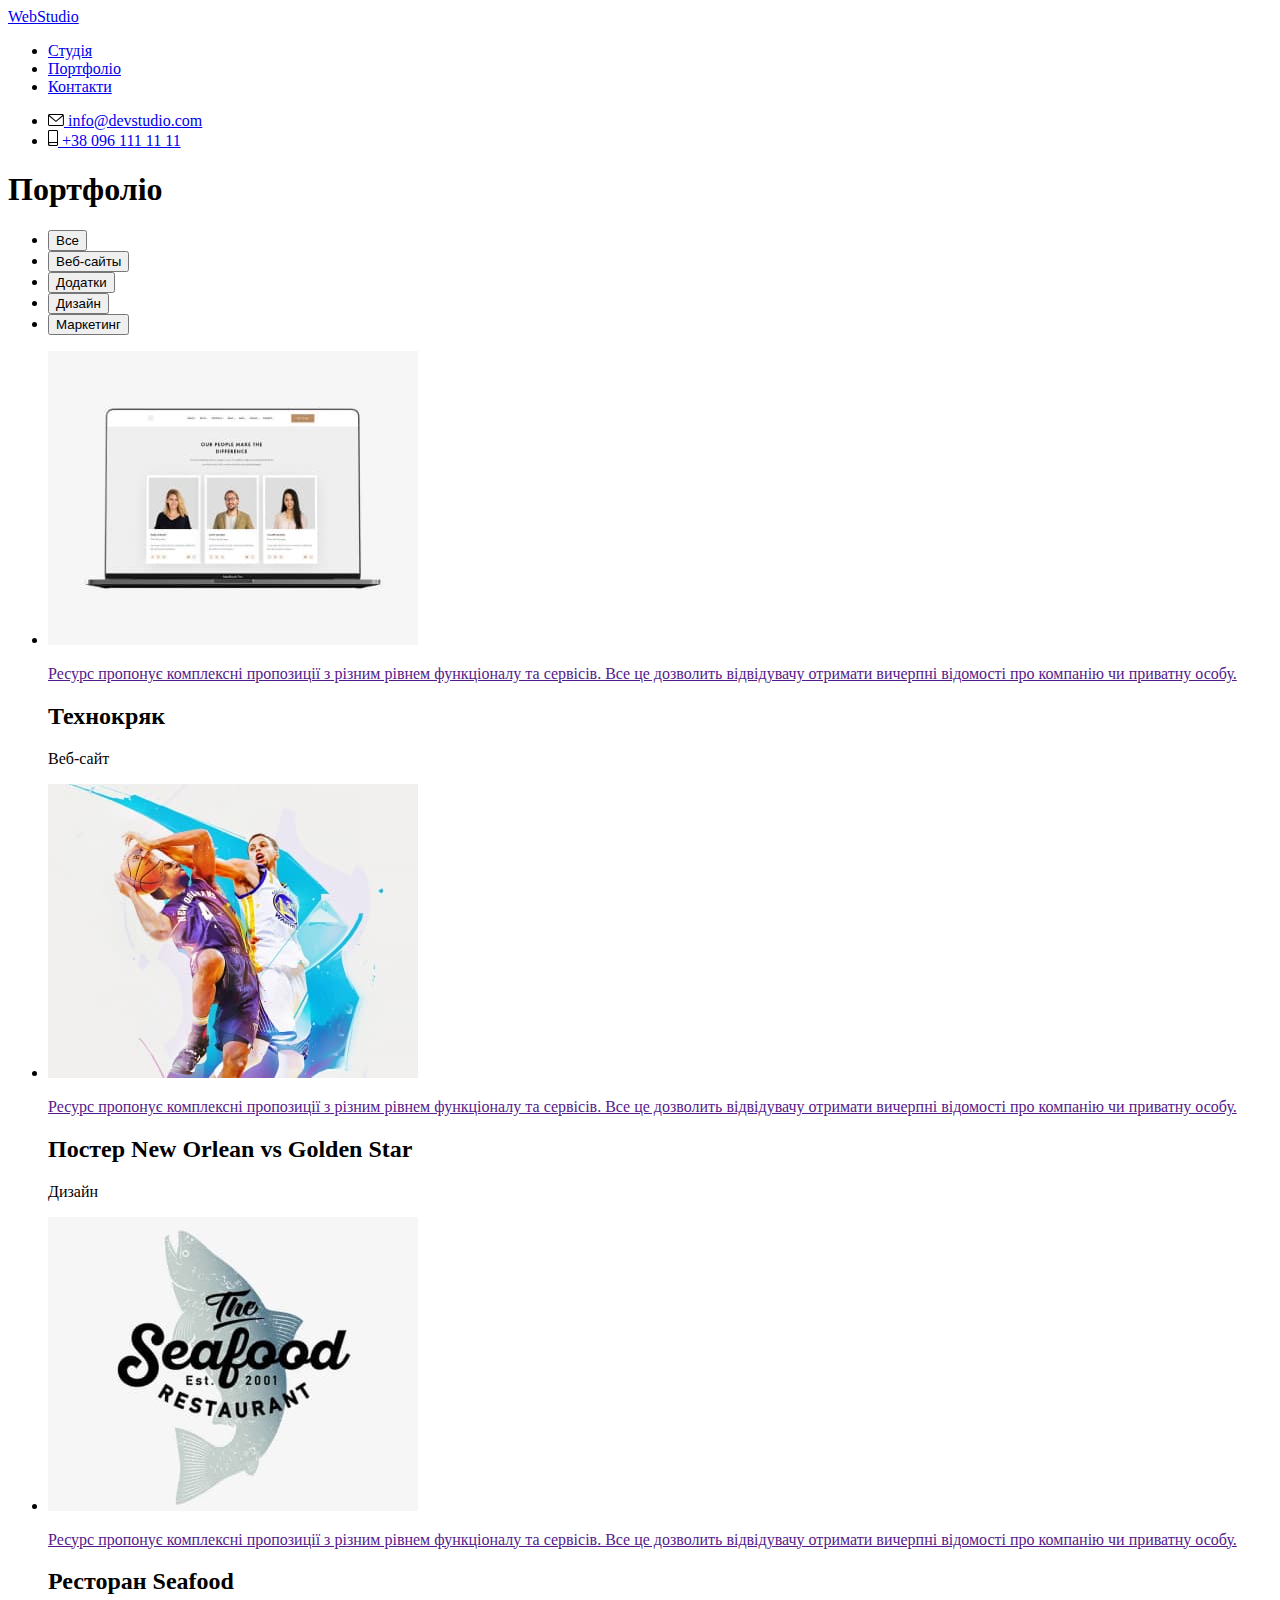
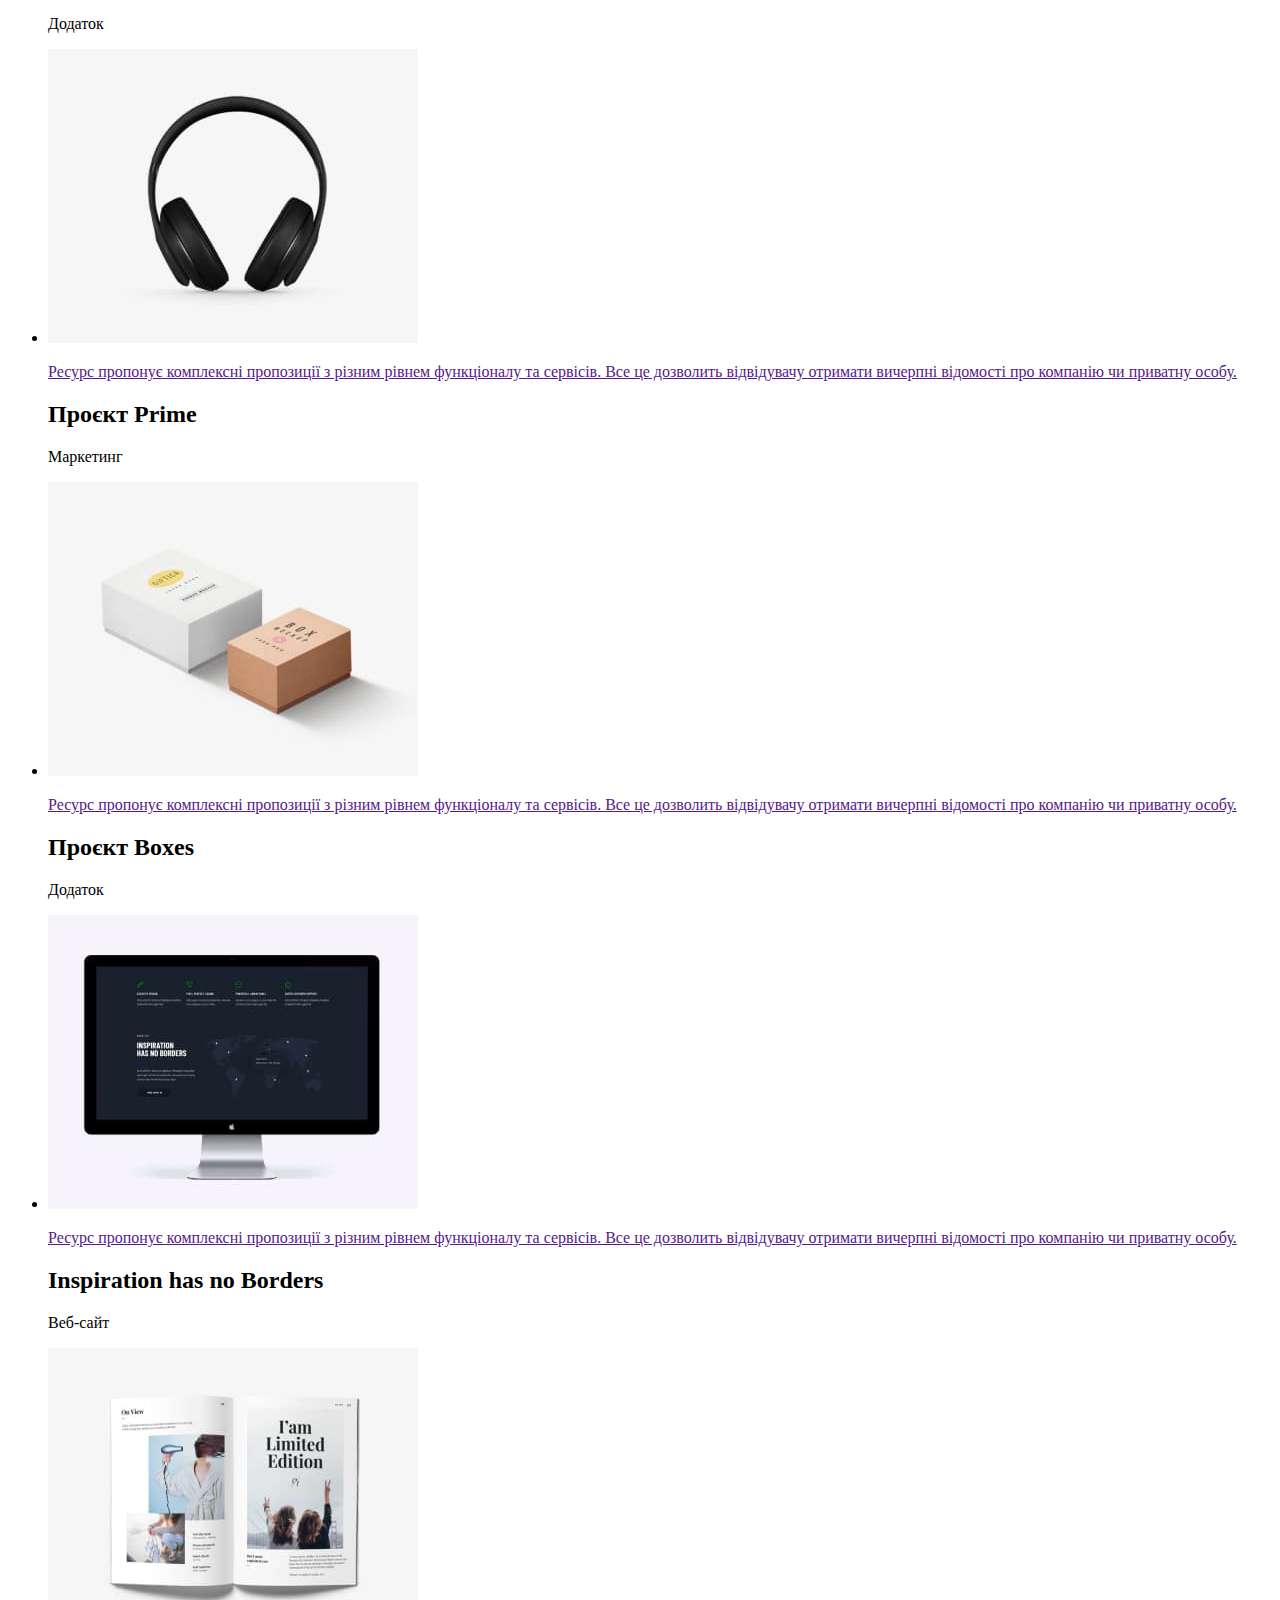
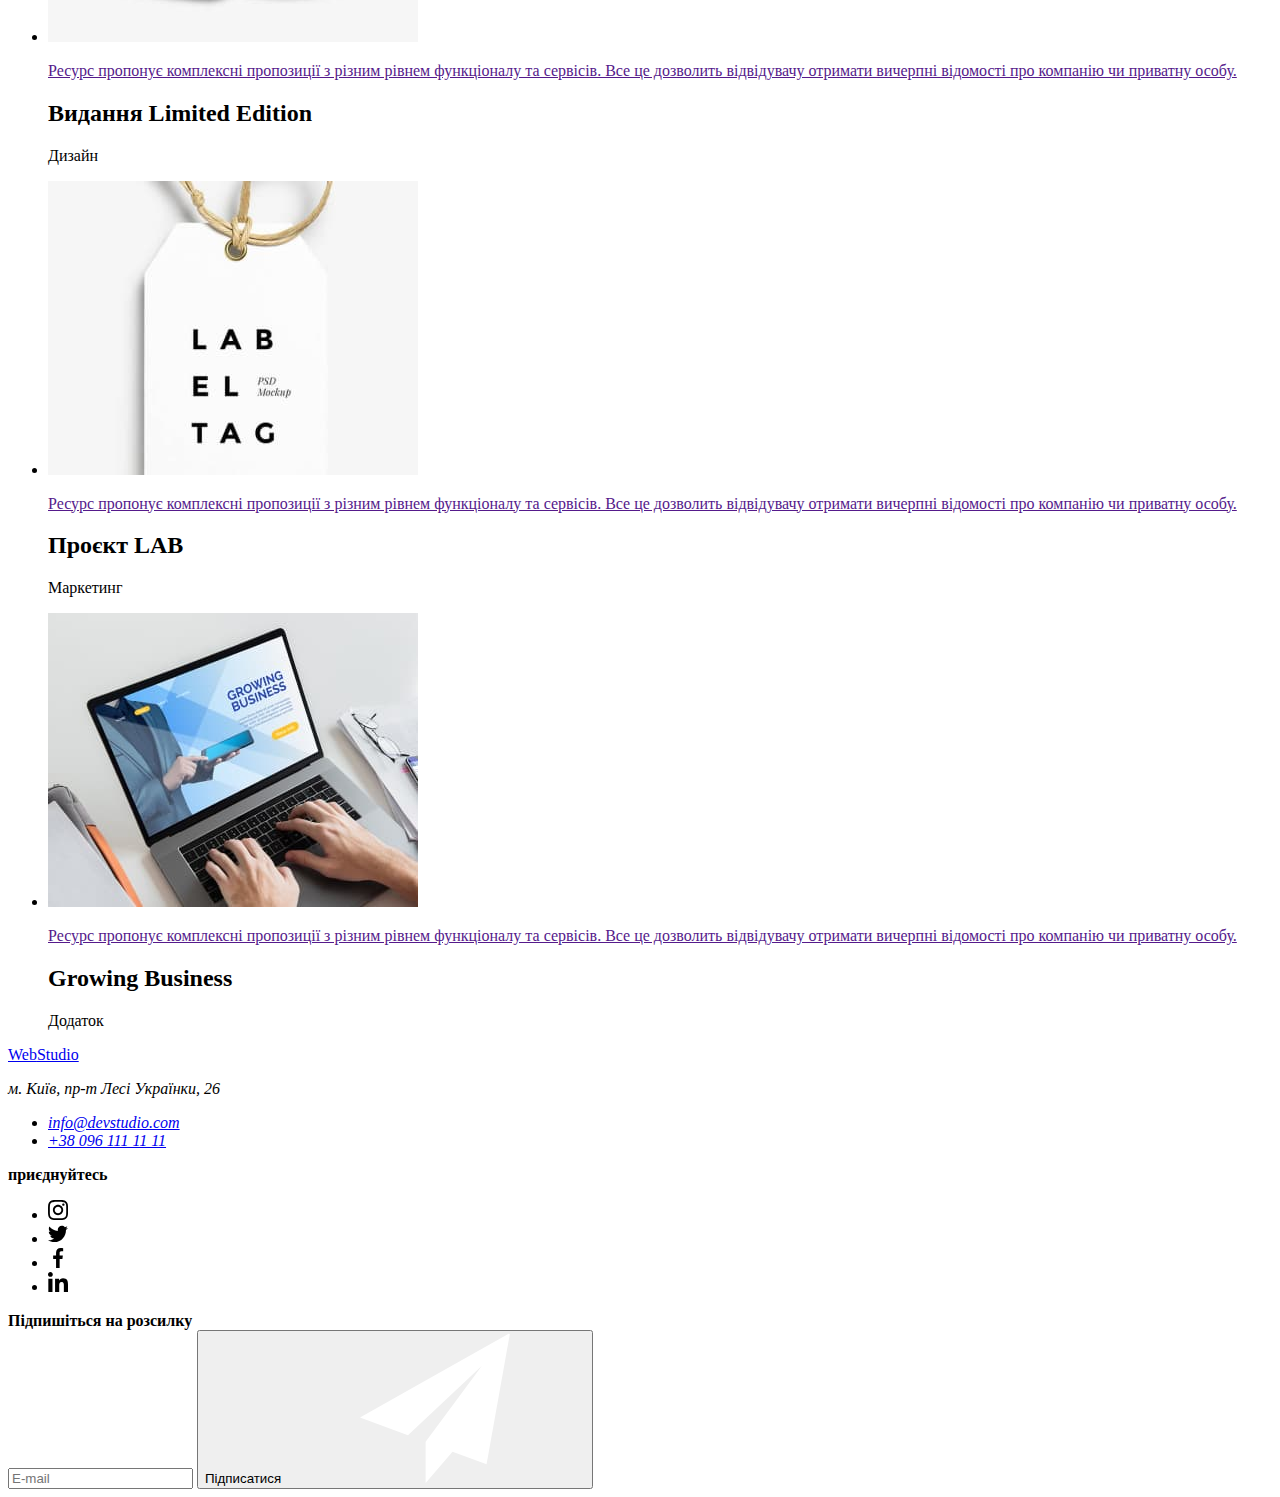
==== portfolio.html @ 5d49fe6c "Подключены стили main.scss" ====
<!DOCTYPE html>
<html lang="uk">
  <head>
    <meta charset="UTF-8" />
    <meta http-equiv="X-UA-Compatible" content="IE=edge" />
    <meta name="viewport" content="width=device-width, initial-scale=1.0" />
    <title lang="uk">Портфоліо</title>
    <link
      href="https://fonts.googleapis.com/css2?family=Raleway:wght@700&family=Roboto:wght@400;500;700;900&display=swap"
      rel="stylesheet"
    />
    <link
      rel="stylesheet"
      href="https://cdnjs.cloudflare.com/ajax/libs/modern-normalize/1.1.0/modern-normalize.min.css"
      integrity="sha512-wpPYUAdjBVSE4KJnH1VR1HeZfpl1ub8YT/NKx4PuQ5NmX2tKuGu6U/JRp5y+Y8XG2tV+wKQpNHVUX03MfMFn9Q=="
      crossorigin="anonymous"
      referrerpolicy="no-referrer"
    />
    <link rel="stylesheet" href="./scss/main.scss" />
  </head>
  <body>
    <header class="header">
      <div class="header__wrap">
        <nav class="nav">
          <a href="./index.html" class="logo"><span class="logo__accent">Web</span>Studio</a>
          <ul class="nav__list">
            <li class="nav__item"><a class="nav__link" href="./index.html">Студія</a></li>
            <li class="nav__item"><a class="nav__link nav__link--current" href="./portfolio.html">Портфоліо</a></li>
            <li class="nav__item"><a class="nav__link" href="#Contacts">Контакти</a></li>
          </ul>
        </nav>
        <ul class="site-cont">
          <li class="site-cont__item">
            <a class="site-cont__link" href="mailto:info@devstudio.com">
              <svg class="site-cont__icon" width="16" height="12">
                <use href="./images/icons.svg/sprite.svg#icon-mail"></use>
              </svg>
              info@devstudio.com
            </a>
          </li>
          <li class="site-cont__item">
            <a class="site-cont__link" href="tel:+380961111111">
              <svg class="site-cont__icon" width="10" height="16">
                <use href="./images/icons.svg/sprite.svg#icon-phone"></use>
              </svg>
              +38 096 111 11 11
            </a>
          </li>
        </ul>
      </div>
    </header>
    <main>
      <section class="portfolio section">
        <h1 class="visually-hidden" aria-hidden="true" tabindex="-1">Портфоліо</h1>
        <nav class="nav">
          <ul class="filter">
            <li class="filter__item"><button class="filter__button" type="button">Все</button></li>
            <li class="filter__item"><button class="filter__button" type="button">Веб-сайты</button></li>
            <li class="filter__item"><button class="filter__button" type="button">Додатки</button></li>
            <li class="filter__item"><button class="filter__button" type="button">Дизайн</button></li>
            <li class="filter__item"><button class="filter__button" type="button">Маркетинг</button></li>
          </ul>
        </nav>
        <div class="container">
          <ul class="card-set">
            <li class="card-set__item">
              <a href="" class="card-set__link">
                <article class="card">
                  <div class="card__thumb">
                    <img class="card__img" src="./images/img5.jpg" width="370" height="294" alt="Веб-сайт" />
                    <div class="card__overlay">
                      <div class="card__absolute">
                        <p class="card__overlay-text">
                          Ресурс пропонує комплексні пропозиції з різним рівнем функціоналу та сервісів. Все це дозволить відвідувачу отримати вичерпні відомості про компанію чи приватну особу.
                        </p>
                      </div>
                    </div>
                  </div>
                </article>
              </a>
              <div class="product">
                <h2 class="product__heading">Технокряк</h2>
                <p class="product__text">Веб-сайт</p>
              </div>
            </li>
            <li class="card-set__item">
              <a href="" class="card-set__link">
                <article class="card">
                  <div class="card__thumb">
                    <img src="./images/img6.jpg" width="370" height="294" alt="Постер" />
                    
                    <div class="card__overlay">
                      <div class="card__absolute">
                        <p class="card__overlay-text">
                        Ресурс пропонує комплексні пропозиції з різним рівнем функціоналу та сервісів. Все це дозволить відвідувачу отримати вичерпні відомості про компанію чи приватну особу.
                        </p>
                      </div>
                    </div>
                </article>
              </a>
              <div class="product">
                <h2 class="product__heading">Постер New Orlean vs Golden Star</h2>
                <p class="product__text">Дизайн</p>
              </div>
            </li>
            <li class="card-set__item">
              <a href="" class="card-set__link">
                <article class="card">
                  <div class="card__thumb">
                    <img
                      src="./images/img7.jpg"
                      width="370"
                      height="294"
                      alt="Логотип ресторана Seafood"
                    />
                    <div class="card__overlay">
                      <div class="card__absolute">
                        <p class="card__overlay-text">
                        Ресурс пропонує комплексні пропозиції з різним рівнем функціоналу та сервісів. Все це дозволить відвідувачу отримати вичерпні відомості про компанію чи приватну особу.
                        </p>
                      </div>
                    </div>
                  </div>
                </article>
              </a>
              <div class="product">
                <h2 class="product__heading">Ресторан Seafood</h2>
                <p class="product__text">Додаток</p>
              </div>
            </li>
            <li class="card-set__item">
              <a href="" class="card-set__link">
                <article class="card">
                  <div class="card__thumb">
                    <img src="./images/img8.jpg" width="370" height="294" alt="Наушники" />
                    <div class="card__overlay">
                      <div class="card__absolute">
                        <p class="card__overlay-text">
                        Ресурс пропонує комплексні пропозиції з різним рівнем функціоналу та сервісів. Все це дозволить відвідувачу отримати вичерпні відомості про компанію чи приватну особу.
                        </p>
                      </div>
                    </div>
                </div>
              </article>
              </a>
              <div class="product">
                <h2 class="product__heading">Проєкт Prime</h2>
                <p class="product__text">Маркетинг</p>
              </div>
            </li>
            <li class="card-set__item">
              <a href="" class="card-set__link">
                <article class="card">
                    <div class="card__thumb">
                      <img src="./images/img9.jpg" width="370" height="294" alt="Упаковка боксы" />
                      <div class="card__overlay">
                       <div class="card__absolute">
                        <p class="card__overlay-text">
                            Ресурс пропонує комплексні пропозиції з різним рівнем функціоналу та сервісів. Все це дозволить відвідувачу отримати вичерпні відомості про компанію чи приватну особу.
                          </p>
                        </div>
                      </div>
                    </div>
                </article>
              </a>
              <div class="product">
                <h2 class="product__heading">Проєкт Boxes</h2>
                <p class="product__text">Додаток</p>
              </div>
            </li>
            <li class="card-set__item">
              <a href="" class="card-set__link">
                <article class="card">
                  <div class="card__thumb">
                    <img src="./images/img10.jpg" width="370" height="294" alt="Компьютер" />
                    <div class="card__overlay">
                      <div class="card__absolute">
                        <p class="card__overlay-text">
                         Ресурс пропонує комплексні пропозиції з різним рівнем функціоналу та сервісів. Все це дозволить відвідувачу отримати вичерпні відомості про компанію чи приватну особу.
                        </p>
                      </div>
                    </div>
                  </div>
                </article>
              </a>
              <div class="product">
                <h2 class="product__heading">Inspiration has no Borders</h2>
                <p class="product__text">Веб-сайт</p>
              </div>
            </li>
            <li class="card-set__item">
              <a href="" class="card-set__link">
                <article class="card">
                  <div class="card__thumb">
                    <img src="./images/img11.jpg" width="370" height="294" alt="Журнал" />
                    <div class="card__overlay">
                      <div class="card__absolute">
                        <p class="card__overlay-text">
                          Ресурс пропонує комплексні пропозиції з різним рівнем функціоналу та сервісів. Все це дозволить відвідувачу отримати вичерпні відомості про компанію чи приватну особу.
                      </div>
                    </div>
                  </div>
                </article>
              </a>
              <div class="product">
                <h2 class="product__heading">Видання Limited Edition</h2>
                <p class="product__text">Дизайн</p>
              </div>
            </li>
            <li class="card-set__item">
              <a href="" class="card-set__link">
                <article class="card">
                  <div class="card__thumb">
                    <img src="./images/img12.jpg" width="370" height="294" alt="Лейбл" />
                    <div class="card__overlay">
                      <div class="card__absolute">
                        <p class="card__overlay-text">
                          Ресурс пропонує комплексні пропозиції з різним рівнем функціоналу та сервісів. Все це дозволить відвідувачу отримати вичерпні відомості про компанію чи приватну особу.
                        </p>
                      </div>
                    </div>
                  </div>
                </article>
              </a>
              <div class="product">
                <h2 class="product__heading">Проєкт LAB</h2>
                <p class="product__text">Маркетинг</p>
              </div>
            </li>
            <li class="card-set__item">
              <a href="" class="card-set__link">
                <article class="card">
                  <div class="card__thumb">
                    <img src="./images/img13.jpg" width="370" height="294" alt="Ноутбук" />
                    <div class="card__overlay">
                      <div class="card__absolute">
                        <p class="card__overlay-text">
                          Ресурс пропонує комплексні пропозиції з різним рівнем функціоналу та сервісів. Все це дозволить відвідувачу отримати вичерпні відомості про компанію чи приватну особу.
                        </p>
                      </div>
                    </div>
                  </div>
                </article>
              </a>
              <div class="productt">
                <h2 class="product__heading">Growing Business</h2>
                <p class="product__text">Додаток</p>
              </div>
            </li>
          </ul>
        </div>
      </section>
    </main>

    <footer class="footer">
      <div class="footer__wrap">
        <div class="footer__cont">
          <a class="logo logo--footer" href="./index.html"><span class="logo__accent">Web</span>Studio</a>
          <address class="footer__address">
            <p class="footer__text">м. Київ, пр-т Лесі Українки, 26</p>
            <ul class="footer__list">
              <li class="footer__item">
                <a class="footer__link" href="mailto:info@devstudio.com">info@devstudio.com</a>
              </li>
              <li class="footer__item">
                <a class="footer__link" href="tel:+380961111111">+38 096 111 11 11</a>
              </li>
            </ul>
          </address>
        </div>
        <div class="cta">
          <strong class="cta__title">приєднуйтесь</strong>
          <ul class="person">
            <li class="person__item">
              <a class="person__link person__link--footer" href="#">
                <svg width="20" height="20" aria-label="Перейти в Instagram">
                  <use href="./images/icons.svg/sprite.svg#icon-instagram2"></use>
                </svg>
              </a>
            </li>
            <li class="person__item">
              <a class="person__link person__link--footer" href="#">
                <svg width="20" height="20" aria-label="Перейти в Twitter">
                  <use href="./images/icons.svg/sprite.svg#icon-twitter1"></use>
                </svg>
              </a>
            </li>
            <li class="person__item">
              <a class="person__link person__link--footer" href="#">
                <svg width="20" height="20" aria-label="Перейти в Facebook">
                  <use href="./images/icons.svg/sprite.svg#icon-facebook3"></use>
                </svg>
              </a>
            </li>
            <li class="person__item">
              <a class="person__link person__link--footer" href="#">
                <svg width="20" height="20" aria-label="Перейти в Linkedin">
                  <use href="./images/icons.svg/sprite.svg#icon-linkedin1"></use>
                </svg>
              </a>
            </li>
          </ul>
        </div>
        <div class="subscribe">
          <strong class="subscribe__title cta__title">Підпишіться на розсилку</strong>
          <form class="footer-form">
            <label for="mail">
              <input
                class="subscribe__input subscribe__input--focus"
                type="email"
                name="mail"
                id="mail"
                placeholder="E-mail"
                required
              />
            </label>
            <button class="footer-btn" type="submit">
              Підписатися
              <svg class="footer-btn__icon">
                <use href="./images/icons.svg/sprite2.svg#icon-icon-send"></use>
              </svg>
            </button>
          </form>
        </div>
      </div>
    </footer>
    <script src="./js/modal.js"></script>
  </body>
</html>
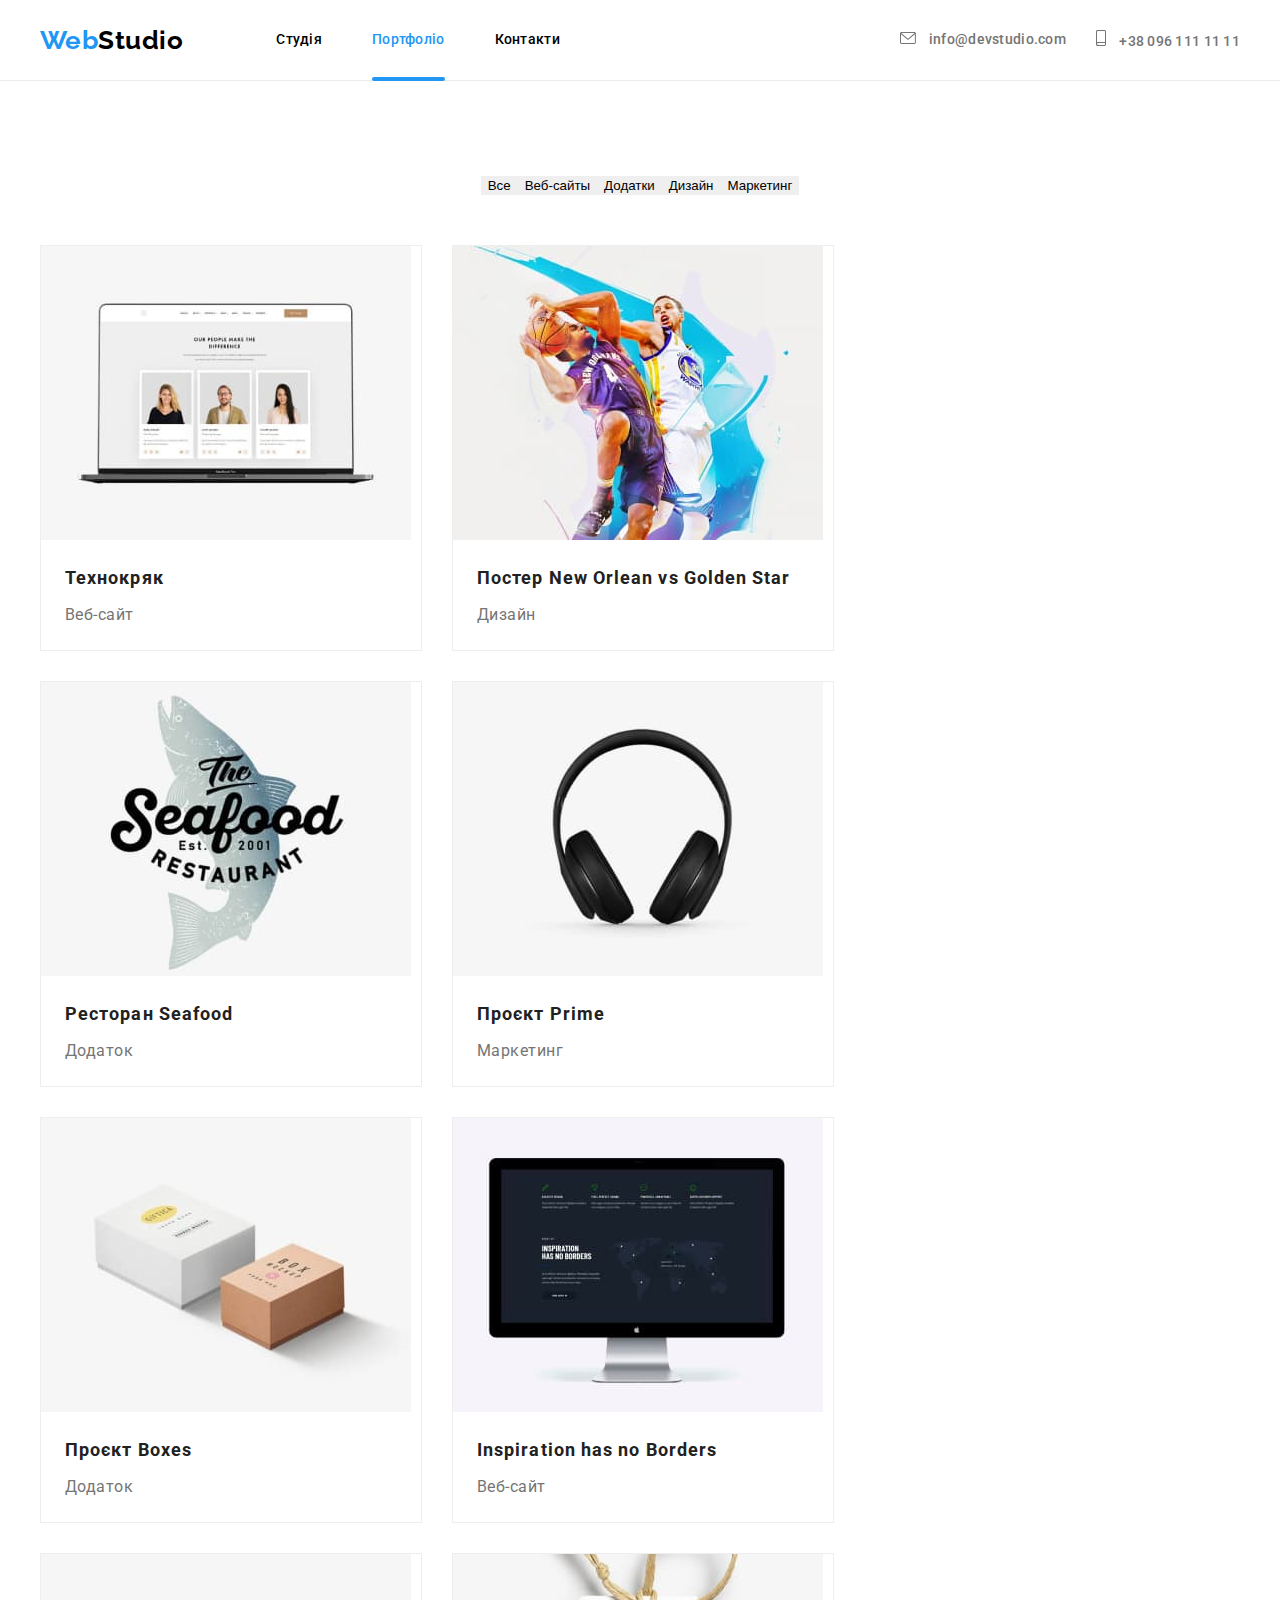
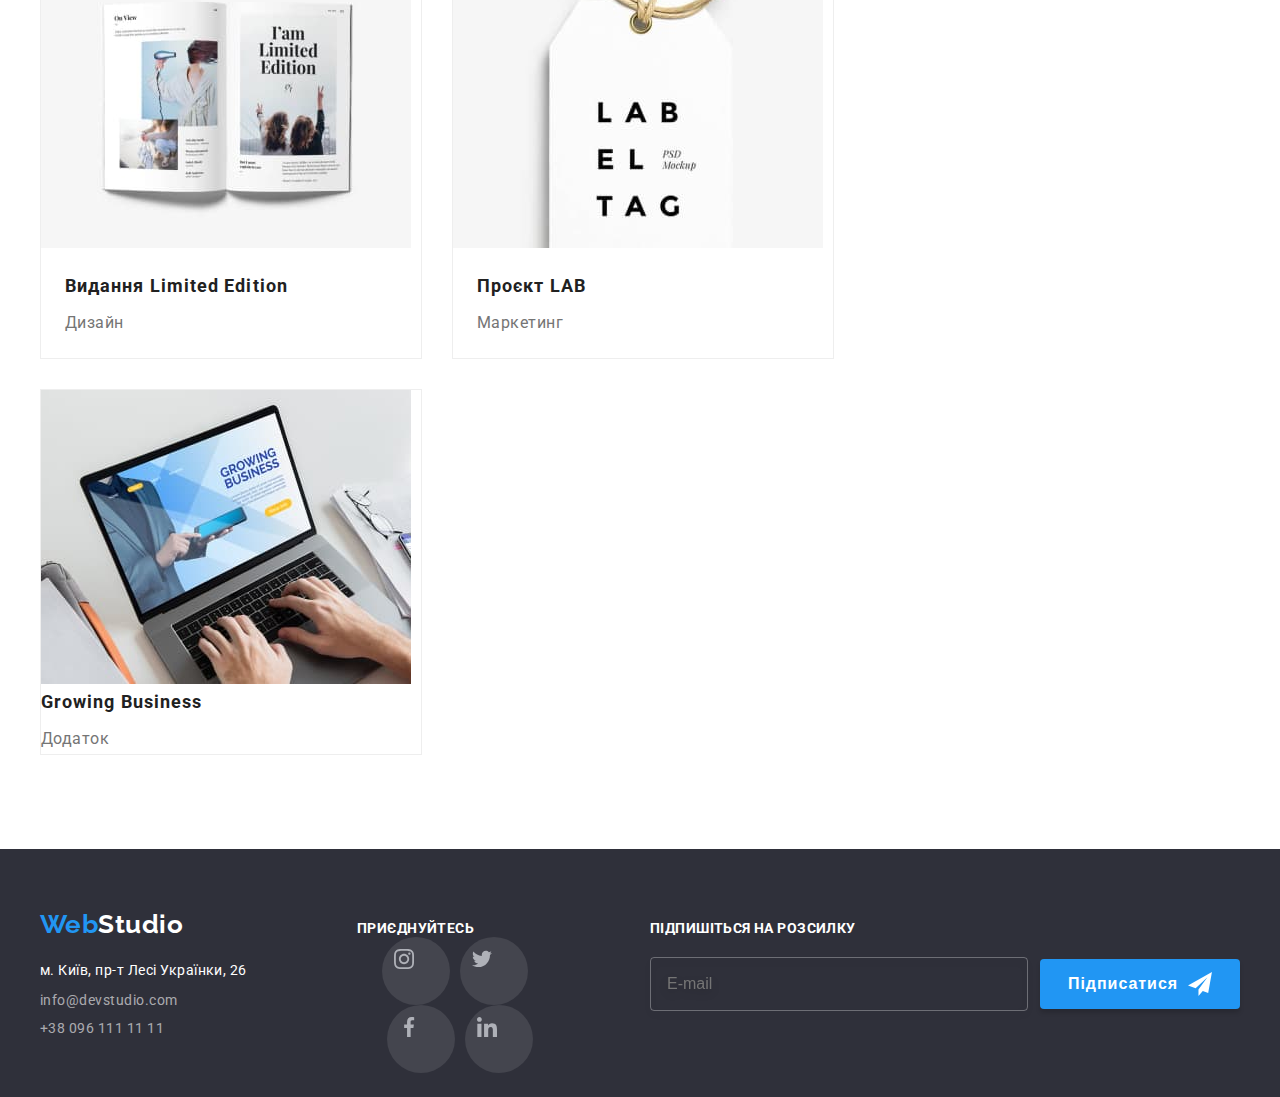
==== commit 50242b83: "Виконано рефакторинг CSS-коду проекту, використовуючи препроцесор SASS." ====
--- a/portfolio.html
+++ b/portfolio.html
@@ -16,7 +16,7 @@
       crossorigin="anonymous"
       referrerpolicy="no-referrer"
     />
-    <link rel="stylesheet" href="./scss/main.scss" />
+    <link rel="stylesheet" href="./css/main.min.css"/>
   </head>
   <body>
     <header class="header">
--- a/css/main.min.css
+++ b/css/main.min.css
@@ -0,0 +1 @@
+:root{--primary-text-color: #757575;--title-text-color: #212121;--accent-text-color: #2196f3;--icon-cont-color: rgba(117, 117, 117, 1);--primary-bg-color: #ffffff;--primary-hero-color: #c4c4c4;--hero-bg-color: #2f303a;--team-bg-color: #f5f4fa;--btn-bg-color: #f5f4fa;--footer-link-color: rgba(255, 255, 255, 0.6);--btn-hover-color: #188ce8;--text-logo-color: rgba(0, 0, 0, 1);--text-shadow-color: 0px 4px 4px rgba(0, 0, 0, 0.25);--social-icon-color: #afb1b8;--cubic-bezier: cubic-bezier(0.4, 0, 0.2, 1);--card-set-gap: 30px;--border-cont-icon: rgba(0, 0, 0, 1);--border-header-color: #ececec}body{background-color:var(--primary-bg-color);font-family:Roboto,sans-serif;font-size:16px;letter-spacing:.03em;margin:0}ul{padding:0;margin:0;list-style:none;letter-spacing:inherit}p,h1,h2,h3,h4,h5,h6,p{margin:0}img{display:block;max-width:100%;height:auto}button{cursor:pointer;border:1px solid rgba(0,0,0,0)}a{text-decoration:none;color:inherit}.current{color:var(--accent-text-color)}.visually-hidden{position:absolute;white-space:nowrap;width:1px;height:1px;overflow:hidden;border:0;padding:0;clip:rect(0 0 0 0);-webkit-clip-path:inset(50%);clip-path:inset(50%);margin:-1px}.container{max-width:1200px;width:100%;padding:0px 15px;margin:0 auto}.section{padding-top:94px;padding-bottom:94px}.section__title{font-weight:700;font-size:36px;line-height:1.16;text-align:center;letter-spacing:.03em;margin-top:0;margin-bottom:50px;color:var(--title-text-color)}.header{border-bottom:1px solid var(--border-header-color)}.header__wrap{display:flex;align-items:center;margin:0 auto;max-width:1200px;width:100%;padding:0px 15px}.logo{display:block;max-width:145px;width:100%;font-family:"Raleway";font-weight:700;font-size:26px;line-height:1.19;color:var(--text-logo-color);text-decoration:none}.logo__accent{color:var(--accent-text-color)}.nav,.nav-filter{display:flex;align-items:center;justify-content:center}.nav__list{display:flex;align-items:center;margin-left:93px}.nav__item{position:relative}.nav__item:not(:last-child){margin-right:50px}.nav__link,.site-cont__link{font-weight:500;font-size:14px;line-height:1.14;letter-spacing:.02em;text-decoration:none;transition:color 250ms var(--cubic-bezier)}.nav__link{display:inline-block;padding-top:32px;padding-bottom:32px}.nav__link:hover,.nav__link:focus{color:var(--accent-text-color);transition:color 250ms var(--cubic-bezier)}.nav__link--current{color:var(--accent-text-color)}.nav__link--current::after{position:absolute;left:0;bottom:-1px;display:block;content:"";width:100%;height:4px;background-color:var(--accent-text-color);border-radius:2px}.site-cont{display:flex;align-items:center;justify-content:center;margin-left:auto}.site-cont__item{margin-left:30px}.site-cont__item:first-child{margin-left:0px}.site-cont__link{display:inline-block;padding-top:16px;padding-bottom:16px;color:var(--primary-text-color)}.site-cont__icon{display:inline-block;fill:currentColor;border:var(--border-cont-icon);margin-right:10px;transition:fill 250ms var(--cubic-bezier)}.site-cont__link:hover,.site-cont__link:focus,.site-cont__link:active{color:var(--accent-text-color);transition:color 250ms var(--cubic-bezier)}.hero{display:block;width:100%;padding:200px 15px;background-color:var(--primary-hero-color);background-image:linear-gradient(to right, rgba(47, 48, 58, 0.4), rgba(47, 48, 58, 0.4)),url(../images/Img14.jpg);background-repeat:no-repeat;background-position:center;background-size:cover;box-shadow:var(--text-shadow-color);text-align:center}.hero__title{max-width:696px;margin:0 auto 50px;color:var(--primary-bg-color);font-weight:900;font-size:44px;line-height:1.36;letter-spacing:.06em;text-align:center;text-transform:uppercase}.hero__btn{display:inline-block;min-width:216px;min-height:50px;padding:10px 32px;border:1px solid rgba(0,0,0,0);border-radius:4px;color:var(--primary-bg-color);background-color:var(--accent-text-color);font-family:inherit;font-weight:700;line-height:1.88;letter-spacing:.06em;align-items:center;text-align:center;cursor:pointer;transition:background-color 250ms var(--cubic-bezier)}.hero__btn:hover,.hero__btn:focus{background-color:var(--btn-hover-color)}.feature__cardset,.team__list{display:flex;flex-wrap:wrap}.feature__card,.team__item{width:calc((100% - 90px)/4);margin-right:30px;align-items:center}.feature__card:nth-child(4n),.team__item:nth-child(4n){margin-right:0}.feature__wrapper{display:flex;align-items:center;justify-content:center;width:270px;height:120px;background:var(--btn-bg-color);background-position:center;border-radius:4px;margin-bottom:30px}.feature__icon{width:70px;height:70px}.feature__title{margin-top:0;margin-bottom:10px;color:var(--title-text-color);font-weight:700;font-size:14px;line-height:1.14;text-transform:uppercase}.feature__text{margin-top:0;margin-bottom:0;color:var(--primary-text-color);font-size:14px;font-weight:400;line-height:1.71;letter-spacing:.03em}.work{padding-top:0;padding-bottom:94px}.work__title{margin-bottom:50px;font-weight:700;font-size:36px;line-height:1.16;text-align:center;color:var(--title-text-color)}.shadow{text-shadow:var(--text-shadow-color)}.work__setbox{display:flex;flex-wrap:wrap}.work__box{position:relative;width:calc((100% - 60px)/3);margin-right:30px;align-items:center;box-shadow:var(--text-shadow-color)}.work__box:nth-child(3n){margin-right:0}.work__text{position:absolute;display:block;width:100%;padding:27px 82px;margin:0;bottom:0;font-weight:700;font-size:14px;line-height:1.14;color:var(--primary-bg-color);background-color:rgba(47,48,58,.8);text-transform:uppercase;text-align:center}.team{background-color:var(--team-bg-color)}.team__list{display:flex;flex-wrap:wrap}.team__item{background-color:var(--primary-bg-color);box-shadow:0px 1px 3px rgba(0,0,0,.12),0px 1px 1px rgba(0,0,0,.14),0px 2px 1px rgba(0,0,0,.2);border-radius:0px 0px 4px 4px}.team__card-text{text-align:center;padding:30px 0}.team__subtitle{margin-bottom:10px;color:var(--title-text-color);font-weight:500;line-height:1.19;text-align:center}.team__text{color:var(--primary-text-color);font-weight:400;line-height:1.19;text-align:center;margin-bottom:16px}.person{display:flex;flex-wrap:wrap;justify-content:center;max-width:206px;max-height:44px;margin-left:auto;margin-right:auto}.person__item:not(:last-child){margin-right:10px}.person__link{display:block;width:44px;height:44px;border-radius:50%;border:inherit;padding:12px;color:var(--social-icon-color);fill:var(--social-icon-color);background:rgba(255,255,255,.1);transition-property:fill background-color;transition-duration:250ms;transition-timing-function:var(--cubic-bezier)}.person__icon{width:20px;height:20px;fill:currentColor}.person__link:hover,.person__link:focus{color:var(--primary-bg-color);background-color:var(--accent-text-color)}.company__list{display:flex;justify-content:space-between}.company__item{display:flex;align-items:center;justify-content:center;margin-left:30px}.company__item:nth-child(1){margin-left:0px}.company__link{display:flex;align-items:center;justify-content:center;width:170px;height:92px;fill:var(--social-icon-color);border:1px solid var(--social-icon-color);border-radius:4px;transition-property:fill border;transition-duration:250ms;transition-timing-function:var(--cubic-bezier)}.company__link:hover,.company__link:focus{fill:var(--accent-text-color);border:1px solid var(--accent-text-color);color:var(--accent-text-color)}.footer{background-color:var(--hero-bg-color);padding-top:60px;padding-bottom:60px}.footer__wrap{display:flex;align-items:baseline;margin:0 auto;max-width:1200px;width:100%;padding:0px 15px}.footer__cont{margin-right:86px}.logo--footer,.footer__text{color:var(--primary-bg-color)}.footer__logo{max-width:145px;width:100%}.footer__address{width:231px}.footer__text{margin-top:20px;line-height:1.5}.footer__item{margin-top:9px}.footer__text,.footer__link{font-style:normal;font-size:14px}.footer__link{color:rgba(255,255,255,.6)}.footer__list{margin:0 auto;padding-left:0}.cta{margin-right:auto}.cta__title{width:100%;font-weight:700;font-size:14px;line-height:1.14;letter-spacing:.03em;text-transform:uppercase;color:var(--primary-bg-color)}.person__item--footer{margin-top:20px}.person__link--footer{background:rgba(255,255,255,.1)}.person__link--footer:hover,.person__link--footer:focus{background-color:var(--accent-text-color);fill:var(--primary-bg-color);cursor:pointer}.subscribe{margin-left:auto}.footer-form{display:flex;align-items:center}.subscribe__input{display:flex;align-items:center;width:358px;height:50px;font-weight:400;font-size:16px;line-height:1.25;color:rgba(255,255,255,.6);background-color:rgba(0,0,0,0);border:1px solid rgba(255,255,255,.3);filter:drop-shadow(0px 4px 4px rgba(0, 0, 0, 0.15));border-radius:4px;margin-top:20px;padding-left:16px}.subscribe__input--focus{border:1px solid rgba(255,255,255,.3);outline:none}.footer-btn{display:flex;justify-content:center;align-items:center;font-weight:700;font-size:16px;line-height:1.88;letter-spacing:.06em;width:200px;height:50px;margin-left:12px;margin-top:20px;box-shadow:0px 4px 4px rgba(0,0,0,.15);border:none;border-radius:4px;background-color:var(--accent-text-color);color:var(--primary-bg-color);padding:10px 28px;transition-property:color background-color box-shadow;transition-duration:250ms;transition-timing-function:var(--cubic-bezier)}.footer-btn:hover,.footer-btn:focus{background:var(--btn-hover-color);cursor:pointer}.footer-btn__icon{display:inline-block;width:24px;height:24px;margin-left:10px;fill:var(--primary-bg-color)}.portfolio{background-color:var(--primary-bg-color)}.nav-filter{display:flex;justify-content:center}.filter{display:flex;justify-content:center;width:100%;margin:0;padding:0;margin-bottom:50px}.filter>.item{margin-right:8px}.filter>.item:nth-child(5n){margin-right:0}.filter .button:hover,.filter .button:focus{color:var(--primary-bg-color);background-color:var(--accent-text-color);box-shadow:0px 4px 4px 0px rgba(0,0,0,.25)}.button{display:inline-block;padding:6px 22px;background-color:var(--btn-bg-color);color:var(--title-text-color);border:1px solid #eee;border-radius:4px;font-family:Roboto,sans-serif;font-style:inherit;font-size:16px;font-weight:500;line-height:1.62;text-align:center;cursor:pointer;transition:background-color 250ms cubic-bezier(0.4, 0, 0.2, 1),color 250ms cubic-bezier(0.4, 0, 0.2, 1),box-shadow 250ms cubic-bezier(0.4, 0, 0.2, 1)}.card-set{padding:0;margin:0;list-style:none;display:flex;flex-wrap:wrap;margin-left:calc(-1*var(--card-set-gap));margin-top:calc(-1*var(--card-set-gap))}.card-set .card-set__item{flex-basis:calc(33.3333333333% - var(--card-set-gap));border:1px solid #eee;background:#fff;transition:box-shadow 250ms cubic-bezier(0.4, 0, 0.2, 1);margin-left:var(--card-set-gap);margin-top:var(--card-set-gap)}.card-set__item{max-height:404px;border:1px solid #eee;background:#fff;transition:box-shadow 250ms cubic-bezier(0.4, 0, 0.2, 1)}.card-set__item:hover,.card-set__item:focus{box-shadow:0px 1px 1px rgba(0,0,0,.12),0px 4px 4px rgba(0,0,0,.06),1px 4px 6px rgba(0,0,0,.16)}.card__thumb{position:relative;overflow:hidden}.card__overlay{position:absolute;top:0;left:0;transform:translateY(100%);opacity:0;width:100%;height:100%;background-color:rgba(33,150,243,.9);transition:transform 250ms cubic-bezier(0.4, 0, 0.2, 1),opacity 250ms cubic-bezier(0.4, 0, 0.2, 1)}.card__absolute{position:absolute;display:flex;top:50%;left:50%;transform:translate(-50%, -50%)}.card__overlay-text{position:absolute;min-width:322px;min-height:168px;top:50%;left:50%;transform:translate(-50%, -50%);font-family:Roboto;font-weight:400;font-size:18px;line-height:1.56;color:var(--primary-bg-color)}.card-set__item:hover .card__overlay{opacity:1;transform:translateY(0)}.product{max-width:100%;padding:20px 24px}.product__heading{color:var(--title-text-color);font-weight:700;font-size:18px;line-height:2;letter-spacing:.06em}.product__text{margin-top:4px;color:var(--primary-text-color);line-height:1.88}.bacdrop{position:fixed;top:0;left:0;width:100%;height:100%;background-color:rgba(0,0,0,.2);opacity:1;transition:opacity 250ms cubic-bezier(0.4, 0, 0.2, 1)}.bacdrop.is-hidden{opacity:0;pointer-events:none}.backdrop.is-hidden .modal{transform:translate(-50%, -50%) scale(1.1)}.modal{position:absolute;top:50%;left:50%;transform:translate(-50%, -50%);min-height:581px;min-width:528px;border-radius:4px;background-color:var(--primary-bg-color);transform:translate(-50%, -50%) scale(1);transition:transform 250ms cubic-bezier(0.4, 0, 0.2, 1);padding:40px}.close-btn{position:absolute;top:8px;right:8px;transform:translate(-8%, -8%);display:flex;justify-content:center;align-items:center;width:30px;height:30px;border-radius:50%;border:1px solid rgba(0,0,0,.1);color:var(--text-logo-color);background-color:inherit;cursor:pointer;padding:0;margin:0;transition:color 250ms cubic-bezier(0.4, 0, 0.2, 1)}.close-btn:hover,.close-btn:focus{fill:var(--accent-text-color);color:var(--accent-text-color)}.close-icon{display:flex;width:18px;height:18px;fill:currentColor}.form{display:flex;flex-direction:column;align-items:center;width:448px;text-align:left;padding:0}.form-title{font-weight:700;font-size:20px;line-height:1.15;text-align:center;letter-spacing:.03em;color:var(--title-text-color);margin-bottom:12px}.role-group{width:100%;margin-bottom:20px;font-size:16px;line-height:1.125}.form-label{display:block;font-weight:400;font-size:12px;line-height:1.17;letter-spacing:.01em;color:var(--primary-text-color);margin-bottom:4px;padding:0}.form-field{position:relative;width:100%;margin-bottom:10px}.form-input{width:100%;min-height:40px;padding-left:42px;border:1px solid rgba(33,33,33,.2);border-radius:4px;color:var(--primary-text-color);outline:none;transition:border 250ms cubic-bezier(0.4, 0, 0.2, 1)}.form-input:focus-within,.form-input:hover,.form-input:focus{cursor:pointer;border:1px solid var(--accent-text-color)}.icon-input{position:absolute;align-items:center;left:12px;top:50%;transform:translateY(-50%);width:18px;height:18px;fill:currentColor;transition:fill 250ms cubic-bezier(0.4, 0, 0.2, 1)}.form-field:focus-within>.icon-input,.form-field:hover>.icon-input,.form-field:focus>.icon-input{cursor:pointer;fill:var(--accent-text-color)}.form-comment{display:block;resize:none;width:100%;min-height:120px;margin:0;padding:12px 16px;border:1px solid rgba(33,33,33,.2);border-radius:4px;color:rgba(117,117,117,.5);outline:none;transition:border 250ms cubic-bezier(0.4, 0, 0.2, 1)}.form-comment:focus-within,.form-comment:hover,.form-comment:focus{cursor:pointer;border:1px solid var(--accent-text-color)}.form-comment::-moz-placeholder{color:rgba(117,117,117,.5);font-weight:400;font-size:14px;line-height:1.14;letter-spacing:.01em}.form-comment:-ms-input-placeholder{color:rgba(117,117,117,.5);font-weight:400;font-size:14px;line-height:1.14;letter-spacing:.01em}.form-comment::placeholder{color:rgba(117,117,117,.5);font-weight:400;font-size:14px;line-height:1.14;letter-spacing:.01em}.form-agreement{position:relative;display:flex;align-items:center;padding-left:24px;margin-bottom:30px;font-weight:400;font-size:14px;line-height:1.71;letter-spacing:.03em;color:var(--primary-text-color)}.form-agreement a{color:var(--accent-text-color)}.icon-input-check{position:absolute;left:0;top:50%;transform:translateY(-50%);width:16px;height:15px;opacity:1;transition:opacity 250ms cubic-bezier(0.4, 0, 0.2, 1);outline:none}.checkbox:checked~.icon-input-check{opacity:0}.icon-input-checked{position:absolute;left:0;top:50%;transform:translateY(-50%);width:16px;height:15px;opacity:0;fill:var(--accent-text-color);transition:opacity 250ms cubic-bezier(0.4, 0, 0.2, 1)}.checkbox:checked~.icon-input-checked{opacity:1}.form-btn{display:flex;align-items:center;justify-content:center;width:200px;height:50px;padding:0;font-weight:700;font-size:16px;line-height:1.88;letter-spacing:.06em;text-align:center;background:var(--accent-text-color);box-shadow:0px 4px 4px rgba(0,0,0,.15);color:var(--primary-bg-color);border-radius:4px;border:none}.form-btn:hover,.form-btn:focus{background:var(--btn-hover-color);transition:background-color 250ms cubic-bezier(0.4, 0, 0.2, 1),color 250ms cubic-bezier(0.4, 0, 0.2, 1),box-shadow 250ms cubic-bezier(0.4, 0, 0.2, 1)}/*# sourceMappingURL=main.min.css.map */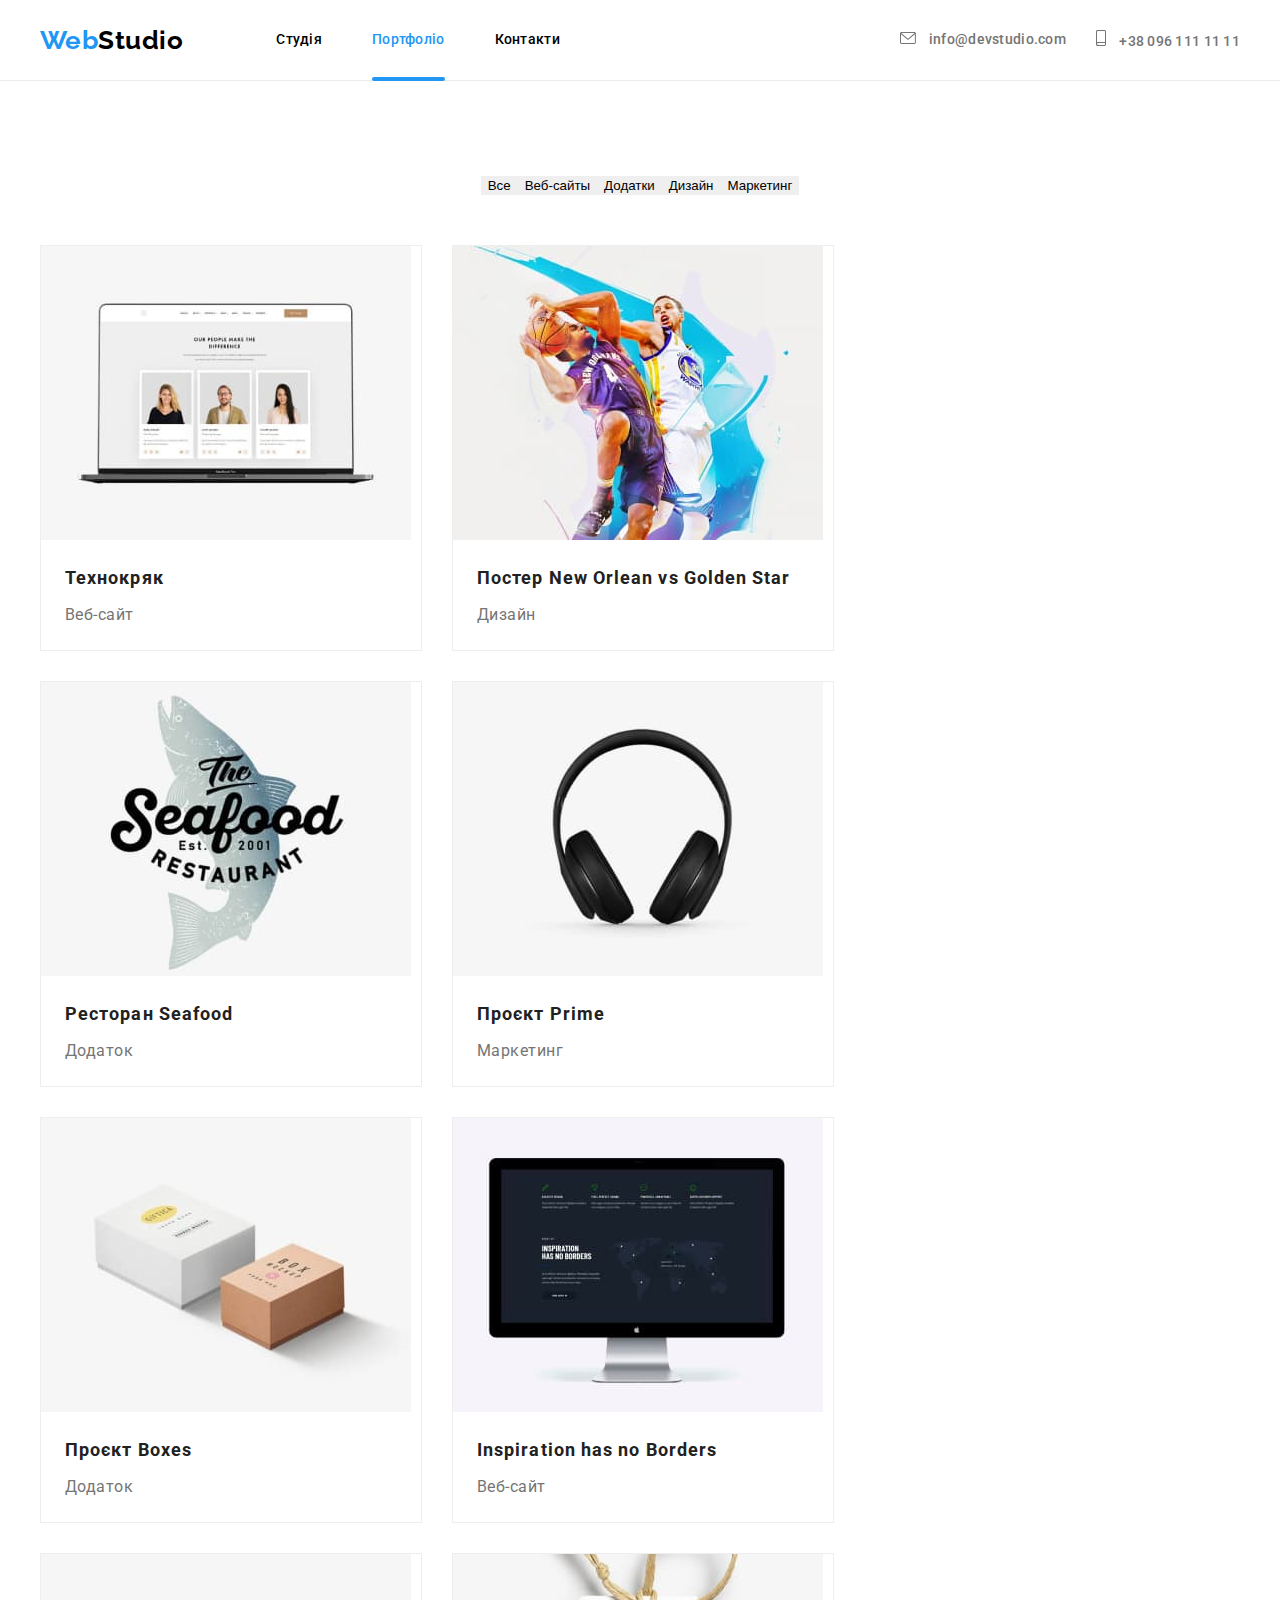
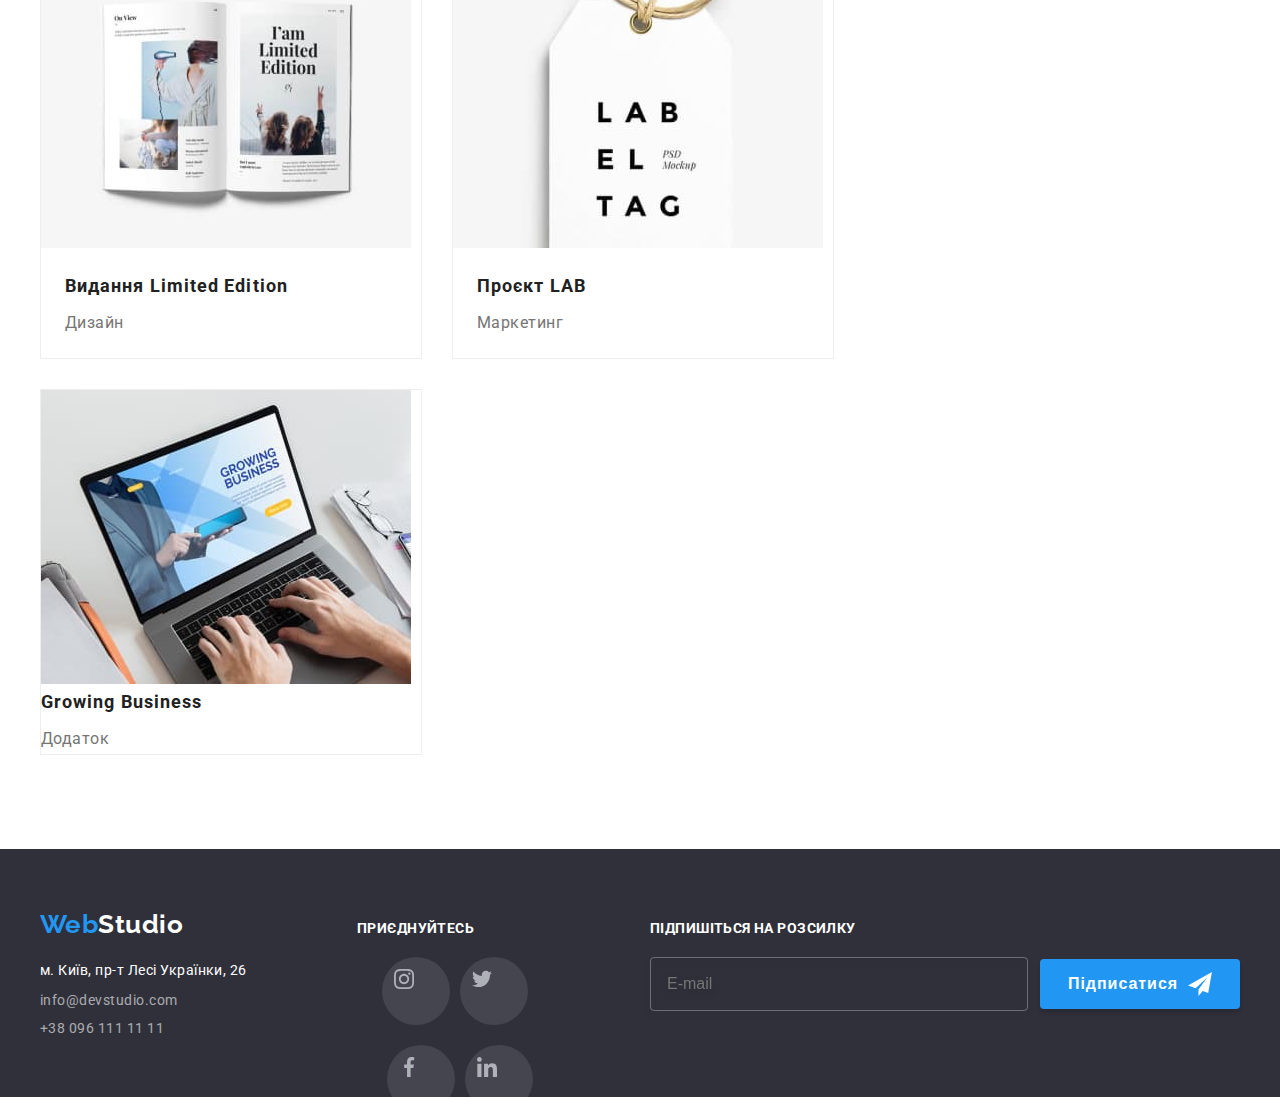
==== commit 52714f31: "Створений окремі файл-фрагменти стилів" ====
--- a/portfolio.html
+++ b/portfolio.html
@@ -271,28 +271,28 @@
         <div class="cta">
           <strong class="cta__title">приєднуйтесь</strong>
           <ul class="person">
-            <li class="person__item">
+            <li class="person__item person__item--footer">
               <a class="person__link person__link--footer" href="#">
                 <svg width="20" height="20" aria-label="Перейти в Instagram">
                   <use href="./images/icons.svg/sprite.svg#icon-instagram2"></use>
                 </svg>
               </a>
             </li>
-            <li class="person__item">
+            <li class="person__item person__item--footer">
               <a class="person__link person__link--footer" href="#">
                 <svg width="20" height="20" aria-label="Перейти в Twitter">
                   <use href="./images/icons.svg/sprite.svg#icon-twitter1"></use>
                 </svg>
               </a>
             </li>
-            <li class="person__item">
+            <li class="person__item person__item--footer">
               <a class="person__link person__link--footer" href="#">
                 <svg width="20" height="20" aria-label="Перейти в Facebook">
                   <use href="./images/icons.svg/sprite.svg#icon-facebook3"></use>
                 </svg>
               </a>
             </li>
-            <li class="person__item">
+            <li class="person__item person__item--footer">
               <a class="person__link person__link--footer" href="#">
                 <svg width="20" height="20" aria-label="Перейти в Linkedin">
                   <use href="./images/icons.svg/sprite.svg#icon-linkedin1"></use>
--- a/css/main.min.css
+++ b/css/main.min.css
@@ -1 +1 @@
-:root{--primary-text-color: #757575;--title-text-color: #212121;--accent-text-color: #2196f3;--icon-cont-color: rgba(117, 117, 117, 1);--primary-bg-color: #ffffff;--primary-hero-color: #c4c4c4;--hero-bg-color: #2f303a;--team-bg-color: #f5f4fa;--btn-bg-color: #f5f4fa;--footer-link-color: rgba(255, 255, 255, 0.6);--btn-hover-color: #188ce8;--text-logo-color: rgba(0, 0, 0, 1);--text-shadow-color: 0px 4px 4px rgba(0, 0, 0, 0.25);--social-icon-color: #afb1b8;--cubic-bezier: cubic-bezier(0.4, 0, 0.2, 1);--card-set-gap: 30px;--border-cont-icon: rgba(0, 0, 0, 1);--border-header-color: #ececec}body{background-color:var(--primary-bg-color);font-family:Roboto,sans-serif;font-size:16px;letter-spacing:.03em;margin:0}ul{padding:0;margin:0;list-style:none;letter-spacing:inherit}p,h1,h2,h3,h4,h5,h6,p{margin:0}img{display:block;max-width:100%;height:auto}button{cursor:pointer;border:1px solid rgba(0,0,0,0)}a{text-decoration:none;color:inherit}.current{color:var(--accent-text-color)}.visually-hidden{position:absolute;white-space:nowrap;width:1px;height:1px;overflow:hidden;border:0;padding:0;clip:rect(0 0 0 0);-webkit-clip-path:inset(50%);clip-path:inset(50%);margin:-1px}.container{max-width:1200px;width:100%;padding:0px 15px;margin:0 auto}.section{padding-top:94px;padding-bottom:94px}.section__title{font-weight:700;font-size:36px;line-height:1.16;text-align:center;letter-spacing:.03em;margin-top:0;margin-bottom:50px;color:var(--title-text-color)}.header{border-bottom:1px solid var(--border-header-color)}.header__wrap{display:flex;align-items:center;margin:0 auto;max-width:1200px;width:100%;padding:0px 15px}.logo{display:block;max-width:145px;width:100%;font-family:"Raleway";font-weight:700;font-size:26px;line-height:1.19;color:var(--text-logo-color);text-decoration:none}.logo__accent{color:var(--accent-text-color)}.nav,.nav-filter{display:flex;align-items:center;justify-content:center}.nav__list{display:flex;align-items:center;margin-left:93px}.nav__item{position:relative}.nav__item:not(:last-child){margin-right:50px}.nav__link,.site-cont__link{font-weight:500;font-size:14px;line-height:1.14;letter-spacing:.02em;text-decoration:none;transition:color 250ms var(--cubic-bezier)}.nav__link{display:inline-block;padding-top:32px;padding-bottom:32px}.nav__link:hover,.nav__link:focus{color:var(--accent-text-color);transition:color 250ms var(--cubic-bezier)}.nav__link--current{color:var(--accent-text-color)}.nav__link--current::after{position:absolute;left:0;bottom:-1px;display:block;content:"";width:100%;height:4px;background-color:var(--accent-text-color);border-radius:2px}.site-cont{display:flex;align-items:center;justify-content:center;margin-left:auto}.site-cont__item{margin-left:30px}.site-cont__item:first-child{margin-left:0px}.site-cont__link{display:inline-block;padding-top:16px;padding-bottom:16px;color:var(--primary-text-color)}.site-cont__icon{display:inline-block;fill:currentColor;border:var(--border-cont-icon);margin-right:10px;transition:fill 250ms var(--cubic-bezier)}.site-cont__link:hover,.site-cont__link:focus,.site-cont__link:active{color:var(--accent-text-color);transition:color 250ms var(--cubic-bezier)}.hero{display:block;width:100%;padding:200px 15px;background-color:var(--primary-hero-color);background-image:linear-gradient(to right, rgba(47, 48, 58, 0.4), rgba(47, 48, 58, 0.4)),url(../images/Img14.jpg);background-repeat:no-repeat;background-position:center;background-size:cover;box-shadow:var(--text-shadow-color);text-align:center}.hero__title{max-width:696px;margin:0 auto 50px;color:var(--primary-bg-color);font-weight:900;font-size:44px;line-height:1.36;letter-spacing:.06em;text-align:center;text-transform:uppercase}.hero__btn{display:inline-block;min-width:216px;min-height:50px;padding:10px 32px;border:1px solid rgba(0,0,0,0);border-radius:4px;color:var(--primary-bg-color);background-color:var(--accent-text-color);font-family:inherit;font-weight:700;line-height:1.88;letter-spacing:.06em;align-items:center;text-align:center;cursor:pointer;transition:background-color 250ms var(--cubic-bezier)}.hero__btn:hover,.hero__btn:focus{background-color:var(--btn-hover-color)}.feature__cardset,.team__list{display:flex;flex-wrap:wrap}.feature__card,.team__item{width:calc((100% - 90px)/4);margin-right:30px;align-items:center}.feature__card:nth-child(4n),.team__item:nth-child(4n){margin-right:0}.feature__wrapper{display:flex;align-items:center;justify-content:center;width:270px;height:120px;background:var(--btn-bg-color);background-position:center;border-radius:4px;margin-bottom:30px}.feature__icon{width:70px;height:70px}.feature__title{margin-top:0;margin-bottom:10px;color:var(--title-text-color);font-weight:700;font-size:14px;line-height:1.14;text-transform:uppercase}.feature__text{margin-top:0;margin-bottom:0;color:var(--primary-text-color);font-size:14px;font-weight:400;line-height:1.71;letter-spacing:.03em}.work{padding-top:0;padding-bottom:94px}.work__title{margin-bottom:50px;font-weight:700;font-size:36px;line-height:1.16;text-align:center;color:var(--title-text-color)}.shadow{text-shadow:var(--text-shadow-color)}.work__setbox{display:flex;flex-wrap:wrap}.work__box{position:relative;width:calc((100% - 60px)/3);margin-right:30px;align-items:center;box-shadow:var(--text-shadow-color)}.work__box:nth-child(3n){margin-right:0}.work__text{position:absolute;display:block;width:100%;padding:27px 82px;margin:0;bottom:0;font-weight:700;font-size:14px;line-height:1.14;color:var(--primary-bg-color);background-color:rgba(47,48,58,.8);text-transform:uppercase;text-align:center}.team{background-color:var(--team-bg-color)}.team__list{display:flex;flex-wrap:wrap}.team__item{background-color:var(--primary-bg-color);box-shadow:0px 1px 3px rgba(0,0,0,.12),0px 1px 1px rgba(0,0,0,.14),0px 2px 1px rgba(0,0,0,.2);border-radius:0px 0px 4px 4px}.team__card-text{text-align:center;padding:30px 0}.team__subtitle{margin-bottom:10px;color:var(--title-text-color);font-weight:500;line-height:1.19;text-align:center}.team__text{color:var(--primary-text-color);font-weight:400;line-height:1.19;text-align:center;margin-bottom:16px}.person{display:flex;flex-wrap:wrap;justify-content:center;max-width:206px;max-height:44px;margin-left:auto;margin-right:auto}.person__item:not(:last-child){margin-right:10px}.person__link{display:block;width:44px;height:44px;border-radius:50%;border:inherit;padding:12px;color:var(--social-icon-color);fill:var(--social-icon-color);background:rgba(255,255,255,.1);transition-property:fill background-color;transition-duration:250ms;transition-timing-function:var(--cubic-bezier)}.person__icon{width:20px;height:20px;fill:currentColor}.person__link:hover,.person__link:focus{color:var(--primary-bg-color);background-color:var(--accent-text-color)}.company__list{display:flex;justify-content:space-between}.company__item{display:flex;align-items:center;justify-content:center;margin-left:30px}.company__item:nth-child(1){margin-left:0px}.company__link{display:flex;align-items:center;justify-content:center;width:170px;height:92px;fill:var(--social-icon-color);border:1px solid var(--social-icon-color);border-radius:4px;transition-property:fill border;transition-duration:250ms;transition-timing-function:var(--cubic-bezier)}.company__link:hover,.company__link:focus{fill:var(--accent-text-color);border:1px solid var(--accent-text-color);color:var(--accent-text-color)}.footer{background-color:var(--hero-bg-color);padding-top:60px;padding-bottom:60px}.footer__wrap{display:flex;align-items:baseline;margin:0 auto;max-width:1200px;width:100%;padding:0px 15px}.footer__cont{margin-right:86px}.logo--footer,.footer__text{color:var(--primary-bg-color)}.footer__logo{max-width:145px;width:100%}.footer__address{width:231px}.footer__text{margin-top:20px;line-height:1.5}.footer__item{margin-top:9px}.footer__text,.footer__link{font-style:normal;font-size:14px}.footer__link{color:rgba(255,255,255,.6)}.footer__list{margin:0 auto;padding-left:0}.cta{margin-right:auto}.cta__title{width:100%;font-weight:700;font-size:14px;line-height:1.14;letter-spacing:.03em;text-transform:uppercase;color:var(--primary-bg-color)}.person__item--footer{margin-top:20px}.person__link--footer{background:rgba(255,255,255,.1)}.person__link--footer:hover,.person__link--footer:focus{background-color:var(--accent-text-color);fill:var(--primary-bg-color);cursor:pointer}.subscribe{margin-left:auto}.footer-form{display:flex;align-items:center}.subscribe__input{display:flex;align-items:center;width:358px;height:50px;font-weight:400;font-size:16px;line-height:1.25;color:rgba(255,255,255,.6);background-color:rgba(0,0,0,0);border:1px solid rgba(255,255,255,.3);filter:drop-shadow(0px 4px 4px rgba(0, 0, 0, 0.15));border-radius:4px;margin-top:20px;padding-left:16px}.subscribe__input--focus{border:1px solid rgba(255,255,255,.3);outline:none}.footer-btn{display:flex;justify-content:center;align-items:center;font-weight:700;font-size:16px;line-height:1.88;letter-spacing:.06em;width:200px;height:50px;margin-left:12px;margin-top:20px;box-shadow:0px 4px 4px rgba(0,0,0,.15);border:none;border-radius:4px;background-color:var(--accent-text-color);color:var(--primary-bg-color);padding:10px 28px;transition-property:color background-color box-shadow;transition-duration:250ms;transition-timing-function:var(--cubic-bezier)}.footer-btn:hover,.footer-btn:focus{background:var(--btn-hover-color);cursor:pointer}.footer-btn__icon{display:inline-block;width:24px;height:24px;margin-left:10px;fill:var(--primary-bg-color)}.portfolio{background-color:var(--primary-bg-color)}.nav-filter{display:flex;justify-content:center}.filter{display:flex;justify-content:center;width:100%;margin:0;padding:0;margin-bottom:50px}.filter>.item{margin-right:8px}.filter>.item:nth-child(5n){margin-right:0}.filter .button:hover,.filter .button:focus{color:var(--primary-bg-color);background-color:var(--accent-text-color);box-shadow:0px 4px 4px 0px rgba(0,0,0,.25)}.button{display:inline-block;padding:6px 22px;background-color:var(--btn-bg-color);color:var(--title-text-color);border:1px solid #eee;border-radius:4px;font-family:Roboto,sans-serif;font-style:inherit;font-size:16px;font-weight:500;line-height:1.62;text-align:center;cursor:pointer;transition:background-color 250ms cubic-bezier(0.4, 0, 0.2, 1),color 250ms cubic-bezier(0.4, 0, 0.2, 1),box-shadow 250ms cubic-bezier(0.4, 0, 0.2, 1)}.card-set{padding:0;margin:0;list-style:none;display:flex;flex-wrap:wrap;margin-left:calc(-1*var(--card-set-gap));margin-top:calc(-1*var(--card-set-gap))}.card-set .card-set__item{flex-basis:calc(33.3333333333% - var(--card-set-gap));border:1px solid #eee;background:#fff;transition:box-shadow 250ms cubic-bezier(0.4, 0, 0.2, 1);margin-left:var(--card-set-gap);margin-top:var(--card-set-gap)}.card-set__item{max-height:404px;border:1px solid #eee;background:#fff;transition:box-shadow 250ms cubic-bezier(0.4, 0, 0.2, 1)}.card-set__item:hover,.card-set__item:focus{box-shadow:0px 1px 1px rgba(0,0,0,.12),0px 4px 4px rgba(0,0,0,.06),1px 4px 6px rgba(0,0,0,.16)}.card__thumb{position:relative;overflow:hidden}.card__overlay{position:absolute;top:0;left:0;transform:translateY(100%);opacity:0;width:100%;height:100%;background-color:rgba(33,150,243,.9);transition:transform 250ms cubic-bezier(0.4, 0, 0.2, 1),opacity 250ms cubic-bezier(0.4, 0, 0.2, 1)}.card__absolute{position:absolute;display:flex;top:50%;left:50%;transform:translate(-50%, -50%)}.card__overlay-text{position:absolute;min-width:322px;min-height:168px;top:50%;left:50%;transform:translate(-50%, -50%);font-family:Roboto;font-weight:400;font-size:18px;line-height:1.56;color:var(--primary-bg-color)}.card-set__item:hover .card__overlay{opacity:1;transform:translateY(0)}.product{max-width:100%;padding:20px 24px}.product__heading{color:var(--title-text-color);font-weight:700;font-size:18px;line-height:2;letter-spacing:.06em}.product__text{margin-top:4px;color:var(--primary-text-color);line-height:1.88}.bacdrop{position:fixed;top:0;left:0;width:100%;height:100%;background-color:rgba(0,0,0,.2);opacity:1;transition:opacity 250ms cubic-bezier(0.4, 0, 0.2, 1)}.bacdrop.is-hidden{opacity:0;pointer-events:none}.backdrop.is-hidden .modal{transform:translate(-50%, -50%) scale(1.1)}.modal{position:absolute;top:50%;left:50%;transform:translate(-50%, -50%);min-height:581px;min-width:528px;border-radius:4px;background-color:var(--primary-bg-color);transform:translate(-50%, -50%) scale(1);transition:transform 250ms cubic-bezier(0.4, 0, 0.2, 1);padding:40px}.close-btn{position:absolute;top:8px;right:8px;transform:translate(-8%, -8%);display:flex;justify-content:center;align-items:center;width:30px;height:30px;border-radius:50%;border:1px solid rgba(0,0,0,.1);color:var(--text-logo-color);background-color:inherit;cursor:pointer;padding:0;margin:0;transition:color 250ms cubic-bezier(0.4, 0, 0.2, 1)}.close-btn:hover,.close-btn:focus{fill:var(--accent-text-color);color:var(--accent-text-color)}.close-icon{display:flex;width:18px;height:18px;fill:currentColor}.form{display:flex;flex-direction:column;align-items:center;width:448px;text-align:left;padding:0}.form-title{font-weight:700;font-size:20px;line-height:1.15;text-align:center;letter-spacing:.03em;color:var(--title-text-color);margin-bottom:12px}.role-group{width:100%;margin-bottom:20px;font-size:16px;line-height:1.125}.form-label{display:block;font-weight:400;font-size:12px;line-height:1.17;letter-spacing:.01em;color:var(--primary-text-color);margin-bottom:4px;padding:0}.form-field{position:relative;width:100%;margin-bottom:10px}.form-input{width:100%;min-height:40px;padding-left:42px;border:1px solid rgba(33,33,33,.2);border-radius:4px;color:var(--primary-text-color);outline:none;transition:border 250ms cubic-bezier(0.4, 0, 0.2, 1)}.form-input:focus-within,.form-input:hover,.form-input:focus{cursor:pointer;border:1px solid var(--accent-text-color)}.icon-input{position:absolute;align-items:center;left:12px;top:50%;transform:translateY(-50%);width:18px;height:18px;fill:currentColor;transition:fill 250ms cubic-bezier(0.4, 0, 0.2, 1)}.form-field:focus-within>.icon-input,.form-field:hover>.icon-input,.form-field:focus>.icon-input{cursor:pointer;fill:var(--accent-text-color)}.form-comment{display:block;resize:none;width:100%;min-height:120px;margin:0;padding:12px 16px;border:1px solid rgba(33,33,33,.2);border-radius:4px;color:rgba(117,117,117,.5);outline:none;transition:border 250ms cubic-bezier(0.4, 0, 0.2, 1)}.form-comment:focus-within,.form-comment:hover,.form-comment:focus{cursor:pointer;border:1px solid var(--accent-text-color)}.form-comment::-moz-placeholder{color:rgba(117,117,117,.5);font-weight:400;font-size:14px;line-height:1.14;letter-spacing:.01em}.form-comment:-ms-input-placeholder{color:rgba(117,117,117,.5);font-weight:400;font-size:14px;line-height:1.14;letter-spacing:.01em}.form-comment::placeholder{color:rgba(117,117,117,.5);font-weight:400;font-size:14px;line-height:1.14;letter-spacing:.01em}.form-agreement{position:relative;display:flex;align-items:center;padding-left:24px;margin-bottom:30px;font-weight:400;font-size:14px;line-height:1.71;letter-spacing:.03em;color:var(--primary-text-color)}.form-agreement a{color:var(--accent-text-color)}.icon-input-check{position:absolute;left:0;top:50%;transform:translateY(-50%);width:16px;height:15px;opacity:1;transition:opacity 250ms cubic-bezier(0.4, 0, 0.2, 1);outline:none}.checkbox:checked~.icon-input-check{opacity:0}.icon-input-checked{position:absolute;left:0;top:50%;transform:translateY(-50%);width:16px;height:15px;opacity:0;fill:var(--accent-text-color);transition:opacity 250ms cubic-bezier(0.4, 0, 0.2, 1)}.checkbox:checked~.icon-input-checked{opacity:1}.form-btn{display:flex;align-items:center;justify-content:center;width:200px;height:50px;padding:0;font-weight:700;font-size:16px;line-height:1.88;letter-spacing:.06em;text-align:center;background:var(--accent-text-color);box-shadow:0px 4px 4px rgba(0,0,0,.15);color:var(--primary-bg-color);border-radius:4px;border:none}.form-btn:hover,.form-btn:focus{background:var(--btn-hover-color);transition:background-color 250ms cubic-bezier(0.4, 0, 0.2, 1),color 250ms cubic-bezier(0.4, 0, 0.2, 1),box-shadow 250ms cubic-bezier(0.4, 0, 0.2, 1)}/*# sourceMappingURL=main.min.css.map */+:root{--primary-text-color: #757575;--title-text-color: #212121;--accent-text-color: #2196f3;--icon-cont-color: rgba(117, 117, 117, 1);--primary-bg-color: #ffffff;--primary-hero-color: #c4c4c4;--hero-bg-color: #2f303a;--team-bg-color: #f5f4fa;--btn-bg-color: #f5f4fa;--footer-link-color: rgba(255, 255, 255, 0.6);--btn-hover-color: #188ce8;--text-logo-color: rgba(0, 0, 0, 1);--text-shadow-color: 0px 4px 4px rgba(0, 0, 0, 0.25);--social-icon-color: #afb1b8;--cubic-bezier: cubic-bezier(0.4, 0, 0.2, 1);--card-set-gap: 30px;--border-cont-icon: rgba(0, 0, 0, 1);--border-header-color: #ececec}body{background-color:var(--primary-bg-color);font-family:Roboto,sans-serif;font-size:16px;letter-spacing:.03em;margin:0}ul{padding:0;margin:0;list-style:none;letter-spacing:inherit}p,h1,h2,h3,h4,h5,h6,p{margin:0}img{display:block;max-width:100%;height:auto}button{cursor:pointer;border:1px solid rgba(0,0,0,0)}a{text-decoration:none;color:inherit}.visually-hidden{position:absolute;white-space:nowrap;width:1px;height:1px;overflow:hidden;border:0;padding:0;clip:rect(0 0 0 0);-webkit-clip-path:inset(50%);clip-path:inset(50%);margin:-1px}.is-hidden{opacity:0;pointer-events:none}:root{--primary-text-color: #757575;--title-text-color: #212121;--accent-text-color: #2196f3;--icon-cont-color: rgba(117, 117, 117, 1);--primary-bg-color: #ffffff;--primary-hero-color: #c4c4c4;--hero-bg-color: #2f303a;--team-bg-color: #f5f4fa;--btn-bg-color: #f5f4fa;--footer-link-color: rgba(255, 255, 255, 0.6);--btn-hover-color: #188ce8;--text-logo-color: rgba(0, 0, 0, 1);--text-shadow-color: 0px 4px 4px rgba(0, 0, 0, 0.25);--social-icon-color: #afb1b8;--cubic-bezier: cubic-bezier(0.4, 0, 0.2, 1);--card-set-gap: 30px;--border-cont-icon: rgba(0, 0, 0, 1);--border-header-color: #ececec}:root{--primary-text-color: #757575;--title-text-color: #212121;--accent-text-color: #2196f3;--icon-cont-color: rgba(117, 117, 117, 1);--primary-bg-color: #ffffff;--primary-hero-color: #c4c4c4;--hero-bg-color: #2f303a;--team-bg-color: #f5f4fa;--btn-bg-color: #f5f4fa;--footer-link-color: rgba(255, 255, 255, 0.6);--btn-hover-color: #188ce8;--text-logo-color: rgba(0, 0, 0, 1);--text-shadow-color: 0px 4px 4px rgba(0, 0, 0, 0.25);--social-icon-color: #afb1b8;--cubic-bezier: cubic-bezier(0.4, 0, 0.2, 1);--card-set-gap: 30px;--border-cont-icon: rgba(0, 0, 0, 1);--border-header-color: #ececec}:root{--primary-text-color: #757575;--title-text-color: #212121;--accent-text-color: #2196f3;--icon-cont-color: rgba(117, 117, 117, 1);--primary-bg-color: #ffffff;--primary-hero-color: #c4c4c4;--hero-bg-color: #2f303a;--team-bg-color: #f5f4fa;--btn-bg-color: #f5f4fa;--footer-link-color: rgba(255, 255, 255, 0.6);--btn-hover-color: #188ce8;--text-logo-color: rgba(0, 0, 0, 1);--text-shadow-color: 0px 4px 4px rgba(0, 0, 0, 0.25);--social-icon-color: #afb1b8;--cubic-bezier: cubic-bezier(0.4, 0, 0.2, 1);--card-set-gap: 30px;--border-cont-icon: rgba(0, 0, 0, 1);--border-header-color: #ececec}.header{border-bottom:1px solid var(--border-header-color)}.logo{display:block;max-width:145px;width:100%;font-family:"Raleway";font-weight:700;font-size:26px;line-height:1.19;color:var(--text-logo-color);text-decoration:none}.logo__accent{color:var(--accent-text-color)}.nav,.nav-filter{display:flex;align-items:center;justify-content:center}.nav__list{display:flex;align-items:center;margin-left:93px}.nav__item{position:relative}.nav__item:not(:last-child){margin-right:50px}.nav__link,.site-cont__link{font-weight:500;font-size:14px;line-height:1.14;letter-spacing:.02em;text-decoration:none;transition:color 250ms var(--cubic-bezier)}.nav__link{display:inline-block;padding-top:32px;padding-bottom:32px}.nav__link:hover,.nav__link:focus{color:var(--accent-text-color);transition:color 250ms var(--cubic-bezier)}.nav__link--current{color:var(--accent-text-color)}.nav__link--current::after{position:absolute;left:0;bottom:-1px;display:block;content:"";width:100%;height:4px;background-color:var(--accent-text-color);border-radius:2px}.header{border-bottom:1px solid var(--border-header-color)}.header{border-bottom:1px solid var(--border-header-color)}.header{border-bottom:1px solid var(--border-header-color)}.current{color:var(--accent-text-color)}.container{max-width:1200px;width:100%;padding:0px 15px;margin:0 auto}.section{padding-top:94px;padding-bottom:94px}.section__title{font-weight:700;font-size:36px;line-height:1.16;text-align:center;letter-spacing:.03em;margin-top:0;margin-bottom:50px;color:var(--title-text-color)}.header__wrap{display:flex;align-items:center;margin:0 auto;max-width:1200px;width:100%;padding:0px 15px}.site-cont{display:flex;align-items:center;justify-content:center;margin-left:auto}.site-cont__item{margin-left:30px}.site-cont__item:first-child{margin-left:0px}.site-cont__link{display:inline-block;padding-top:16px;padding-bottom:16px;color:var(--primary-text-color)}.site-cont__icon{display:inline-block;fill:currentColor;border:var(--border-cont-icon);margin-right:10px;transition:fill 250ms var(--cubic-bezier)}.site-cont__link:hover,.site-cont__link:focus,.site-cont__link:active{color:var(--accent-text-color);transition:color 250ms var(--cubic-bezier)}.hero{display:block;width:100%;padding:200px 15px;background-color:var(--primary-hero-color);background-image:linear-gradient(to right, rgba(47, 48, 58, 0.4), rgba(47, 48, 58, 0.4)),url(../images/Img14.jpg);background-repeat:no-repeat;background-position:center;background-size:cover;box-shadow:var(--text-shadow-color);text-align:center}.hero__title{max-width:696px;margin:0 auto 50px;color:var(--primary-bg-color);font-weight:900;font-size:44px;line-height:1.36;letter-spacing:.06em;text-align:center;text-transform:uppercase}.hero__btn{display:inline-block;min-width:216px;min-height:50px;padding:10px 32px;border:1px solid rgba(0,0,0,0);border-radius:4px;color:var(--primary-bg-color);background-color:var(--accent-text-color);font-family:inherit;font-weight:700;line-height:1.88;letter-spacing:.06em;align-items:center;text-align:center;cursor:pointer;transition:background-color 250ms var(--cubic-bezier)}.hero__btn:hover,.hero__btn:focus{background-color:var(--btn-hover-color)}.feature__cardset,.team__list{display:flex;flex-wrap:wrap}.feature__card,.team__item{width:calc((100% - 90px)/4);margin-right:30px;align-items:center}.feature__card:nth-child(4n),.team__item:nth-child(4n){margin-right:0}.feature__wrapper{display:flex;align-items:center;justify-content:center;width:270px;height:120px;background:var(--btn-bg-color);background-position:center;border-radius:4px;margin-bottom:30px}.feature__icon{width:70px;height:70px}.feature__title{margin-top:0;margin-bottom:10px;color:var(--title-text-color);font-weight:700;font-size:14px;line-height:1.14;text-transform:uppercase}.feature__text{margin-top:0;margin-bottom:0;color:var(--primary-text-color);font-size:14px;font-weight:400;line-height:1.71;letter-spacing:.03em}.work{padding-top:0;padding-bottom:94px}.work__title{margin-bottom:50px;font-weight:700;font-size:36px;line-height:1.16;text-align:center;color:var(--title-text-color)}.shadow{text-shadow:var(--text-shadow-color)}.work__setbox{display:flex;flex-wrap:wrap}.work__box{position:relative;width:calc((100% - 60px)/3);margin-right:30px;align-items:center;box-shadow:var(--text-shadow-color)}.work__box:nth-child(3n){margin-right:0}.work__text{position:absolute;display:block;width:100%;padding:27px 82px;margin:0;bottom:0;font-weight:700;font-size:14px;line-height:1.14;color:var(--primary-bg-color);background-color:rgba(47,48,58,.8);text-transform:uppercase;text-align:center}.team{background-color:var(--team-bg-color)}.team__list{display:flex;flex-wrap:wrap}.team__item{background-color:var(--primary-bg-color);box-shadow:0px 1px 3px rgba(0,0,0,.12),0px 1px 1px rgba(0,0,0,.14),0px 2px 1px rgba(0,0,0,.2);border-radius:0px 0px 4px 4px}.team__card-text{text-align:center;padding:30px 0}.team__subtitle{margin-bottom:10px;color:var(--title-text-color);font-weight:500;line-height:1.19;text-align:center}.team__text{color:var(--primary-text-color);font-weight:400;line-height:1.19;text-align:center;margin-bottom:16px}.person{display:flex;flex-wrap:wrap;justify-content:center;max-width:206px;max-height:44px;margin-left:auto;margin-right:auto}.person__item:not(:last-child){margin-right:10px}.person__link{display:block;width:44px;height:44px;border-radius:50%;border:inherit;padding:12px;color:var(--social-icon-color);fill:var(--social-icon-color);background:rgba(255,255,255,.1);transition-property:fill background-color;transition-duration:250ms;transition-timing-function:var(--cubic-bezier)}.person__icon{width:20px;height:20px;fill:currentColor}.person__link:hover,.person__link:focus{color:var(--primary-bg-color);background-color:var(--accent-text-color)}.company__list{display:flex;justify-content:space-between}.company__item{display:flex;align-items:center;justify-content:center;margin-left:30px}.company__item:nth-child(1){margin-left:0px}.company__link{display:flex;align-items:center;justify-content:center;width:170px;height:92px;fill:var(--social-icon-color);border:1px solid var(--social-icon-color);border-radius:4px;transition-property:fill border;transition-duration:250ms;transition-timing-function:var(--cubic-bezier)}.company__link:hover,.company__link:focus{fill:var(--accent-text-color);border:1px solid var(--accent-text-color);color:var(--accent-text-color)}.footer{background-color:var(--hero-bg-color);padding-top:60px;padding-bottom:60px}.footer__wrap{display:flex;align-items:baseline;margin:0 auto;max-width:1200px;width:100%;padding:0px 15px}.footer__cont{margin-right:86px}.logo--footer,.footer__text{color:var(--primary-bg-color)}.footer__logo{max-width:145px;width:100%}.footer__address{width:231px}.footer__text{margin-top:20px;line-height:1.5}.footer__item{margin-top:9px}.footer__text,.footer__link{font-style:normal;font-size:14px}.footer__link{color:rgba(255,255,255,.6)}.footer__list{margin:0 auto;padding-left:0}.cta{margin-right:auto}.cta__title{width:100%;font-weight:700;font-size:14px;line-height:1.14;letter-spacing:.03em;text-transform:uppercase;color:var(--primary-bg-color)}.person__item--footer{margin-top:20px}.person__link--footer{background:rgba(255,255,255,.1)}.person__link--footer:hover,.person__link--footer:focus{background-color:var(--accent-text-color);fill:var(--primary-bg-color);cursor:pointer}.subscribe{margin-left:auto}.footer-form{display:flex;align-items:center}.subscribe__input{display:flex;align-items:center;width:358px;height:50px;font-weight:400;font-size:16px;line-height:1.25;color:rgba(255,255,255,.6);background-color:rgba(0,0,0,0);border:1px solid rgba(255,255,255,.3);filter:drop-shadow(0px 4px 4px rgba(0, 0, 0, 0.15));border-radius:4px;margin-top:20px;padding-left:16px}.subscribe__input--focus{border:1px solid rgba(255,255,255,.3);outline:none}.footer-btn{display:flex;justify-content:center;align-items:center;font-weight:700;font-size:16px;line-height:1.88;letter-spacing:.06em;width:200px;height:50px;margin-left:12px;margin-top:20px;box-shadow:0px 4px 4px rgba(0,0,0,.15);border:none;border-radius:4px;background-color:var(--accent-text-color);color:var(--primary-bg-color);padding:10px 28px;transition-property:color background-color box-shadow;transition-duration:250ms;transition-timing-function:var(--cubic-bezier)}.footer-btn:hover,.footer-btn:focus{background:var(--btn-hover-color);cursor:pointer}.footer-btn__icon{display:inline-block;width:24px;height:24px;margin-left:10px;fill:var(--primary-bg-color)}.portfolio{background-color:var(--primary-bg-color)}.nav-filter{display:flex;justify-content:center}.filter{display:flex;justify-content:center;width:100%;margin:0;padding:0;margin-bottom:50px}.filter>.item{margin-right:8px}.filter>.item:nth-child(5n){margin-right:0}.filter .button:hover,.filter .button:focus{color:var(--primary-bg-color);background-color:var(--accent-text-color);box-shadow:0px 4px 4px 0px rgba(0,0,0,.25)}.button{display:inline-block;padding:6px 22px;background-color:var(--btn-bg-color);color:var(--title-text-color);border:1px solid #eee;border-radius:4px;font-family:Roboto,sans-serif;font-style:inherit;font-size:16px;font-weight:500;line-height:1.62;text-align:center;cursor:pointer;transition:background-color 250ms cubic-bezier(0.4, 0, 0.2, 1),color 250ms cubic-bezier(0.4, 0, 0.2, 1),box-shadow 250ms cubic-bezier(0.4, 0, 0.2, 1)}.card-set{padding:0;margin:0;list-style:none;display:flex;flex-wrap:wrap;margin-left:calc(-1*var(--card-set-gap));margin-top:calc(-1*var(--card-set-gap))}.card-set .card-set__item{flex-basis:calc(33.3333333333% - var(--card-set-gap));border:1px solid #eee;background:#fff;transition:box-shadow 250ms cubic-bezier(0.4, 0, 0.2, 1);margin-left:var(--card-set-gap);margin-top:var(--card-set-gap)}.card-set__item{max-height:404px;border:1px solid #eee;background:#fff;transition:box-shadow 250ms cubic-bezier(0.4, 0, 0.2, 1)}.card-set__item:hover,.card-set__item:focus{box-shadow:0px 1px 1px rgba(0,0,0,.12),0px 4px 4px rgba(0,0,0,.06),1px 4px 6px rgba(0,0,0,.16)}.card__thumb{position:relative;overflow:hidden}.card__overlay{position:absolute;top:0;left:0;transform:translateY(100%);opacity:0;width:100%;height:100%;background-color:rgba(33,150,243,.9);transition:transform 250ms cubic-bezier(0.4, 0, 0.2, 1),opacity 250ms cubic-bezier(0.4, 0, 0.2, 1)}.card__absolute{position:absolute;display:flex;top:50%;left:50%;transform:translate(-50%, -50%)}.card__overlay-text{position:absolute;min-width:322px;min-height:168px;top:50%;left:50%;transform:translate(-50%, -50%);font-family:Roboto;font-weight:400;font-size:18px;line-height:1.56;color:var(--primary-bg-color)}.card-set__item:hover .card__overlay{opacity:1;transform:translateY(0)}.product{max-width:100%;padding:20px 24px}.product__heading{color:var(--title-text-color);font-weight:700;font-size:18px;line-height:2;letter-spacing:.06em}.product__text{margin-top:4px;color:var(--primary-text-color);line-height:1.88}.bacdrop{position:fixed;top:0;left:0;width:100%;height:100%;background-color:rgba(0,0,0,.2);opacity:1;transition:opacity 250ms cubic-bezier(0.4, 0, 0.2, 1)}.bacdrop.is-hidden{opacity:0;pointer-events:none}.backdrop.is-hidden .modal{transform:translate(-50%, -50%) scale(1.1)}.modal{position:absolute;top:50%;left:50%;transform:translate(-50%, -50%);min-height:581px;min-width:528px;border-radius:4px;background-color:var(--primary-bg-color);transform:translate(-50%, -50%) scale(1);transition:transform 250ms cubic-bezier(0.4, 0, 0.2, 1);padding:40px}.close-btn{position:absolute;top:8px;right:8px;transform:translate(-8%, -8%);display:flex;justify-content:center;align-items:center;width:30px;height:30px;border-radius:50%;border:1px solid rgba(0,0,0,.1);color:var(--text-logo-color);background-color:inherit;cursor:pointer;padding:0;margin:0;transition:color 250ms cubic-bezier(0.4, 0, 0.2, 1)}.close-btn:hover,.close-btn:focus{fill:var(--accent-text-color);color:var(--accent-text-color)}.close-icon{display:flex;width:18px;height:18px;fill:currentColor}.form{display:flex;flex-direction:column;align-items:center;width:448px;text-align:left;padding:0}.form-title{font-weight:700;font-size:20px;line-height:1.15;text-align:center;letter-spacing:.03em;color:var(--title-text-color);margin-bottom:12px}.role-group{width:100%;margin-bottom:20px;font-size:16px;line-height:1.125}.form-label{display:block;font-weight:400;font-size:12px;line-height:1.17;letter-spacing:.01em;color:var(--primary-text-color);margin-bottom:4px;padding:0}.form-field{position:relative;width:100%;margin-bottom:10px}.form-input{width:100%;min-height:40px;padding-left:42px;border:1px solid rgba(33,33,33,.2);border-radius:4px;color:var(--primary-text-color);outline:none;transition:border 250ms cubic-bezier(0.4, 0, 0.2, 1)}.form-input:focus-within,.form-input:hover,.form-input:focus{cursor:pointer;border:1px solid var(--accent-text-color)}.icon-input{position:absolute;align-items:center;left:12px;top:50%;transform:translateY(-50%);width:18px;height:18px;fill:currentColor;transition:fill 250ms cubic-bezier(0.4, 0, 0.2, 1)}.form-field:focus-within>.icon-input,.form-field:hover>.icon-input,.form-field:focus>.icon-input{cursor:pointer;fill:var(--accent-text-color)}.form-comment{display:block;resize:none;width:100%;min-height:120px;margin:0;padding:12px 16px;border:1px solid rgba(33,33,33,.2);border-radius:4px;color:rgba(117,117,117,.5);outline:none;transition:border 250ms cubic-bezier(0.4, 0, 0.2, 1)}.form-comment:focus-within,.form-comment:hover,.form-comment:focus{cursor:pointer;border:1px solid var(--accent-text-color)}.form-comment::-moz-placeholder{color:rgba(117,117,117,.5);font-weight:400;font-size:14px;line-height:1.14;letter-spacing:.01em}.form-comment:-ms-input-placeholder{color:rgba(117,117,117,.5);font-weight:400;font-size:14px;line-height:1.14;letter-spacing:.01em}.form-comment::placeholder{color:rgba(117,117,117,.5);font-weight:400;font-size:14px;line-height:1.14;letter-spacing:.01em}.form-agreement{position:relative;display:flex;align-items:center;padding-left:24px;margin-bottom:30px;font-weight:400;font-size:14px;line-height:1.71;letter-spacing:.03em;color:var(--primary-text-color)}.form-agreement a{color:var(--accent-text-color)}.icon-input-check{position:absolute;left:0;top:50%;transform:translateY(-50%);width:16px;height:15px;opacity:1;transition:opacity 250ms cubic-bezier(0.4, 0, 0.2, 1);outline:none}.checkbox:checked~.icon-input-check{opacity:0}.icon-input-checked{position:absolute;left:0;top:50%;transform:translateY(-50%);width:16px;height:15px;opacity:0;fill:var(--accent-text-color);transition:opacity 250ms cubic-bezier(0.4, 0, 0.2, 1)}.checkbox:checked~.icon-input-checked{opacity:1}.form-btn{display:flex;align-items:center;justify-content:center;width:200px;height:50px;padding:0;font-weight:700;font-size:16px;line-height:1.88;letter-spacing:.06em;text-align:center;background:var(--accent-text-color);box-shadow:0px 4px 4px rgba(0,0,0,.15);color:var(--primary-bg-color);border-radius:4px;border:none}.form-btn:hover,.form-btn:focus{background:var(--btn-hover-color);transition:background-color 250ms cubic-bezier(0.4, 0, 0.2, 1),color 250ms cubic-bezier(0.4, 0, 0.2, 1),box-shadow 250ms cubic-bezier(0.4, 0, 0.2, 1)}/*# sourceMappingURL=main.min.css.map */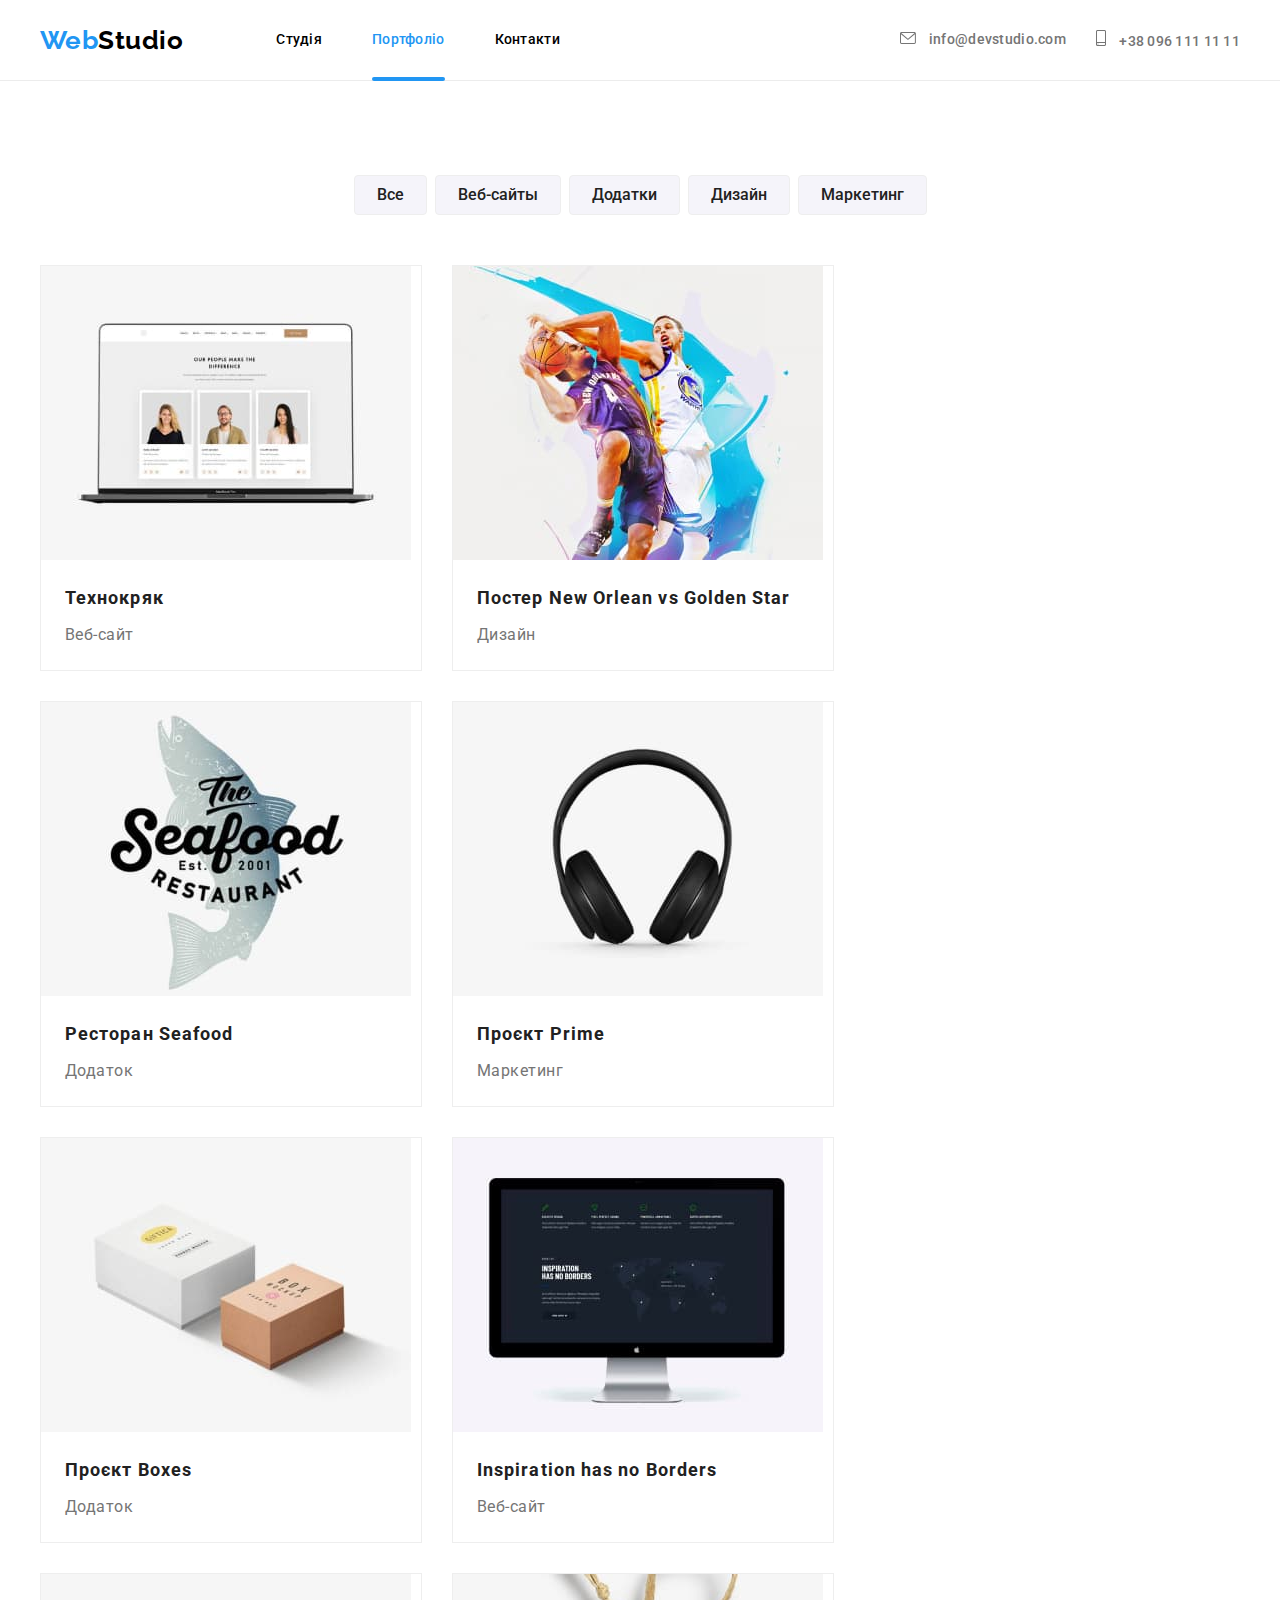
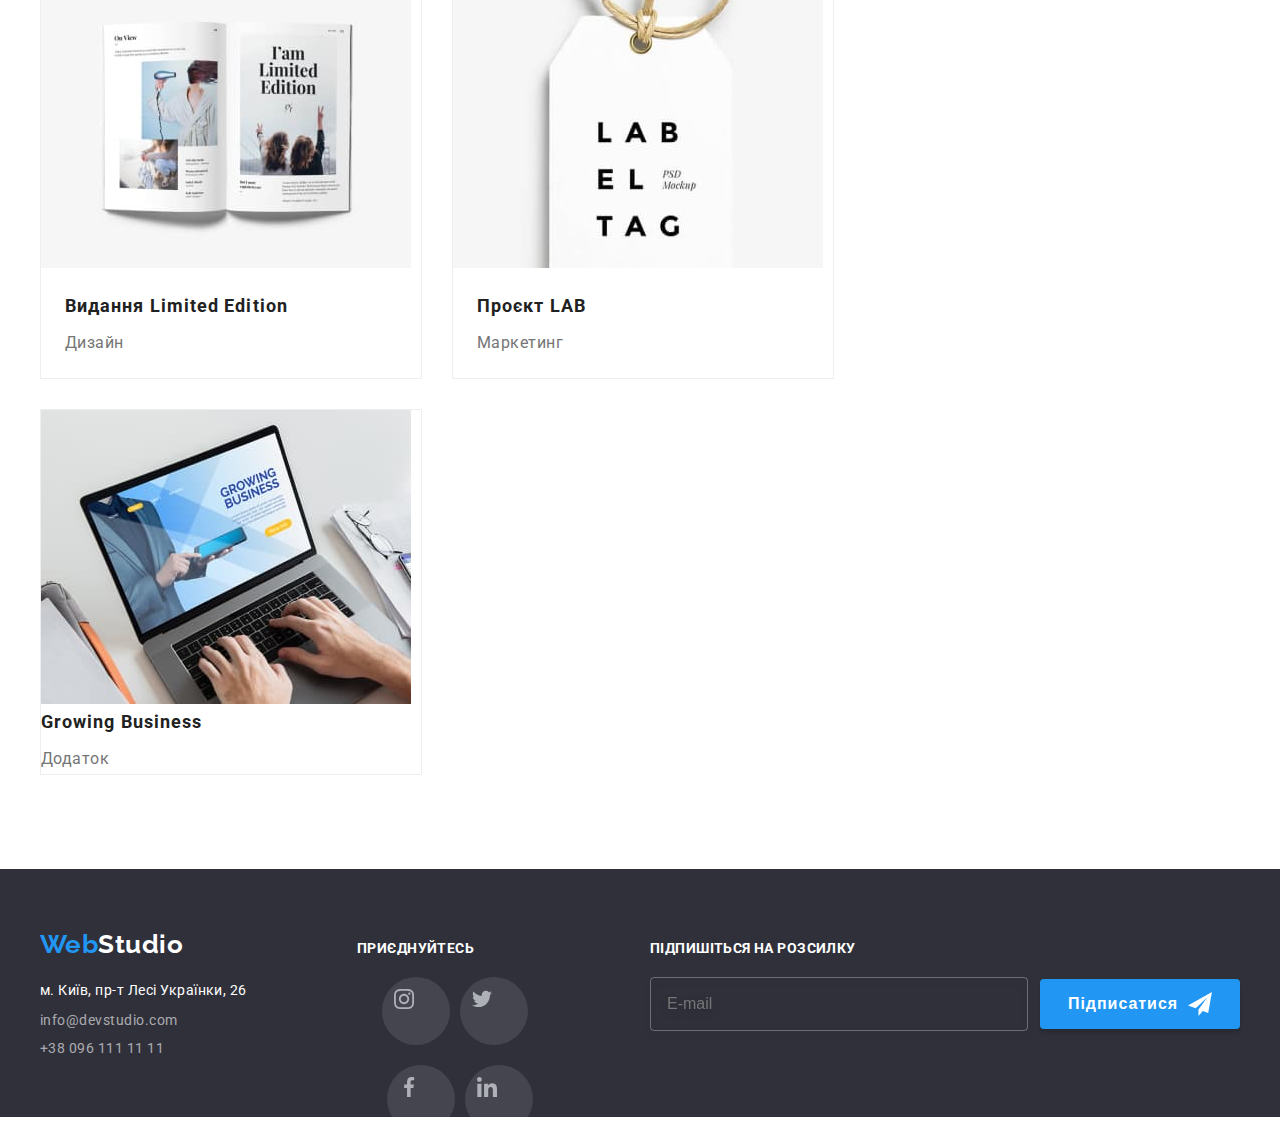
==== commit a213850d: "Виправлення filter в Портфоліо" ====
--- a/portfolio.html
+++ b/portfolio.html
@@ -16,7 +16,7 @@
       crossorigin="anonymous"
       referrerpolicy="no-referrer"
     />
-    <link rel="stylesheet" href="./css/main.min.css"/>
+    <link rel="stylesheet" href="./css/styles.css"/>
   </head>
   <body>
     <header class="header">
--- a/css/styles.css
+++ b/css/styles.css
@@ -0,0 +1,1142 @@
+:root {
+  --primary-text-color: #757575;
+  --title-text-color: #212121;
+  --accent-text-color: #2196f3;
+  --icon-cont-color: rgba(117, 117, 117, 1);
+  --primary-bg-color: #ffffff;
+  --primary-hero-color: #c4c4c4;
+  --hero-bg-color: #2f303a;
+  --team-bg-color: #f5f4fa;
+  --btn-bg-color: #f5f4fa;
+  --footer-link-color: rgba(255, 255, 255, 0.6);
+  --btn-hover-color: #188ce8;
+  --text-logo-color: rgba(0, 0, 0, 1);
+  --text-shadow-color: 0px 4px 4px rgba(0, 0, 0, 0.25);
+  --social-icon-color: #afb1b8;
+  --cubic-bezier: cubic-bezier(0.4, 0, 0.2, 1);
+  --card-set-gap: 30px;
+  --border-cont-icon: rgba(0, 0, 0, 1);
+  --border-header-color: #ececec;
+}
+
+body {
+  background-color: var(--primary-bg-color);
+  font-family: Roboto, sans-serif;
+  font-size: 16px;
+  letter-spacing: 0.03em;
+  margin: 0;
+}
+
+ul {
+  padding: 0;
+  margin: 0;
+  list-style: none;
+  letter-spacing: inherit;
+}
+
+p,
+h1,
+h2,
+h3,
+h4,
+h5,
+h6,
+p {
+  margin: 0;
+}
+
+img {
+  display: block;
+  max-width: 100%;
+  height: auto;
+}
+
+button {
+  cursor: pointer;
+  border: 1px solid transparent;
+}
+
+a {
+  text-decoration: none;
+  color: inherit;
+}
+
+.current {
+  color: var(--accent-text-color);
+}
+
+.visually-hidden {
+  position: absolute;
+  white-space: nowrap;
+  width: 1px;
+  height: 1px;
+  overflow: hidden;
+  border: 0;
+  padding: 0;
+  clip: rect(0 0 0 0);
+  clip-path: inset(50%);
+  margin: -1px;
+}
+
+.container {
+  max-width: 1200px;
+  width: 100%;
+  padding: 0px 15px;
+  margin: 0 auto;
+}
+
+.section {
+  padding-top: 94px;
+  padding-bottom: 94px;
+}
+
+.section__title {
+  font-weight: 700;
+  font-size: 36px;
+  line-height: 1.16;
+  text-align: center;
+  letter-spacing: 0.03em;
+
+  margin-top: 0;
+  margin-bottom: 50px;
+
+  color: var(--title-text-color);
+}
+
+/* Header */
+.header {
+  border-bottom: 1px solid var(--border-header-color);
+}
+
+.header__wrap {
+  display: flex;
+  align-items: center;
+  margin: 0 auto;
+  max-width: 1200px;
+  width: 100%;
+  padding: 0px 15px;
+}
+
+/* LOGO */
+
+.logo {
+  display: block;
+  max-width: 145px;
+  width: 100%;
+  font-family: 'Raleway';
+  font-weight: 700;
+  font-size: 26px;
+  line-height: 1.19;
+
+  color: var(--text-logo-color);
+  text-decoration: none;
+}
+
+.logo__accent {
+  color: var(--accent-text-color);
+}
+
+/* Navigation*/
+
+.nav,
+.nav-filter {
+  display: flex;
+  align-items: center;
+  justify-content: center;
+}
+
+.nav__list {
+  display: flex;
+  align-items: center;
+  margin-left: 93px;
+}
+
+.nav__item {
+  position: relative;
+}
+
+.nav__item:not(:last-child) {
+  margin-right: 50px;
+}
+
+.nav__link,
+.site-cont__link {
+  font-weight: 500;
+  font-size: 14px;
+  line-height: 1.14;
+  letter-spacing: 0.02em;
+  text-decoration: none;
+
+  transition: color 250ms var(--cubic-bezier);
+}
+
+.nav__link {
+  display: inline-block;
+  padding-top: 32px;
+  padding-bottom: 32px;
+}
+
+.nav__link:hover,
+.nav__link:focus {
+  color: var(--accent-text-color);
+  transition: color 250ms var(--cubic-bezier);
+}
+
+.nav__link--current {
+  color: var(--accent-text-color);
+}
+
+.nav__link--current::after {
+  position: absolute;
+  left: 0;
+  bottom: -1px;
+  display: block;
+  content: '';
+
+  width: 100%;
+  height: 4px;
+  background-color: var(--accent-text-color);
+  border-radius: 2px;
+}
+
+/* Site-cont */
+
+.site-cont {
+  display: flex;
+  align-items: center;
+  justify-content: center;
+  margin-left: auto;
+}
+
+.site-cont__item {
+  margin-left: 30px;
+}
+
+.site-cont__item:first-child {
+  margin-left: 0px;
+}
+
+.site-cont__link {
+  display: inline-block;
+  padding-top: 16px;
+  padding-bottom: 16px;
+
+  color: var(--primary-text-color);
+}
+
+.site-cont__icon {
+  display: inline-block;
+  fill: currentColor;
+  border: var(--border-cont-icon);
+  margin-right: 10px;
+
+  transition: fill 250ms var(--cubic-bezier);
+}
+
+.site-cont__link:hover,
+.site-cont__link:focus,
+.site-cont__link:active {
+  color: var(--accent-text-color);
+  transition: color 250ms var(--cubic-bezier);
+}
+
+/* Hero */
+.hero {
+  display: block;
+  width: 100%;
+  padding: 200px 15px;
+  background-color: var(--primary-hero-color);
+  background-image: linear-gradient(to right, rgba(47, 48, 58, 0.4), rgba(47, 48, 58, 0.4)),
+    url(../images/Img14.jpg);
+  background-repeat: no-repeat;
+  background-position: center;
+  background-size: cover;
+  box-shadow: var(--text-shadow-color);
+
+  text-align: center;
+}
+
+.hero__title {
+  max-width: 696px;
+  margin: 0 auto 50px;
+
+  color: var(--primary-bg-color);
+  font-weight: 900;
+  font-size: 44px;
+  line-height: 1.36;
+  letter-spacing: 0.06em;
+  text-align: center;
+  text-transform: uppercase;
+}
+
+.hero__btn {
+  display: inline-block;
+  min-width: 216px;
+  min-height: 50px;
+  padding: 10px 32px;
+  border: 1px solid transparent;
+  border-radius: 4px;
+  color: var(--primary-bg-color);
+  background-color: var(--accent-text-color);
+  font-family: inherit;
+  font-weight: 700;
+  line-height: 1.88;
+  letter-spacing: 0.06em;
+  align-items: center;
+  text-align: center;
+  cursor: pointer;
+
+  transition: background-color 250ms var(--cubic-bezier);
+}
+
+.hero__btn:hover,
+.hero__btn:focus {
+  background-color: var(--btn-hover-color);
+}
+
+/* Feature */
+
+.feature__cardset,
+.team__list {
+  display: flex;
+  flex-wrap: wrap;
+}
+
+.feature__card,
+.team__item {
+  width: calc((100% - 90px) / 4);
+  margin-right: 30px;
+  align-items: center;
+}
+
+.feature__card:nth-child(4n),
+.team__item:nth-child(4n) {
+  margin-right: 0;
+}
+
+.feature__wrapper {
+  display: flex;
+  align-items: center;
+  justify-content: center;
+  width: 270px;
+  height: 120px;
+
+  background: var(--btn-bg-color);
+  background-position: center;
+  border-radius: 4px;
+  margin-bottom: 30px;
+}
+
+.feature__icon {
+  width: 70px;
+  height: 70px;
+}
+
+.feature__title {
+  margin-top: 0;
+  margin-bottom: 10px;
+  color: var(--title-text-color);
+
+  font-weight: 700;
+  font-size: 14px;
+  line-height: 1.14;
+  text-transform: uppercase;
+}
+
+.feature__text {
+  margin-top: 0;
+  margin-bottom: 0;
+  color: var(--primary-text-color);
+
+  font-size: 14px;
+  font-weight: 400;
+  line-height: 1.71;
+  letter-spacing: 0.03em;
+}
+
+/* WORK */
+
+.work {
+  padding-top: 0;
+  padding-bottom: 94px;
+}
+
+.work__title {
+  margin-bottom: 50px;
+
+  font-weight: 700;
+  font-size: 36px;
+  line-height: 1.16;
+  text-align: center;
+
+  color: var(--title-text-color);
+}
+
+.shadow {
+  text-shadow: var(--text-shadow-color);
+}
+
+.work__setbox {
+  display: flex;
+  flex-wrap: wrap;
+}
+
+.work__box {
+  position: relative;
+
+  width: calc((100% - 60px) / 3);
+  margin-right: 30px;
+  align-items: center;
+
+  box-shadow: var(--text-shadow-color);
+}
+
+.work__box:nth-child(3n) {
+  margin-right: 0;
+}
+
+.work__text {
+  position: absolute;
+  display: block;
+  width: 100%;
+
+  padding: 27px 82px;
+  margin: 0;
+  bottom: 0;
+
+  font-weight: 700;
+  font-size: 14px;
+  line-height: 1.14;
+  color: var(--primary-bg-color);
+  background-color: rgba(47, 48, 58, 0.8);
+
+  text-transform: uppercase;
+  text-align: center;
+}
+
+/* TEAM */
+
+.team {
+  background-color: var(--team-bg-color);
+}
+
+.team__list {
+  display: flex;
+  flex-wrap: wrap;
+}
+
+.team__item {
+  background-color: var(--primary-bg-color);
+  box-shadow: 0px 1px 3px rgba(0, 0, 0, 0.12), 0px 1px 1px rgba(0, 0, 0, 0.14),
+    0px 2px 1px rgba(0, 0, 0, 0.2);
+  border-radius: 0px 0px 4px 4px;
+}
+
+.team__card-text {
+  text-align: center;
+  padding: 30px 0;
+}
+
+.team__subtitle {
+  margin-bottom: 10px;
+  color: var(--title-text-color);
+
+  font-weight: 500;
+  line-height: 1.19;
+  text-align: center;
+}
+
+.team__text {
+  color: var(--primary-text-color);
+  font-weight: 400;
+  line-height: 1.19;
+  text-align: center;
+
+  margin-bottom: 16px;
+}
+
+.person {
+  display: flex;
+  flex-wrap: wrap;
+  justify-content: center;
+
+  max-width: 206px;
+  max-height: 44px;
+  margin-left: auto;
+  margin-right: auto;
+}
+
+.person__item:not(:last-child) {
+  margin-right: 10px;
+}
+
+.person__link {
+  display: block;
+  width: 44px;
+  height: 44px;
+  border-radius: 50%;
+  border: inherit;
+  padding: 12px;
+  color: var(--social-icon-color);
+  fill: var(--social-icon-color);
+  background: rgba(255, 255, 255, 0.1);
+
+  transition-property: fill background-color;
+  transition-duration: 250ms;
+  transition-timing-function: var(--cubic-bezier);
+}
+
+.person__icon {
+  width: 20px;
+  height: 20px;
+  fill: currentColor;
+}
+
+.person__link:hover,
+.person__link:focus {
+  color: var(--primary-bg-color);
+  background-color: var(--accent-text-color);
+}
+
+/* Company */
+
+.company__list {
+  display: flex;
+  justify-content: space-between;
+}
+
+.company__item {
+  display: flex;
+  align-items: center;
+  justify-content: center;
+  margin-left: 30px;
+}
+
+.company__item:nth-child(1) {
+  margin-left: 0px;
+}
+
+.company__link {
+  display: flex;
+  align-items: center;
+  justify-content: center;
+  width: 170px;
+  height: 92px;
+  fill: var(--social-icon-color);
+  border: 1px solid var(--social-icon-color);
+  border-radius: 4px;
+
+  transition-property: fill border;
+  transition-duration: 250ms;
+  transition-timing-function: var(--cubic-bezier);
+}
+
+.company__link:hover,
+.company__link:focus {
+  fill: var(--accent-text-color);
+  border: 1px solid var(--accent-text-color);
+  color: var(--accent-text-color);
+}
+
+/* FOOTER */
+
+.footer {
+  background-color: var(--hero-bg-color);
+  padding-top: 60px;
+  padding-bottom: 60px;
+}
+
+.footer__wrap {
+  display: flex;
+  align-items: baseline;
+  margin: 0 auto;
+  max-width: 1200px;
+  width: 100%;
+  padding: 0px 15px;
+}
+
+.footer__cont {
+  margin-right: 86px;
+}
+
+.logo--footer,
+.footer__text {
+  color: var(--primary-bg-color);
+}
+
+.footer__logo {
+  max-width: 145px;
+  width: 100%;
+}
+
+.footer__address {
+  width: 231px;
+}
+
+.footer__text {
+  margin-top: 20px;
+  line-height: 1.5;
+}
+
+.footer__item {
+  margin-top: 9px;
+}
+
+.footer__text,
+.footer__link {
+  font-style: normal;
+  font-size: 14px;
+}
+
+.footer__link {
+  color: rgba(255, 255, 255, 0.6);
+}
+
+.footer__list {
+  margin: 0 auto;
+  padding-left: 0;
+}
+
+.cta {
+  margin-right: auto;
+}
+
+.cta__title {
+  width: 100%;
+
+  font-weight: 700;
+  font-size: 14px;
+  line-height: 1.14;
+  letter-spacing: 0.03em;
+  text-transform: uppercase;
+
+  color: var(--primary-bg-color);
+}
+
+.person__item--footer {
+  margin-top: 20px;
+}
+
+.person__link--footer {
+  background: rgba(255, 255, 255, 0.1);
+}
+
+.person__link--footer:hover,
+.person__link--footer:focus {
+  background-color: var(--accent-text-color);
+  fill: var(--primary-bg-color);
+  cursor: pointer;
+}
+
+.subscribe {
+  margin-left: auto;
+}
+
+.footer-form {
+  display: flex;
+  align-items: center;
+}
+
+.subscribe__input {
+  display: flex;
+  align-items: center;
+  width: 358px;
+  height: 50px;
+
+  font-weight: 400;
+  font-size: 16px;
+  line-height: 1.25;
+  color: rgba(255, 255, 255, 0.6);
+
+  background-color: transparent;
+  border: 1px solid rgba(255, 255, 255, 0.3);
+  filter: drop-shadow(0px 4px 4px rgba(0, 0, 0, 0.15));
+  border-radius: 4px;
+
+  margin-top: 20px;
+  padding-left: 16px;
+}
+
+.subscribe__input--focus {
+  border: 1px solid rgba(255, 255, 255, 0.3);
+  outline: none;
+}
+
+.footer-btn {
+  display: flex;
+  justify-content: center;
+  align-items: center;
+  font-weight: 700;
+  font-size: 16px;
+  line-height: 1.88;
+  letter-spacing: 0.06em;
+  width: 200px;
+  height: 50px;
+  margin-left: 12px;
+  margin-top: 20px;
+  box-shadow: 0px 4px 4px rgba(0, 0, 0, 0.15);
+  border: none;
+  border-radius: 4px;
+  background-color: var(--accent-text-color);
+  color: var(--primary-bg-color);
+  padding: 10px 28px;
+  transition-property: color background-color box-shadow;
+  transition-duration: 250ms;
+  transition-timing-function: var(--cubic-bezier);
+}
+
+.footer-btn:hover,
+.footer-btn:focus {
+  background: var(--btn-hover-color);
+  cursor: pointer;
+}
+
+.footer-btn__icon {
+  display: inline-block;
+  width: 24px;
+  height: 24px;
+  margin-left: 10px;
+  fill: var(--primary-bg-color);
+}
+
+/* Portfolio */
+
+.portfolio {
+  background-color: var(--primary-bg-color);
+}
+
+/* Filter */
+.nav-filter {
+  display: flex;
+  justify-content: center;
+}
+
+.filter {
+  display: flex;
+  justify-content: center;
+  width: 100%;
+  margin: 0;
+  padding: 0;
+  margin-bottom: 50px;
+}
+
+.filter > .filter__item {
+  margin-right: 8px;
+}
+.filter > .filter__item:nth-child(5n) {
+  margin-right: 0;
+}
+
+.filter .filter__button:hover,
+.filter .filter__button:focus {
+  color: var(--primary-bg-color);
+  background-color: var(--accent-text-color);
+  box-shadow: 0px 4px 4px 0px rgba(0, 0, 0, 0.25);
+}
+
+.filter__button {
+  display: inline-block;
+  padding: 6px 22px;
+
+  background-color: var(--btn-bg-color);
+  color: var(--title-text-color);
+  border: 1px solid #eeeeee;
+  border-radius: 4px;
+
+  font-family: Roboto, sans-serif;
+  font-style: inherit;
+  font-size: 16px;
+  font-weight: 500;
+  line-height: 1.62;
+  text-align: center;
+  cursor: pointer;
+
+  transition: background-color 250ms cubic-bezier(0.4, 0, 0.2, 1),
+    color 250ms cubic-bezier(0.4, 0, 0.2, 1), box-shadow 250ms cubic-bezier(0.4, 0, 0.2, 1);
+}
+
+/* Card-set */
+
+.card-set {
+  padding: 0;
+  margin: 0;
+  list-style: none;
+
+  display: flex;
+  flex-wrap: wrap;
+  margin-left: calc(-1 * var(--card-set-gap));
+  margin-top: calc(-1 * var(--card-set-gap));
+}
+
+.card-set .card-set__item {
+  flex-basis: calc(100% / 3 - var(--card-set-gap));
+  border: 1px solid #eeeeee;
+  background: #ffffff;
+  transition: box-shadow 250ms cubic-bezier(0.4, 0, 0.2, 1);
+
+  margin-left: var(--card-set-gap);
+  margin-top: var(--card-set-gap);
+}
+
+.card-set__item {
+  max-height: 404px;
+  border: 1px solid #eeeeee;
+  background: #ffffff;
+  transition: box-shadow 250ms cubic-bezier(0.4, 0, 0.2, 1);
+}
+
+.card-set__item:hover,
+.card-set__item:focus {
+  box-shadow: 0px 1px 1px rgba(0, 0, 0, 0.12), 0px 4px 4px rgba(0, 0, 0, 0.06),
+    1px 4px 6px rgba(0, 0, 0, 0.16);
+}
+
+.card__thumb {
+  position: relative;
+  overflow: hidden;
+}
+
+.card__overlay {
+  position: absolute;
+
+  top: 0;
+  left: 0;
+  transform: translateY(100%);
+
+  opacity: 0;
+  width: 100%;
+  height: 100%;
+  background-color: rgba(33, 150, 243, 0.9);
+
+  transition: transform 250ms cubic-bezier(0.4, 0, 0.2, 1),
+    opacity 250ms cubic-bezier(0.4, 0, 0.2, 1);
+}
+
+.card__absolute {
+  position: absolute;
+  display: flex;
+  top: 50%;
+  left: 50%;
+  transform: translate(-50%, -50%);
+}
+
+.card__overlay-text {
+  position: absolute;
+  min-width: 322px;
+  min-height: 168px;
+  top: 50%;
+  left: 50%;
+  transform: translate(-50%, -50%);
+
+  font-family: Roboto;
+  font-weight: 400;
+  font-size: 18px;
+  line-height: 1.56;
+  color: var(--primary-bg-color);
+}
+
+.card-set__item:hover .card__overlay {
+  opacity: 1;
+  transform: translateY(0);
+}
+
+.product {
+  max-width: 100%;
+  padding: 20px 24px;
+}
+
+.product__heading {
+  color: var(--title-text-color);
+  font-weight: 700;
+  font-size: 18px;
+  line-height: 2;
+  letter-spacing: 0.06em;
+}
+
+.product__text {
+  margin-top: 4px;
+  color: var(--primary-text-color);
+  line-height: 1.88;
+}
+
+/* Modal */
+
+.bacdrop {
+  position: fixed;
+  top: 0;
+  left: 0;
+
+  width: 100%;
+  height: 100%;
+  background-color: rgba(0, 0, 0, 0.2);
+
+  opacity: 1;
+  transition: opacity 250ms cubic-bezier(0.4, 0, 0.2, 1);
+}
+
+.bacdrop.is-hidden {
+  opacity: 0;
+  pointer-events: none;
+}
+
+.backdrop.is-hidden .modal {
+  transform: translate(-50%, -50%) scale(1.1);
+}
+
+.modal {
+  position: absolute;
+  top: 50%;
+  left: 50%;
+  transform: translate(-50%, -50%);
+
+  min-height: 581px;
+  min-width: 528px;
+  border-radius: 4px;
+  background-color: var(--primary-bg-color);
+
+  transform: translate(-50%, -50%) scale(1);
+  transition: transform 250ms cubic-bezier(0.4, 0, 0.2, 1);
+
+  padding: 40px;
+}
+
+.close-btn {
+  position: absolute;
+  top: 8px;
+  right: 8px;
+  transform: translate(-8%, -8%);
+
+  display: flex;
+  justify-content: center;
+  align-items: center;
+  width: 30px;
+  height: 30px;
+
+  border-radius: 50%;
+  border: 1px solid rgba(0, 0, 0, 0.1);
+  color: var(--text-logo-color);
+  background-color: inherit;
+
+  cursor: pointer;
+  padding: 0;
+  margin: 0;
+
+  transition: color 250ms cubic-bezier(0.4, 0, 0.2, 1);
+}
+
+.close-btn:hover,
+.close-btn:focus {
+  fill: var(--accent-text-color);
+  color: var(--accent-text-color);
+}
+
+.close-icon {
+  display: flex;
+  width: 18px;
+  height: 18px;
+  fill: currentColor;
+}
+
+.form {
+  display: flex;
+  flex-direction: column;
+  align-items: center;
+  width: 448px;
+  text-align: left;
+  padding: 0;
+}
+
+.form-title {
+  font-weight: 700;
+  font-size: 20px;
+  line-height: 1.15;
+  text-align: center;
+  letter-spacing: 0.03em;
+
+  color: var(--title-text-color);
+  margin-bottom: 12px;
+}
+
+.role-group {
+  width: 100%;
+  margin-bottom: 20px;
+
+  font-size: 16px;
+  line-height: 1.125;
+}
+
+.form-label {
+  display: block;
+
+  font-weight: 400;
+  font-size: 12px;
+  line-height: 1.17;
+  letter-spacing: 0.01em;
+  color: var(--primary-text-color);
+
+  margin-bottom: 4px;
+  padding: 0;
+}
+
+.form-field {
+  position: relative;
+
+  width: 100%;
+  margin-bottom: 10px;
+}
+
+.form-input {
+  width: 100%;
+  min-height: 40px;
+
+  padding-left: 42px;
+  border: 1px solid rgba(33, 33, 33, 0.2);
+  border-radius: 4px;
+  color: var(--primary-text-color);
+  outline: none;
+
+  transition: border 250ms cubic-bezier(0.4, 0, 0.2, 1);
+}
+
+.form-input:focus-within,
+.form-input:hover,
+.form-input:focus {
+  cursor: pointer;
+  border: 1px solid var(--accent-text-color);
+}
+
+.icon-input {
+  position: absolute;
+  align-items: center;
+  left: 12px;
+  top: 50%;
+  transform: translateY(-50%);
+
+  width: 18px;
+  height: 18px;
+
+  fill: currentColor;
+
+  transition: fill 250ms cubic-bezier(0.4, 0, 0.2, 1);
+}
+
+.form-field:focus-within > .icon-input,
+.form-field:hover > .icon-input,
+.form-field:focus > .icon-input {
+  cursor: pointer;
+  fill: var(--accent-text-color);
+}
+
+.form-comment {
+  display: block;
+  resize: none;
+  width: 100%;
+  min-height: 120px;
+  margin: 0;
+  padding: 12px 16px;
+  border: 1px solid rgba(33, 33, 33, 0.2);
+  border-radius: 4px;
+  color: rgba(117, 117, 117, 0.5);
+  outline: none;
+
+  transition: border 250ms cubic-bezier(0.4, 0, 0.2, 1);
+}
+
+.form-comment:focus-within,
+.form-comment:hover,
+.form-comment:focus {
+  cursor: pointer;
+  border: 1px solid var(--accent-text-color);
+}
+
+.form-comment::placeholder {
+  color: rgba(117, 117, 117, 0.5);
+  font-weight: 400;
+  font-size: 14px;
+  line-height: 1.14;
+  letter-spacing: 0.01em;
+}
+
+.form-agreement {
+  position: relative;
+  display: flex;
+  align-items: center;
+
+  padding-left: 24px;
+  margin-bottom: 30px;
+
+  font-weight: 400;
+  font-size: 14px;
+  line-height: 1.71;
+  letter-spacing: 0.03em;
+
+  color: var(--primary-text-color);
+}
+
+.form-agreement a {
+  color: var(--accent-text-color);
+}
+
+.icon-input-check {
+  position: absolute;
+  left: 0;
+  top: 50%;
+  transform: translateY(-50%);
+
+  width: 16px;
+  height: 15px;
+  opacity: 1;
+
+  transition: opacity 250ms cubic-bezier(0.4, 0, 0.2, 1);
+  outline: none;
+}
+
+.checkbox:checked ~ .icon-input-check {
+  opacity: 0;
+}
+
+.icon-input-checked {
+  position: absolute;
+  left: 0;
+  top: 50%;
+  transform: translateY(-50%);
+
+  width: 16px;
+  height: 15px;
+  opacity: 0;
+
+  fill: var(--accent-text-color);
+
+  transition: opacity 250ms cubic-bezier(0.4, 0, 0.2, 1);
+}
+
+.checkbox:checked ~ .icon-input-checked {
+  opacity: 1;
+}
+
+.form-btn {
+  display: flex;
+  align-items: center;
+  justify-content: center;
+  width: 200px;
+  height: 50px;
+  padding: 0;
+  font-weight: 700;
+  font-size: 16px;
+  line-height: 1.88;
+  letter-spacing: 0.06em;
+
+  text-align: center;
+  background: var(--accent-text-color);
+  box-shadow: 0px 4px 4px rgba(0, 0, 0, 0.15);
+  color: var(--primary-bg-color);
+  border-radius: 4px;
+  border: none;
+}
+
+.form-btn:hover,
+.form-btn:focus {
+  background: var(--btn-hover-color);
+  transition: background-color 250ms cubic-bezier(0.4, 0, 0.2, 1),
+    color 250ms cubic-bezier(0.4, 0, 0.2, 1), box-shadow 250ms cubic-bezier(0.4, 0, 0.2, 1);
+}
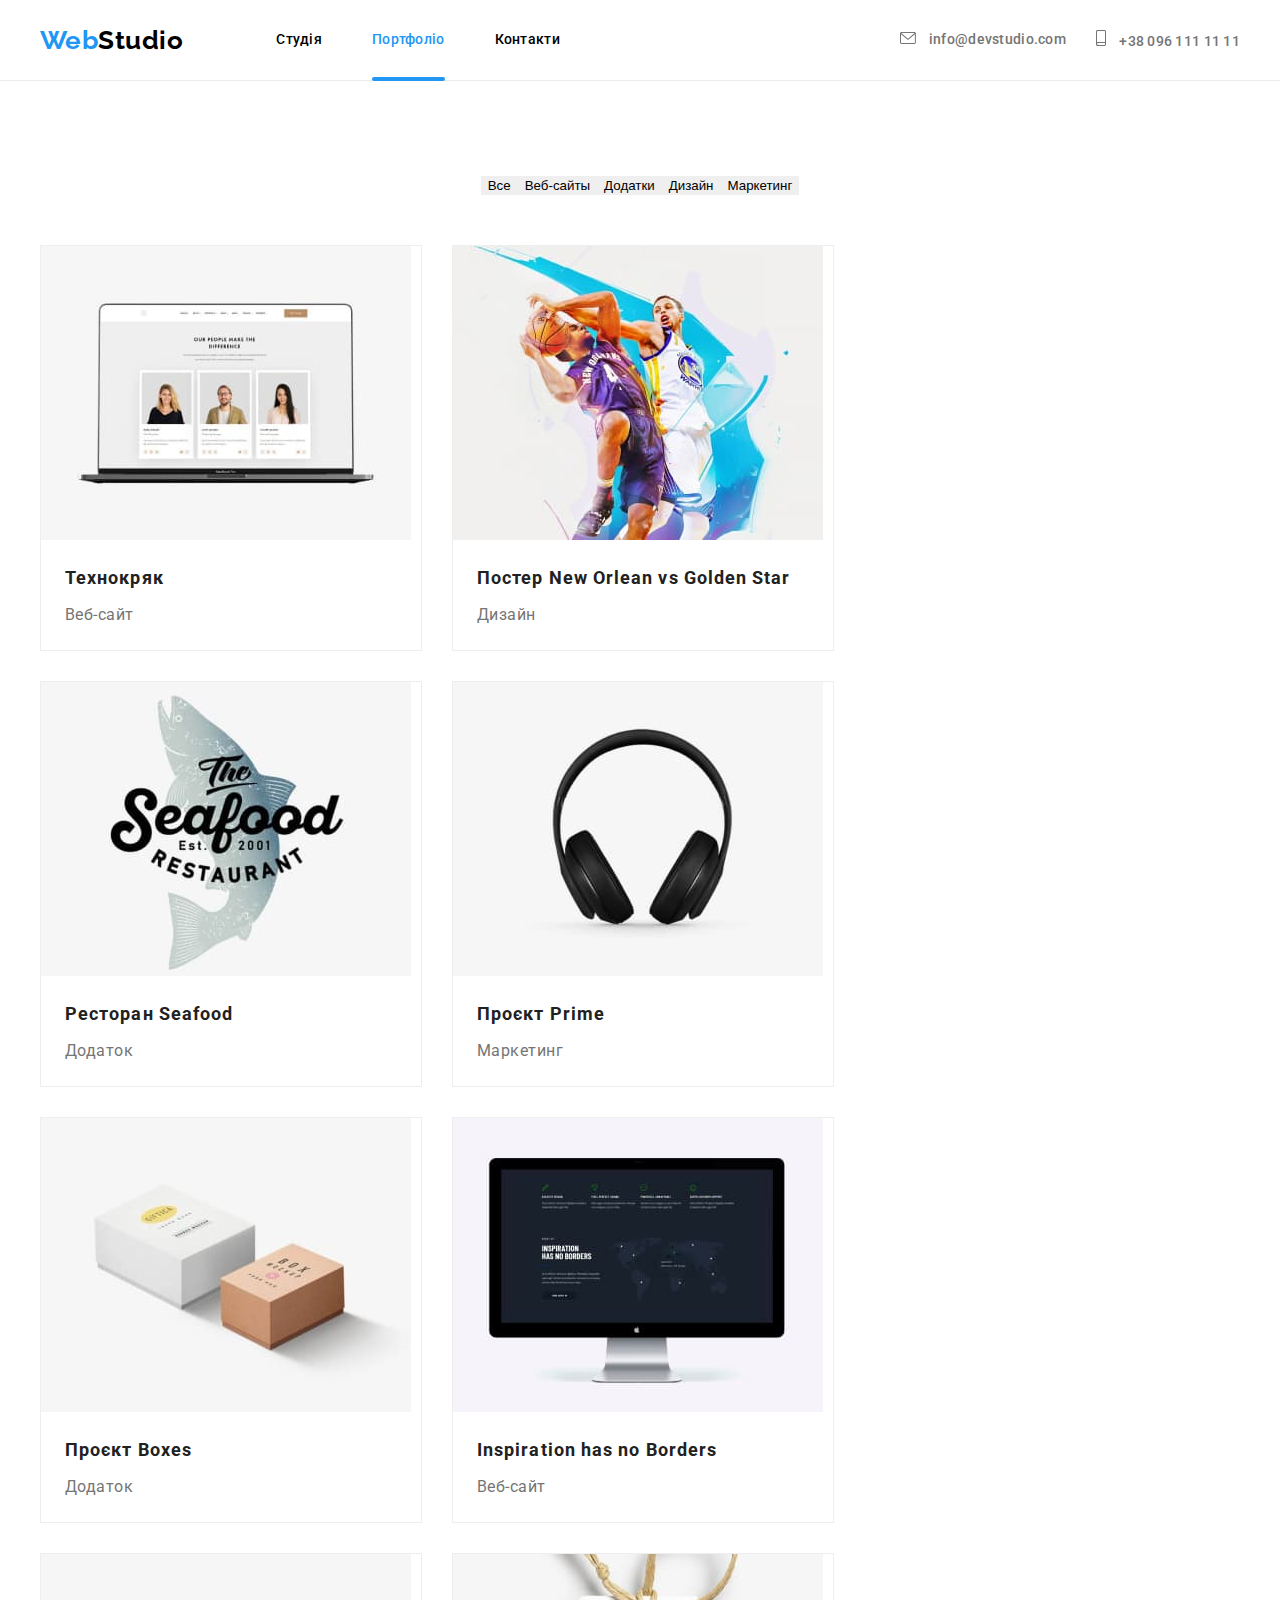
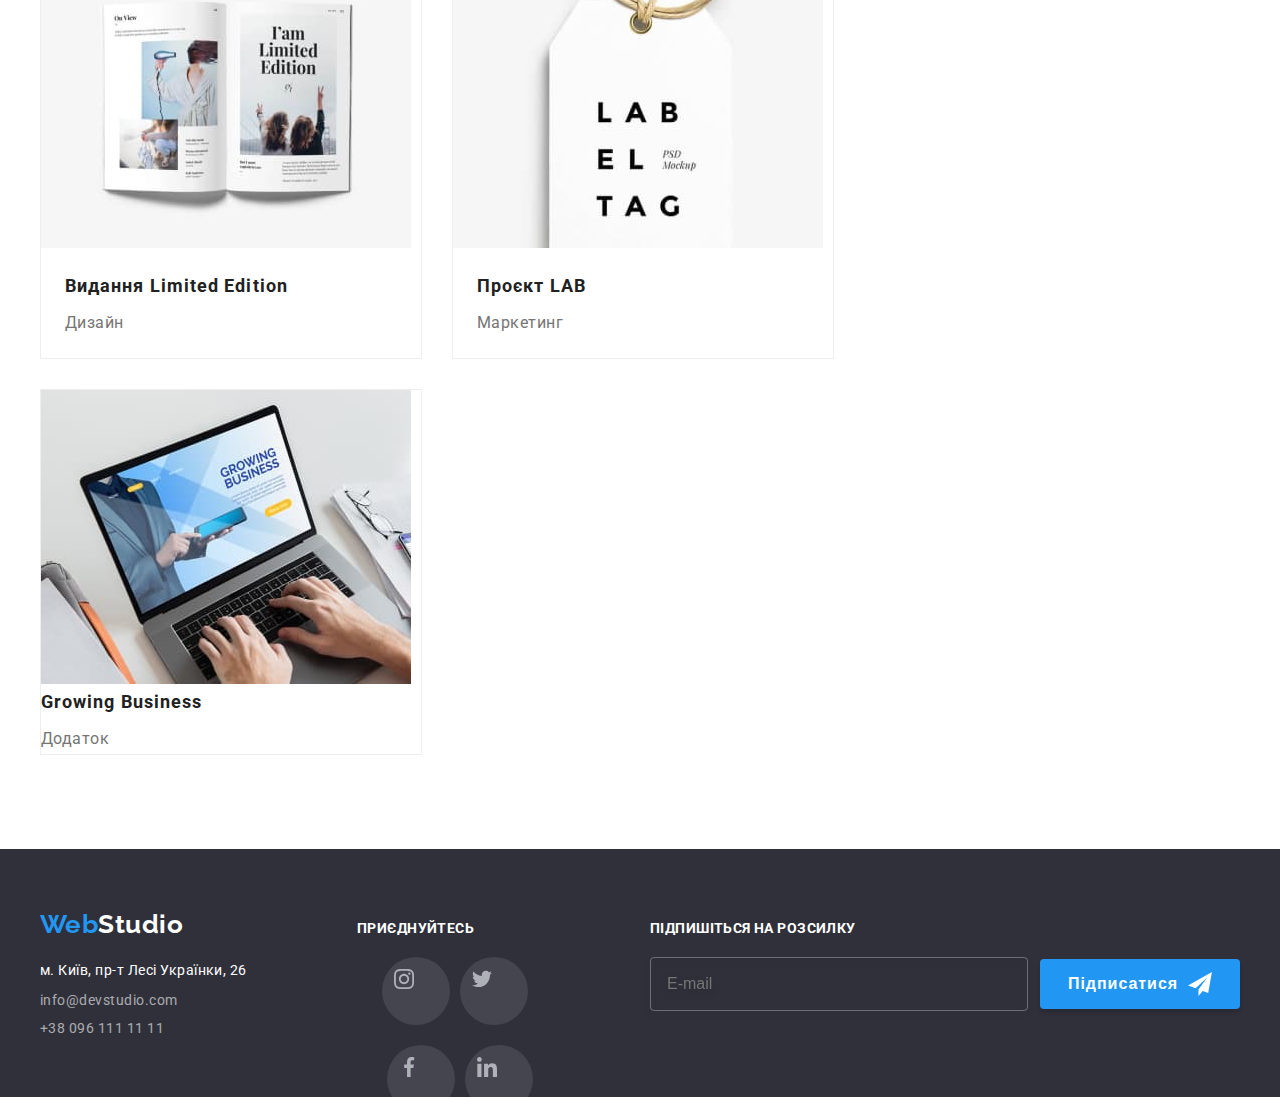
==== commit 75fa69a6: "Підключення  файлу main.min.css" ====
--- a/portfolio.html
+++ b/portfolio.html
@@ -16,7 +16,7 @@
       crossorigin="anonymous"
       referrerpolicy="no-referrer"
     />
-    <link rel="stylesheet" href="./css/styles.css"/>
+    <link rel="stylesheet" href="./css/main.min.css"/>
   </head>
   <body>
     <header class="header">
--- a/css/main.min.css
+++ b/css/main.min.css
@@ -0,0 +1 @@
+:root{--primary-text-color: #757575;--title-text-color: #212121;--accent-text-color: #2196f3;--icon-cont-color: rgba(117, 117, 117, 1);--primary-bg-color: #ffffff;--primary-hero-color: #c4c4c4;--hero-bg-color: #2f303a;--team-bg-color: #f5f4fa;--btn-bg-color: #f5f4fa;--footer-link-color: rgba(255, 255, 255, 0.6);--btn-hover-color: #188ce8;--text-logo-color: rgba(0, 0, 0, 1);--text-shadow-color: 0px 4px 4px rgba(0, 0, 0, 0.25);--social-icon-color: #afb1b8;--cubic-bezier: cubic-bezier(0.4, 0, 0.2, 1);--card-set-gap: 30px;--border-cont-icon: rgba(0, 0, 0, 1);--border-header-color: #ececec}body{background-color:var(--primary-bg-color);font-family:Roboto,sans-serif;font-size:16px;letter-spacing:.03em;margin:0}ul{padding:0;margin:0;list-style:none;letter-spacing:inherit}p,h1,h2,h3,h4,h5,h6,p{margin:0}img{display:block;max-width:100%;height:auto}button{cursor:pointer;border:1px solid rgba(0,0,0,0)}a{text-decoration:none;color:inherit}.visually-hidden{position:absolute;white-space:nowrap;width:1px;height:1px;overflow:hidden;border:0;padding:0;clip:rect(0 0 0 0);-webkit-clip-path:inset(50%);clip-path:inset(50%);margin:-1px}.is-hidden{opacity:0;pointer-events:none}:root{--primary-text-color: #757575;--title-text-color: #212121;--accent-text-color: #2196f3;--icon-cont-color: rgba(117, 117, 117, 1);--primary-bg-color: #ffffff;--primary-hero-color: #c4c4c4;--hero-bg-color: #2f303a;--team-bg-color: #f5f4fa;--btn-bg-color: #f5f4fa;--footer-link-color: rgba(255, 255, 255, 0.6);--btn-hover-color: #188ce8;--text-logo-color: rgba(0, 0, 0, 1);--text-shadow-color: 0px 4px 4px rgba(0, 0, 0, 0.25);--social-icon-color: #afb1b8;--cubic-bezier: cubic-bezier(0.4, 0, 0.2, 1);--card-set-gap: 30px;--border-cont-icon: rgba(0, 0, 0, 1);--border-header-color: #ececec}:root{--primary-text-color: #757575;--title-text-color: #212121;--accent-text-color: #2196f3;--icon-cont-color: rgba(117, 117, 117, 1);--primary-bg-color: #ffffff;--primary-hero-color: #c4c4c4;--hero-bg-color: #2f303a;--team-bg-color: #f5f4fa;--btn-bg-color: #f5f4fa;--footer-link-color: rgba(255, 255, 255, 0.6);--btn-hover-color: #188ce8;--text-logo-color: rgba(0, 0, 0, 1);--text-shadow-color: 0px 4px 4px rgba(0, 0, 0, 0.25);--social-icon-color: #afb1b8;--cubic-bezier: cubic-bezier(0.4, 0, 0.2, 1);--card-set-gap: 30px;--border-cont-icon: rgba(0, 0, 0, 1);--border-header-color: #ececec}:root{--primary-text-color: #757575;--title-text-color: #212121;--accent-text-color: #2196f3;--icon-cont-color: rgba(117, 117, 117, 1);--primary-bg-color: #ffffff;--primary-hero-color: #c4c4c4;--hero-bg-color: #2f303a;--team-bg-color: #f5f4fa;--btn-bg-color: #f5f4fa;--footer-link-color: rgba(255, 255, 255, 0.6);--btn-hover-color: #188ce8;--text-logo-color: rgba(0, 0, 0, 1);--text-shadow-color: 0px 4px 4px rgba(0, 0, 0, 0.25);--social-icon-color: #afb1b8;--cubic-bezier: cubic-bezier(0.4, 0, 0.2, 1);--card-set-gap: 30px;--border-cont-icon: rgba(0, 0, 0, 1);--border-header-color: #ececec}.header{border-bottom:1px solid var(--border-header-color)}.logo{display:block;max-width:145px;width:100%;font-family:"Raleway";font-weight:700;font-size:26px;line-height:1.19;color:var(--text-logo-color);text-decoration:none}.logo__accent{color:var(--accent-text-color)}.nav,.nav-filter{display:flex;align-items:center;justify-content:center}.nav__list{display:flex;align-items:center;margin-left:93px}.nav__item{position:relative}.nav__item:not(:last-child){margin-right:50px}.nav__link,.site-cont__link{font-weight:500;font-size:14px;line-height:1.14;letter-spacing:.02em;text-decoration:none;transition:color 250ms var(--cubic-bezier)}.nav__link{display:inline-block;padding-top:32px;padding-bottom:32px}.nav__link:hover,.nav__link:focus{color:var(--accent-text-color);transition:color 250ms var(--cubic-bezier)}.nav__link--current{color:var(--accent-text-color)}.nav__link--current::after{position:absolute;left:0;bottom:-1px;display:block;content:"";width:100%;height:4px;background-color:var(--accent-text-color);border-radius:2px}.header{border-bottom:1px solid var(--border-header-color)}.header{border-bottom:1px solid var(--border-header-color)}.header{border-bottom:1px solid var(--border-header-color)}.current{color:var(--accent-text-color)}.container{max-width:1200px;width:100%;padding:0px 15px;margin:0 auto}.section{padding-top:94px;padding-bottom:94px}.section__title{font-weight:700;font-size:36px;line-height:1.16;text-align:center;letter-spacing:.03em;margin-top:0;margin-bottom:50px;color:var(--title-text-color)}.header__wrap{display:flex;align-items:center;margin:0 auto;max-width:1200px;width:100%;padding:0px 15px}.site-cont{display:flex;align-items:center;justify-content:center;margin-left:auto}.site-cont__item{margin-left:30px}.site-cont__item:first-child{margin-left:0px}.site-cont__link{display:inline-block;padding-top:16px;padding-bottom:16px;color:var(--primary-text-color)}.site-cont__icon{display:inline-block;fill:currentColor;border:var(--border-cont-icon);margin-right:10px;transition:fill 250ms var(--cubic-bezier)}.site-cont__link:hover,.site-cont__link:focus,.site-cont__link:active{color:var(--accent-text-color);transition:color 250ms var(--cubic-bezier)}.hero{display:block;width:100%;padding:200px 15px;background-color:var(--primary-hero-color);background-image:linear-gradient(to right, rgba(47, 48, 58, 0.4), rgba(47, 48, 58, 0.4)),url(../images/Img14.jpg);background-repeat:no-repeat;background-position:center;background-size:cover;box-shadow:var(--text-shadow-color);text-align:center}.hero__title{max-width:696px;margin:0 auto 50px;color:var(--primary-bg-color);font-weight:900;font-size:44px;line-height:1.36;letter-spacing:.06em;text-align:center;text-transform:uppercase}.hero__btn{display:inline-block;min-width:216px;min-height:50px;padding:10px 32px;border:1px solid rgba(0,0,0,0);border-radius:4px;color:var(--primary-bg-color);background-color:var(--accent-text-color);font-family:inherit;font-weight:700;line-height:1.88;letter-spacing:.06em;align-items:center;text-align:center;cursor:pointer;transition:background-color 250ms var(--cubic-bezier)}.hero__btn:hover,.hero__btn:focus{background-color:var(--btn-hover-color)}.feature__cardset,.team__list{display:flex;flex-wrap:wrap}.feature__card,.team__item{width:calc((100% - 90px)/4);margin-right:30px;align-items:center}.feature__card:nth-child(4n),.team__item:nth-child(4n){margin-right:0}.feature__wrapper{display:flex;align-items:center;justify-content:center;width:270px;height:120px;background:var(--btn-bg-color);background-position:center;border-radius:4px;margin-bottom:30px}.feature__icon{width:70px;height:70px}.feature__title{margin-top:0;margin-bottom:10px;color:var(--title-text-color);font-weight:700;font-size:14px;line-height:1.14;text-transform:uppercase}.feature__text{margin-top:0;margin-bottom:0;color:var(--primary-text-color);font-size:14px;font-weight:400;line-height:1.71;letter-spacing:.03em}.work{padding-top:0;padding-bottom:94px}.work__title{margin-bottom:50px;font-weight:700;font-size:36px;line-height:1.16;text-align:center;color:var(--title-text-color)}.shadow{text-shadow:var(--text-shadow-color)}.work__setbox{display:flex;flex-wrap:wrap}.work__box{position:relative;width:calc((100% - 60px)/3);margin-right:30px;align-items:center;box-shadow:var(--text-shadow-color)}.work__box:nth-child(3n){margin-right:0}.work__text{position:absolute;display:block;width:100%;padding:27px 82px;margin:0;bottom:0;font-weight:700;font-size:14px;line-height:1.14;color:var(--primary-bg-color);background-color:rgba(47,48,58,.8);text-transform:uppercase;text-align:center}.team{background-color:var(--team-bg-color)}.team__list{display:flex;flex-wrap:wrap}.team__item{background-color:var(--primary-bg-color);box-shadow:0px 1px 3px rgba(0,0,0,.12),0px 1px 1px rgba(0,0,0,.14),0px 2px 1px rgba(0,0,0,.2);border-radius:0px 0px 4px 4px}.team__card-text{text-align:center;padding:30px 0}.team__subtitle{margin-bottom:10px;color:var(--title-text-color);font-weight:500;line-height:1.19;text-align:center}.team__text{color:var(--primary-text-color);font-weight:400;line-height:1.19;text-align:center;margin-bottom:16px}.person{display:flex;flex-wrap:wrap;justify-content:center;max-width:206px;max-height:44px;margin-left:auto;margin-right:auto}.person__item:not(:last-child){margin-right:10px}.person__link{display:block;width:44px;height:44px;border-radius:50%;border:inherit;padding:12px;color:var(--social-icon-color);fill:var(--social-icon-color);background:rgba(255,255,255,.1);transition-property:fill background-color;transition-duration:250ms;transition-timing-function:var(--cubic-bezier)}.person__icon{width:20px;height:20px;fill:currentColor}.person__link:hover,.person__link:focus{color:var(--primary-bg-color);background-color:var(--accent-text-color)}.company__list{display:flex;justify-content:space-between}.company__item{display:flex;align-items:center;justify-content:center;margin-left:30px}.company__item:nth-child(1){margin-left:0px}.company__link{display:flex;align-items:center;justify-content:center;width:170px;height:92px;fill:var(--social-icon-color);border:1px solid var(--social-icon-color);border-radius:4px;transition-property:fill border;transition-duration:250ms;transition-timing-function:var(--cubic-bezier)}.company__link:hover,.company__link:focus{fill:var(--accent-text-color);border:1px solid var(--accent-text-color);color:var(--accent-text-color)}.footer{background-color:var(--hero-bg-color);padding-top:60px;padding-bottom:60px}.footer__wrap{display:flex;align-items:baseline;margin:0 auto;max-width:1200px;width:100%;padding:0px 15px}.footer__cont{margin-right:86px}.logo--footer,.footer__text{color:var(--primary-bg-color)}.footer__logo{max-width:145px;width:100%}.footer__address{width:231px}.footer__text{margin-top:20px;line-height:1.5}.footer__item{margin-top:9px}.footer__text,.footer__link{font-style:normal;font-size:14px}.footer__link{color:rgba(255,255,255,.6)}.footer__list{margin:0 auto;padding-left:0}.cta{margin-right:auto}.cta__title{width:100%;font-weight:700;font-size:14px;line-height:1.14;letter-spacing:.03em;text-transform:uppercase;color:var(--primary-bg-color)}.person__item--footer{margin-top:20px}.person__link--footer{background:rgba(255,255,255,.1)}.person__link--footer:hover,.person__link--footer:focus{background-color:var(--accent-text-color);fill:var(--primary-bg-color);cursor:pointer}.subscribe{margin-left:auto}.footer-form{display:flex;align-items:center}.subscribe__input{display:flex;align-items:center;width:358px;height:50px;font-weight:400;font-size:16px;line-height:1.25;color:rgba(255,255,255,.6);background-color:rgba(0,0,0,0);border:1px solid rgba(255,255,255,.3);filter:drop-shadow(0px 4px 4px rgba(0, 0, 0, 0.15));border-radius:4px;margin-top:20px;padding-left:16px}.subscribe__input--focus{border:1px solid rgba(255,255,255,.3);outline:none}.footer-btn{display:flex;justify-content:center;align-items:center;font-weight:700;font-size:16px;line-height:1.88;letter-spacing:.06em;width:200px;height:50px;margin-left:12px;margin-top:20px;box-shadow:0px 4px 4px rgba(0,0,0,.15);border:none;border-radius:4px;background-color:var(--accent-text-color);color:var(--primary-bg-color);padding:10px 28px;transition-property:color background-color box-shadow;transition-duration:250ms;transition-timing-function:var(--cubic-bezier)}.footer-btn:hover,.footer-btn:focus{background:var(--btn-hover-color);cursor:pointer}.footer-btn__icon{display:inline-block;width:24px;height:24px;margin-left:10px;fill:var(--primary-bg-color)}.portfolio{background-color:var(--primary-bg-color)}.nav-filter{display:flex;justify-content:center}.filter{display:flex;justify-content:center;width:100%;margin:0;padding:0;margin-bottom:50px}.filter>.item{margin-right:8px}.filter>.item:nth-child(5n){margin-right:0}.filter .button:hover,.filter .button:focus{color:var(--primary-bg-color);background-color:var(--accent-text-color);box-shadow:0px 4px 4px 0px rgba(0,0,0,.25)}.button{display:inline-block;padding:6px 22px;background-color:var(--btn-bg-color);color:var(--title-text-color);border:1px solid #eee;border-radius:4px;font-family:Roboto,sans-serif;font-style:inherit;font-size:16px;font-weight:500;line-height:1.62;text-align:center;cursor:pointer;transition:background-color 250ms cubic-bezier(0.4, 0, 0.2, 1),color 250ms cubic-bezier(0.4, 0, 0.2, 1),box-shadow 250ms cubic-bezier(0.4, 0, 0.2, 1)}.card-set{padding:0;margin:0;list-style:none;display:flex;flex-wrap:wrap;margin-left:calc(-1*var(--card-set-gap));margin-top:calc(-1*var(--card-set-gap))}.card-set .card-set__item{flex-basis:calc(33.3333333333% - var(--card-set-gap));border:1px solid #eee;background:#fff;transition:box-shadow 250ms cubic-bezier(0.4, 0, 0.2, 1);margin-left:var(--card-set-gap);margin-top:var(--card-set-gap)}.card-set__item{max-height:404px;border:1px solid #eee;background:#fff;transition:box-shadow 250ms cubic-bezier(0.4, 0, 0.2, 1)}.card-set__item:hover,.card-set__item:focus{box-shadow:0px 1px 1px rgba(0,0,0,.12),0px 4px 4px rgba(0,0,0,.06),1px 4px 6px rgba(0,0,0,.16)}.card__thumb{position:relative;overflow:hidden}.card__overlay{position:absolute;top:0;left:0;transform:translateY(100%);opacity:0;width:100%;height:100%;background-color:rgba(33,150,243,.9);transition:transform 250ms cubic-bezier(0.4, 0, 0.2, 1),opacity 250ms cubic-bezier(0.4, 0, 0.2, 1)}.card__absolute{position:absolute;display:flex;top:50%;left:50%;transform:translate(-50%, -50%)}.card__overlay-text{position:absolute;min-width:322px;min-height:168px;top:50%;left:50%;transform:translate(-50%, -50%);font-family:Roboto;font-weight:400;font-size:18px;line-height:1.56;color:var(--primary-bg-color)}.card-set__item:hover .card__overlay{opacity:1;transform:translateY(0)}.product{max-width:100%;padding:20px 24px}.product__heading{color:var(--title-text-color);font-weight:700;font-size:18px;line-height:2;letter-spacing:.06em}.product__text{margin-top:4px;color:var(--primary-text-color);line-height:1.88}.bacdrop{position:fixed;top:0;left:0;width:100%;height:100%;background-color:rgba(0,0,0,.2);opacity:1;transition:opacity 250ms cubic-bezier(0.4, 0, 0.2, 1)}.bacdrop.is-hidden{opacity:0;pointer-events:none}.backdrop.is-hidden .modal{transform:translate(-50%, -50%) scale(1.1)}.modal{position:absolute;top:50%;left:50%;transform:translate(-50%, -50%);min-height:581px;min-width:528px;border-radius:4px;background-color:var(--primary-bg-color);transform:translate(-50%, -50%) scale(1);transition:transform 250ms cubic-bezier(0.4, 0, 0.2, 1);padding:40px}.close-btn{position:absolute;top:8px;right:8px;transform:translate(-8%, -8%);display:flex;justify-content:center;align-items:center;width:30px;height:30px;border-radius:50%;border:1px solid rgba(0,0,0,.1);color:var(--text-logo-color);background-color:inherit;cursor:pointer;padding:0;margin:0;transition:color 250ms cubic-bezier(0.4, 0, 0.2, 1)}.close-btn:hover,.close-btn:focus{fill:var(--accent-text-color);color:var(--accent-text-color)}.close-icon{display:flex;width:18px;height:18px;fill:currentColor}.form{display:flex;flex-direction:column;align-items:center;width:448px;text-align:left;padding:0}.form-title{font-weight:700;font-size:20px;line-height:1.15;text-align:center;letter-spacing:.03em;color:var(--title-text-color);margin-bottom:12px}.role-group{width:100%;margin-bottom:20px;font-size:16px;line-height:1.125}.form-label{display:block;font-weight:400;font-size:12px;line-height:1.17;letter-spacing:.01em;color:var(--primary-text-color);margin-bottom:4px;padding:0}.form-field{position:relative;width:100%;margin-bottom:10px}.form-input{width:100%;min-height:40px;padding-left:42px;border:1px solid rgba(33,33,33,.2);border-radius:4px;color:var(--primary-text-color);outline:none;transition:border 250ms cubic-bezier(0.4, 0, 0.2, 1)}.form-input:focus-within,.form-input:hover,.form-input:focus{cursor:pointer;border:1px solid var(--accent-text-color)}.icon-input{position:absolute;align-items:center;left:12px;top:50%;transform:translateY(-50%);width:18px;height:18px;fill:currentColor;transition:fill 250ms cubic-bezier(0.4, 0, 0.2, 1)}.form-field:focus-within>.icon-input,.form-field:hover>.icon-input,.form-field:focus>.icon-input{cursor:pointer;fill:var(--accent-text-color)}.form-comment{display:block;resize:none;width:100%;min-height:120px;margin:0;padding:12px 16px;border:1px solid rgba(33,33,33,.2);border-radius:4px;color:rgba(117,117,117,.5);outline:none;transition:border 250ms cubic-bezier(0.4, 0, 0.2, 1)}.form-comment:focus-within,.form-comment:hover,.form-comment:focus{cursor:pointer;border:1px solid var(--accent-text-color)}.form-comment::-moz-placeholder{color:rgba(117,117,117,.5);font-weight:400;font-size:14px;line-height:1.14;letter-spacing:.01em}.form-comment:-ms-input-placeholder{color:rgba(117,117,117,.5);font-weight:400;font-size:14px;line-height:1.14;letter-spacing:.01em}.form-comment::placeholder{color:rgba(117,117,117,.5);font-weight:400;font-size:14px;line-height:1.14;letter-spacing:.01em}.form-agreement{position:relative;display:flex;align-items:center;padding-left:24px;margin-bottom:30px;font-weight:400;font-size:14px;line-height:1.71;letter-spacing:.03em;color:var(--primary-text-color)}.form-agreement a{color:var(--accent-text-color)}.icon-input-check{position:absolute;left:0;top:50%;transform:translateY(-50%);width:16px;height:15px;opacity:1;transition:opacity 250ms cubic-bezier(0.4, 0, 0.2, 1);outline:none}.checkbox:checked~.icon-input-check{opacity:0}.icon-input-checked{position:absolute;left:0;top:50%;transform:translateY(-50%);width:16px;height:15px;opacity:0;fill:var(--accent-text-color);transition:opacity 250ms cubic-bezier(0.4, 0, 0.2, 1)}.checkbox:checked~.icon-input-checked{opacity:1}.form-btn{display:flex;align-items:center;justify-content:center;width:200px;height:50px;padding:0;font-weight:700;font-size:16px;line-height:1.88;letter-spacing:.06em;text-align:center;background:var(--accent-text-color);box-shadow:0px 4px 4px rgba(0,0,0,.15);color:var(--primary-bg-color);border-radius:4px;border:none}.form-btn:hover,.form-btn:focus{background:var(--btn-hover-color);transition:background-color 250ms cubic-bezier(0.4, 0, 0.2, 1),color 250ms cubic-bezier(0.4, 0, 0.2, 1),box-shadow 250ms cubic-bezier(0.4, 0, 0.2, 1)}/*# sourceMappingURL=main.min.css.map */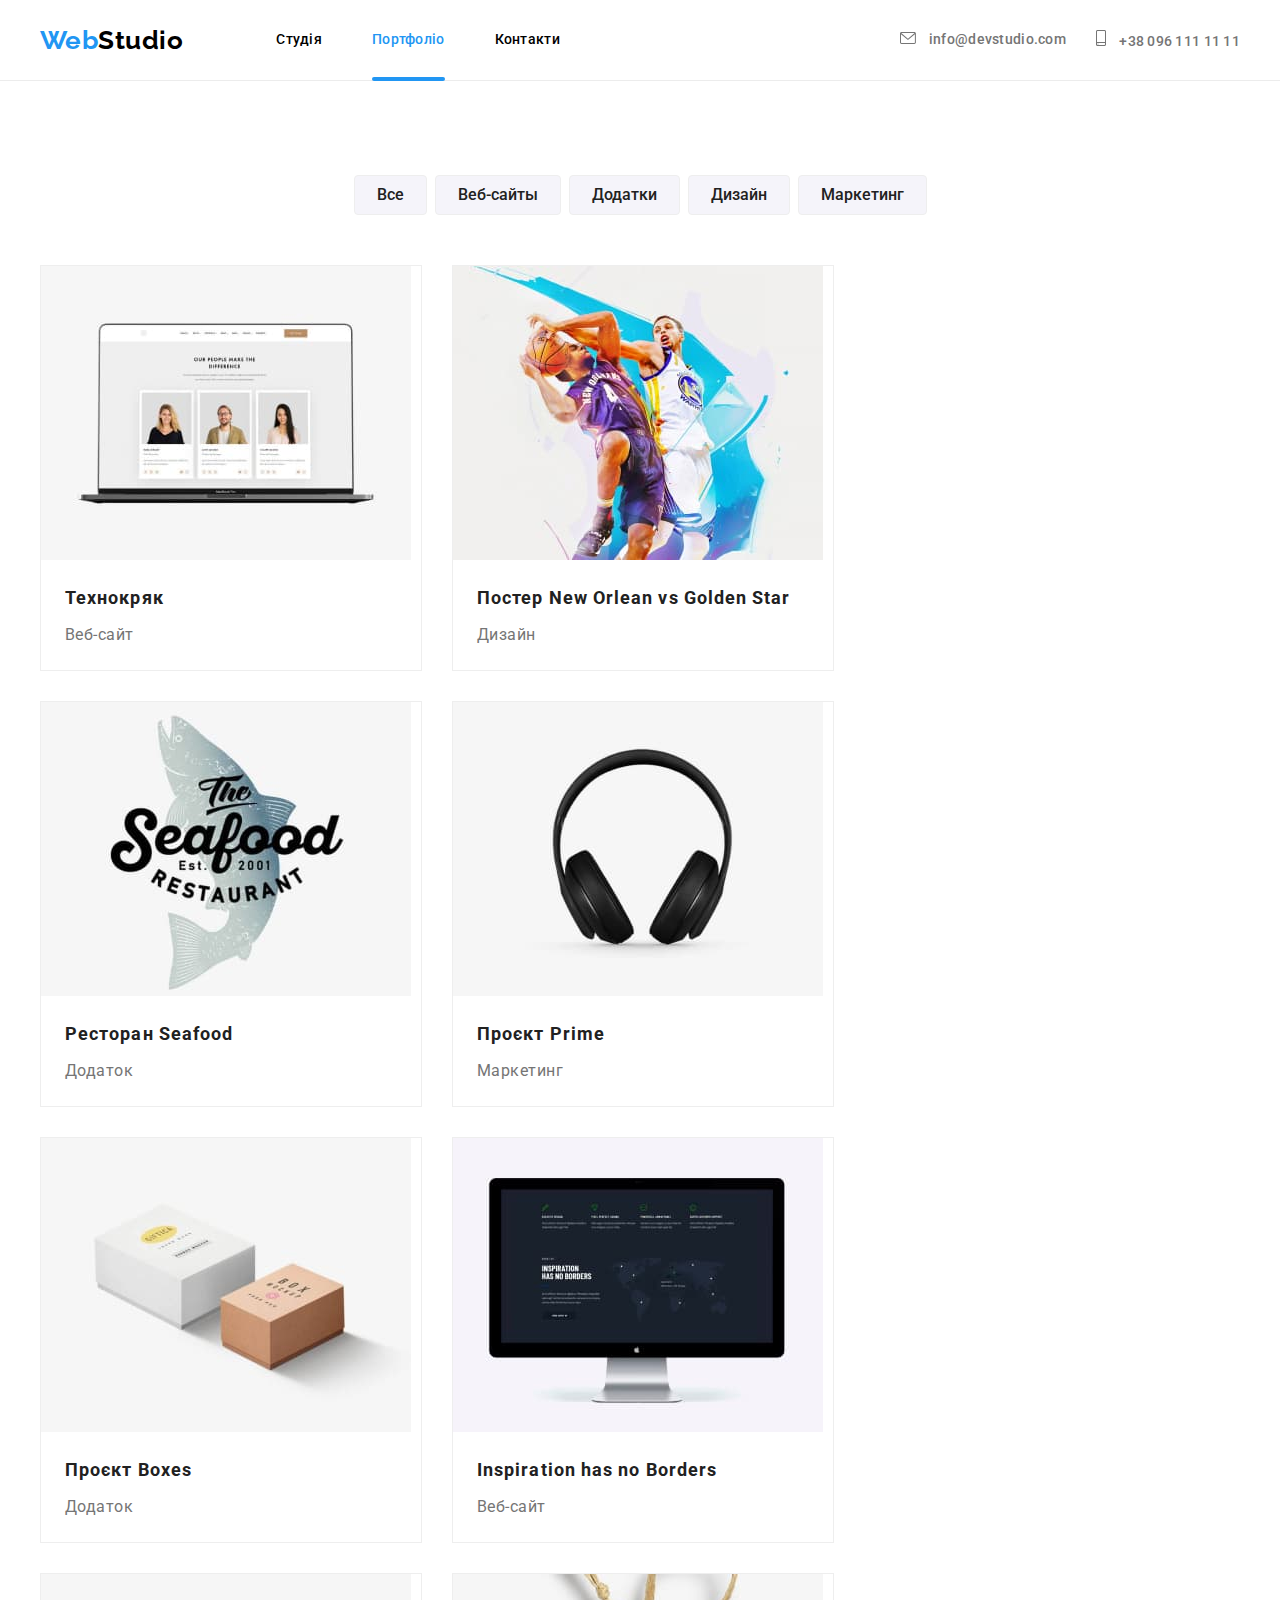
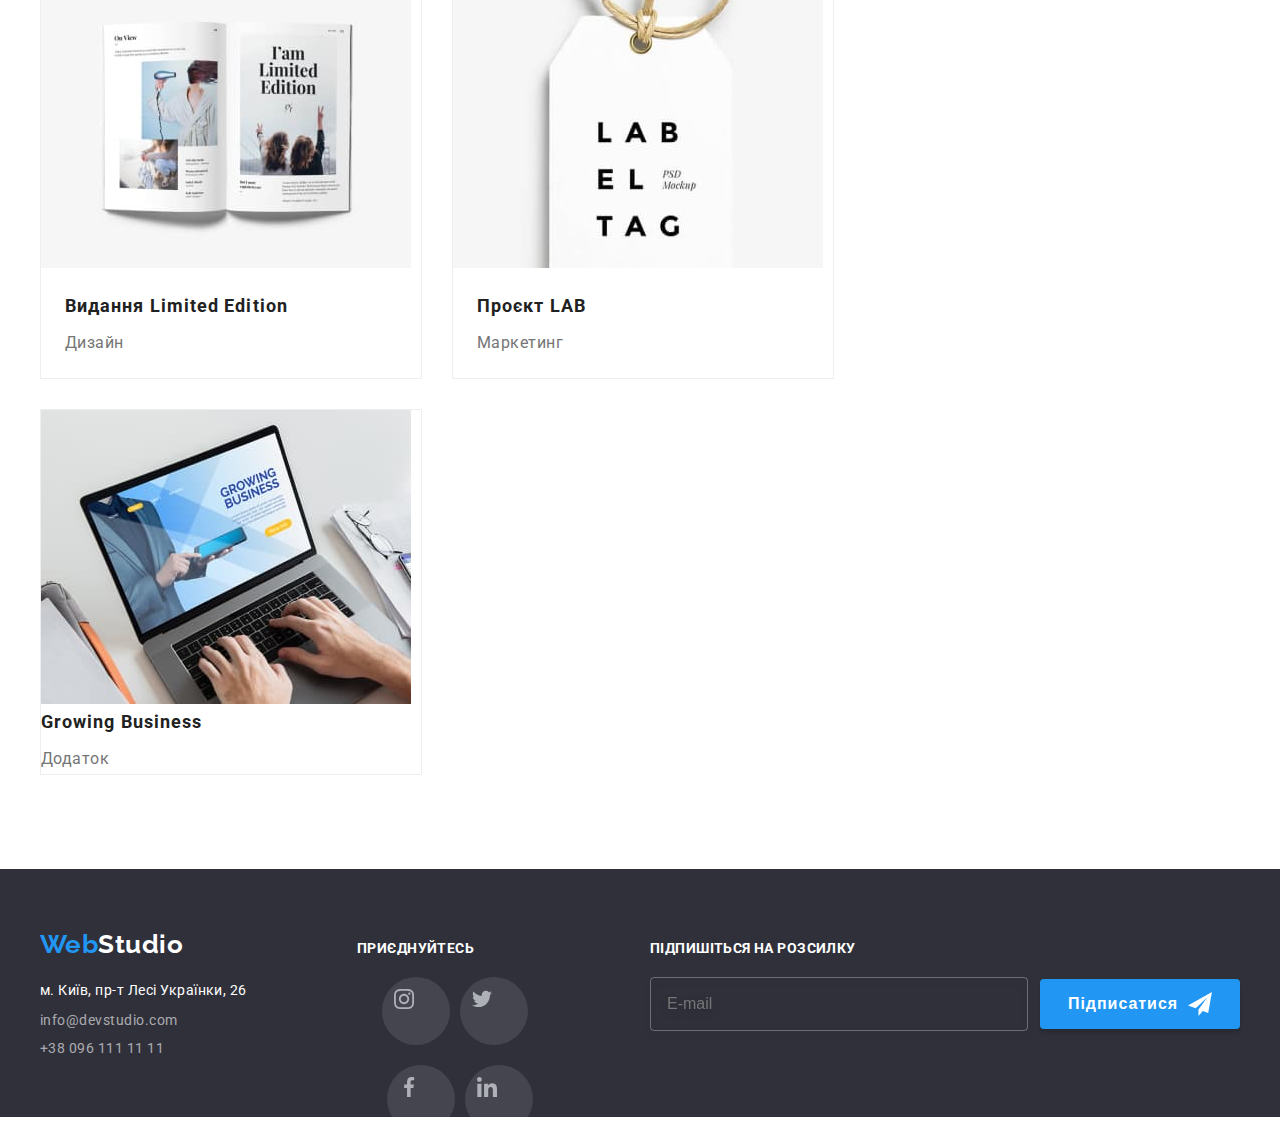
==== commit d9771bdb: "Проблема с файлом" ====
--- a/portfolio.html
+++ b/portfolio.html
@@ -271,29 +271,29 @@
         <div class="cta">
           <strong class="cta__title">приєднуйтесь</strong>
           <ul class="person">
-            <li class="person__item person__item--footer">
-              <a class="person__link person__link--footer" href="#">
+           <li class="person__item person__item--top">
+              <a class="person__link person__link--color" href="#">
                 <svg width="20" height="20" aria-label="Перейти в Instagram">
                   <use href="./images/icons.svg/sprite.svg#icon-instagram2"></use>
                 </svg>
               </a>
             </li>
-            <li class="person__item person__item--footer">
-              <a class="person__link person__link--footer" href="#">
+            <li class="person__item person__item--top">
+              <a class="person__link person__link--color" href="#">
                 <svg width="20" height="20" aria-label="Перейти в Twitter">
                   <use href="./images/icons.svg/sprite.svg#icon-twitter1"></use>
                 </svg>
               </a>
             </li>
-            <li class="person__item person__item--footer">
-              <a class="person__link person__link--footer" href="#">
+            <li class="person__item person__item--top">
+              <a class="person__link person__link--color" href="#">
                 <svg width="20" height="20" aria-label="Перейти в Facebook">
                   <use href="./images/icons.svg/sprite.svg#icon-facebook3"></use>
                 </svg>
               </a>
             </li>
-            <li class="person__item person__item--footer">
-              <a class="person__link person__link--footer" href="#">
+            <li class="person__item person__item--top">
+              <a class="person__link person__link--colorr" href="#">
                 <svg width="20" height="20" aria-label="Перейти в Linkedin">
                   <use href="./images/icons.svg/sprite.svg#icon-linkedin1"></use>
                 </svg>
--- a/css/main.min.css
+++ b/css/main.min.css
@@ -1 +1 @@
-:root{--primary-text-color: #757575;--title-text-color: #212121;--accent-text-color: #2196f3;--icon-cont-color: rgba(117, 117, 117, 1);--primary-bg-color: #ffffff;--primary-hero-color: #c4c4c4;--hero-bg-color: #2f303a;--team-bg-color: #f5f4fa;--btn-bg-color: #f5f4fa;--footer-link-color: rgba(255, 255, 255, 0.6);--btn-hover-color: #188ce8;--text-logo-color: rgba(0, 0, 0, 1);--text-shadow-color: 0px 4px 4px rgba(0, 0, 0, 0.25);--social-icon-color: #afb1b8;--cubic-bezier: cubic-bezier(0.4, 0, 0.2, 1);--card-set-gap: 30px;--border-cont-icon: rgba(0, 0, 0, 1);--border-header-color: #ececec}body{background-color:var(--primary-bg-color);font-family:Roboto,sans-serif;font-size:16px;letter-spacing:.03em;margin:0}ul{padding:0;margin:0;list-style:none;letter-spacing:inherit}p,h1,h2,h3,h4,h5,h6,p{margin:0}img{display:block;max-width:100%;height:auto}button{cursor:pointer;border:1px solid rgba(0,0,0,0)}a{text-decoration:none;color:inherit}.visually-hidden{position:absolute;white-space:nowrap;width:1px;height:1px;overflow:hidden;border:0;padding:0;clip:rect(0 0 0 0);-webkit-clip-path:inset(50%);clip-path:inset(50%);margin:-1px}.is-hidden{opacity:0;pointer-events:none}:root{--primary-text-color: #757575;--title-text-color: #212121;--accent-text-color: #2196f3;--icon-cont-color: rgba(117, 117, 117, 1);--primary-bg-color: #ffffff;--primary-hero-color: #c4c4c4;--hero-bg-color: #2f303a;--team-bg-color: #f5f4fa;--btn-bg-color: #f5f4fa;--footer-link-color: rgba(255, 255, 255, 0.6);--btn-hover-color: #188ce8;--text-logo-color: rgba(0, 0, 0, 1);--text-shadow-color: 0px 4px 4px rgba(0, 0, 0, 0.25);--social-icon-color: #afb1b8;--cubic-bezier: cubic-bezier(0.4, 0, 0.2, 1);--card-set-gap: 30px;--border-cont-icon: rgba(0, 0, 0, 1);--border-header-color: #ececec}:root{--primary-text-color: #757575;--title-text-color: #212121;--accent-text-color: #2196f3;--icon-cont-color: rgba(117, 117, 117, 1);--primary-bg-color: #ffffff;--primary-hero-color: #c4c4c4;--hero-bg-color: #2f303a;--team-bg-color: #f5f4fa;--btn-bg-color: #f5f4fa;--footer-link-color: rgba(255, 255, 255, 0.6);--btn-hover-color: #188ce8;--text-logo-color: rgba(0, 0, 0, 1);--text-shadow-color: 0px 4px 4px rgba(0, 0, 0, 0.25);--social-icon-color: #afb1b8;--cubic-bezier: cubic-bezier(0.4, 0, 0.2, 1);--card-set-gap: 30px;--border-cont-icon: rgba(0, 0, 0, 1);--border-header-color: #ececec}:root{--primary-text-color: #757575;--title-text-color: #212121;--accent-text-color: #2196f3;--icon-cont-color: rgba(117, 117, 117, 1);--primary-bg-color: #ffffff;--primary-hero-color: #c4c4c4;--hero-bg-color: #2f303a;--team-bg-color: #f5f4fa;--btn-bg-color: #f5f4fa;--footer-link-color: rgba(255, 255, 255, 0.6);--btn-hover-color: #188ce8;--text-logo-color: rgba(0, 0, 0, 1);--text-shadow-color: 0px 4px 4px rgba(0, 0, 0, 0.25);--social-icon-color: #afb1b8;--cubic-bezier: cubic-bezier(0.4, 0, 0.2, 1);--card-set-gap: 30px;--border-cont-icon: rgba(0, 0, 0, 1);--border-header-color: #ececec}.header{border-bottom:1px solid var(--border-header-color)}.logo{display:block;max-width:145px;width:100%;font-family:"Raleway";font-weight:700;font-size:26px;line-height:1.19;color:var(--text-logo-color);text-decoration:none}.logo__accent{color:var(--accent-text-color)}.nav,.nav-filter{display:flex;align-items:center;justify-content:center}.nav__list{display:flex;align-items:center;margin-left:93px}.nav__item{position:relative}.nav__item:not(:last-child){margin-right:50px}.nav__link,.site-cont__link{font-weight:500;font-size:14px;line-height:1.14;letter-spacing:.02em;text-decoration:none;transition:color 250ms var(--cubic-bezier)}.nav__link{display:inline-block;padding-top:32px;padding-bottom:32px}.nav__link:hover,.nav__link:focus{color:var(--accent-text-color);transition:color 250ms var(--cubic-bezier)}.nav__link--current{color:var(--accent-text-color)}.nav__link--current::after{position:absolute;left:0;bottom:-1px;display:block;content:"";width:100%;height:4px;background-color:var(--accent-text-color);border-radius:2px}.header{border-bottom:1px solid var(--border-header-color)}.header{border-bottom:1px solid var(--border-header-color)}.header{border-bottom:1px solid var(--border-header-color)}.current{color:var(--accent-text-color)}.container{max-width:1200px;width:100%;padding:0px 15px;margin:0 auto}.section{padding-top:94px;padding-bottom:94px}.section__title{font-weight:700;font-size:36px;line-height:1.16;text-align:center;letter-spacing:.03em;margin-top:0;margin-bottom:50px;color:var(--title-text-color)}.header__wrap{display:flex;align-items:center;margin:0 auto;max-width:1200px;width:100%;padding:0px 15px}.site-cont{display:flex;align-items:center;justify-content:center;margin-left:auto}.site-cont__item{margin-left:30px}.site-cont__item:first-child{margin-left:0px}.site-cont__link{display:inline-block;padding-top:16px;padding-bottom:16px;color:var(--primary-text-color)}.site-cont__icon{display:inline-block;fill:currentColor;border:var(--border-cont-icon);margin-right:10px;transition:fill 250ms var(--cubic-bezier)}.site-cont__link:hover,.site-cont__link:focus,.site-cont__link:active{color:var(--accent-text-color);transition:color 250ms var(--cubic-bezier)}.hero{display:block;width:100%;padding:200px 15px;background-color:var(--primary-hero-color);background-image:linear-gradient(to right, rgba(47, 48, 58, 0.4), rgba(47, 48, 58, 0.4)),url(../images/Img14.jpg);background-repeat:no-repeat;background-position:center;background-size:cover;box-shadow:var(--text-shadow-color);text-align:center}.hero__title{max-width:696px;margin:0 auto 50px;color:var(--primary-bg-color);font-weight:900;font-size:44px;line-height:1.36;letter-spacing:.06em;text-align:center;text-transform:uppercase}.hero__btn{display:inline-block;min-width:216px;min-height:50px;padding:10px 32px;border:1px solid rgba(0,0,0,0);border-radius:4px;color:var(--primary-bg-color);background-color:var(--accent-text-color);font-family:inherit;font-weight:700;line-height:1.88;letter-spacing:.06em;align-items:center;text-align:center;cursor:pointer;transition:background-color 250ms var(--cubic-bezier)}.hero__btn:hover,.hero__btn:focus{background-color:var(--btn-hover-color)}.feature__cardset,.team__list{display:flex;flex-wrap:wrap}.feature__card,.team__item{width:calc((100% - 90px)/4);margin-right:30px;align-items:center}.feature__card:nth-child(4n),.team__item:nth-child(4n){margin-right:0}.feature__wrapper{display:flex;align-items:center;justify-content:center;width:270px;height:120px;background:var(--btn-bg-color);background-position:center;border-radius:4px;margin-bottom:30px}.feature__icon{width:70px;height:70px}.feature__title{margin-top:0;margin-bottom:10px;color:var(--title-text-color);font-weight:700;font-size:14px;line-height:1.14;text-transform:uppercase}.feature__text{margin-top:0;margin-bottom:0;color:var(--primary-text-color);font-size:14px;font-weight:400;line-height:1.71;letter-spacing:.03em}.work{padding-top:0;padding-bottom:94px}.work__title{margin-bottom:50px;font-weight:700;font-size:36px;line-height:1.16;text-align:center;color:var(--title-text-color)}.shadow{text-shadow:var(--text-shadow-color)}.work__setbox{display:flex;flex-wrap:wrap}.work__box{position:relative;width:calc((100% - 60px)/3);margin-right:30px;align-items:center;box-shadow:var(--text-shadow-color)}.work__box:nth-child(3n){margin-right:0}.work__text{position:absolute;display:block;width:100%;padding:27px 82px;margin:0;bottom:0;font-weight:700;font-size:14px;line-height:1.14;color:var(--primary-bg-color);background-color:rgba(47,48,58,.8);text-transform:uppercase;text-align:center}.team{background-color:var(--team-bg-color)}.team__list{display:flex;flex-wrap:wrap}.team__item{background-color:var(--primary-bg-color);box-shadow:0px 1px 3px rgba(0,0,0,.12),0px 1px 1px rgba(0,0,0,.14),0px 2px 1px rgba(0,0,0,.2);border-radius:0px 0px 4px 4px}.team__card-text{text-align:center;padding:30px 0}.team__subtitle{margin-bottom:10px;color:var(--title-text-color);font-weight:500;line-height:1.19;text-align:center}.team__text{color:var(--primary-text-color);font-weight:400;line-height:1.19;text-align:center;margin-bottom:16px}.person{display:flex;flex-wrap:wrap;justify-content:center;max-width:206px;max-height:44px;margin-left:auto;margin-right:auto}.person__item:not(:last-child){margin-right:10px}.person__link{display:block;width:44px;height:44px;border-radius:50%;border:inherit;padding:12px;color:var(--social-icon-color);fill:var(--social-icon-color);background:rgba(255,255,255,.1);transition-property:fill background-color;transition-duration:250ms;transition-timing-function:var(--cubic-bezier)}.person__icon{width:20px;height:20px;fill:currentColor}.person__link:hover,.person__link:focus{color:var(--primary-bg-color);background-color:var(--accent-text-color)}.company__list{display:flex;justify-content:space-between}.company__item{display:flex;align-items:center;justify-content:center;margin-left:30px}.company__item:nth-child(1){margin-left:0px}.company__link{display:flex;align-items:center;justify-content:center;width:170px;height:92px;fill:var(--social-icon-color);border:1px solid var(--social-icon-color);border-radius:4px;transition-property:fill border;transition-duration:250ms;transition-timing-function:var(--cubic-bezier)}.company__link:hover,.company__link:focus{fill:var(--accent-text-color);border:1px solid var(--accent-text-color);color:var(--accent-text-color)}.footer{background-color:var(--hero-bg-color);padding-top:60px;padding-bottom:60px}.footer__wrap{display:flex;align-items:baseline;margin:0 auto;max-width:1200px;width:100%;padding:0px 15px}.footer__cont{margin-right:86px}.logo--footer,.footer__text{color:var(--primary-bg-color)}.footer__logo{max-width:145px;width:100%}.footer__address{width:231px}.footer__text{margin-top:20px;line-height:1.5}.footer__item{margin-top:9px}.footer__text,.footer__link{font-style:normal;font-size:14px}.footer__link{color:rgba(255,255,255,.6)}.footer__list{margin:0 auto;padding-left:0}.cta{margin-right:auto}.cta__title{width:100%;font-weight:700;font-size:14px;line-height:1.14;letter-spacing:.03em;text-transform:uppercase;color:var(--primary-bg-color)}.person__item--footer{margin-top:20px}.person__link--footer{background:rgba(255,255,255,.1)}.person__link--footer:hover,.person__link--footer:focus{background-color:var(--accent-text-color);fill:var(--primary-bg-color);cursor:pointer}.subscribe{margin-left:auto}.footer-form{display:flex;align-items:center}.subscribe__input{display:flex;align-items:center;width:358px;height:50px;font-weight:400;font-size:16px;line-height:1.25;color:rgba(255,255,255,.6);background-color:rgba(0,0,0,0);border:1px solid rgba(255,255,255,.3);filter:drop-shadow(0px 4px 4px rgba(0, 0, 0, 0.15));border-radius:4px;margin-top:20px;padding-left:16px}.subscribe__input--focus{border:1px solid rgba(255,255,255,.3);outline:none}.footer-btn{display:flex;justify-content:center;align-items:center;font-weight:700;font-size:16px;line-height:1.88;letter-spacing:.06em;width:200px;height:50px;margin-left:12px;margin-top:20px;box-shadow:0px 4px 4px rgba(0,0,0,.15);border:none;border-radius:4px;background-color:var(--accent-text-color);color:var(--primary-bg-color);padding:10px 28px;transition-property:color background-color box-shadow;transition-duration:250ms;transition-timing-function:var(--cubic-bezier)}.footer-btn:hover,.footer-btn:focus{background:var(--btn-hover-color);cursor:pointer}.footer-btn__icon{display:inline-block;width:24px;height:24px;margin-left:10px;fill:var(--primary-bg-color)}.portfolio{background-color:var(--primary-bg-color)}.nav-filter{display:flex;justify-content:center}.filter{display:flex;justify-content:center;width:100%;margin:0;padding:0;margin-bottom:50px}.filter>.item{margin-right:8px}.filter>.item:nth-child(5n){margin-right:0}.filter .button:hover,.filter .button:focus{color:var(--primary-bg-color);background-color:var(--accent-text-color);box-shadow:0px 4px 4px 0px rgba(0,0,0,.25)}.button{display:inline-block;padding:6px 22px;background-color:var(--btn-bg-color);color:var(--title-text-color);border:1px solid #eee;border-radius:4px;font-family:Roboto,sans-serif;font-style:inherit;font-size:16px;font-weight:500;line-height:1.62;text-align:center;cursor:pointer;transition:background-color 250ms cubic-bezier(0.4, 0, 0.2, 1),color 250ms cubic-bezier(0.4, 0, 0.2, 1),box-shadow 250ms cubic-bezier(0.4, 0, 0.2, 1)}.card-set{padding:0;margin:0;list-style:none;display:flex;flex-wrap:wrap;margin-left:calc(-1*var(--card-set-gap));margin-top:calc(-1*var(--card-set-gap))}.card-set .card-set__item{flex-basis:calc(33.3333333333% - var(--card-set-gap));border:1px solid #eee;background:#fff;transition:box-shadow 250ms cubic-bezier(0.4, 0, 0.2, 1);margin-left:var(--card-set-gap);margin-top:var(--card-set-gap)}.card-set__item{max-height:404px;border:1px solid #eee;background:#fff;transition:box-shadow 250ms cubic-bezier(0.4, 0, 0.2, 1)}.card-set__item:hover,.card-set__item:focus{box-shadow:0px 1px 1px rgba(0,0,0,.12),0px 4px 4px rgba(0,0,0,.06),1px 4px 6px rgba(0,0,0,.16)}.card__thumb{position:relative;overflow:hidden}.card__overlay{position:absolute;top:0;left:0;transform:translateY(100%);opacity:0;width:100%;height:100%;background-color:rgba(33,150,243,.9);transition:transform 250ms cubic-bezier(0.4, 0, 0.2, 1),opacity 250ms cubic-bezier(0.4, 0, 0.2, 1)}.card__absolute{position:absolute;display:flex;top:50%;left:50%;transform:translate(-50%, -50%)}.card__overlay-text{position:absolute;min-width:322px;min-height:168px;top:50%;left:50%;transform:translate(-50%, -50%);font-family:Roboto;font-weight:400;font-size:18px;line-height:1.56;color:var(--primary-bg-color)}.card-set__item:hover .card__overlay{opacity:1;transform:translateY(0)}.product{max-width:100%;padding:20px 24px}.product__heading{color:var(--title-text-color);font-weight:700;font-size:18px;line-height:2;letter-spacing:.06em}.product__text{margin-top:4px;color:var(--primary-text-color);line-height:1.88}.bacdrop{position:fixed;top:0;left:0;width:100%;height:100%;background-color:rgba(0,0,0,.2);opacity:1;transition:opacity 250ms cubic-bezier(0.4, 0, 0.2, 1)}.bacdrop.is-hidden{opacity:0;pointer-events:none}.backdrop.is-hidden .modal{transform:translate(-50%, -50%) scale(1.1)}.modal{position:absolute;top:50%;left:50%;transform:translate(-50%, -50%);min-height:581px;min-width:528px;border-radius:4px;background-color:var(--primary-bg-color);transform:translate(-50%, -50%) scale(1);transition:transform 250ms cubic-bezier(0.4, 0, 0.2, 1);padding:40px}.close-btn{position:absolute;top:8px;right:8px;transform:translate(-8%, -8%);display:flex;justify-content:center;align-items:center;width:30px;height:30px;border-radius:50%;border:1px solid rgba(0,0,0,.1);color:var(--text-logo-color);background-color:inherit;cursor:pointer;padding:0;margin:0;transition:color 250ms cubic-bezier(0.4, 0, 0.2, 1)}.close-btn:hover,.close-btn:focus{fill:var(--accent-text-color);color:var(--accent-text-color)}.close-icon{display:flex;width:18px;height:18px;fill:currentColor}.form{display:flex;flex-direction:column;align-items:center;width:448px;text-align:left;padding:0}.form-title{font-weight:700;font-size:20px;line-height:1.15;text-align:center;letter-spacing:.03em;color:var(--title-text-color);margin-bottom:12px}.role-group{width:100%;margin-bottom:20px;font-size:16px;line-height:1.125}.form-label{display:block;font-weight:400;font-size:12px;line-height:1.17;letter-spacing:.01em;color:var(--primary-text-color);margin-bottom:4px;padding:0}.form-field{position:relative;width:100%;margin-bottom:10px}.form-input{width:100%;min-height:40px;padding-left:42px;border:1px solid rgba(33,33,33,.2);border-radius:4px;color:var(--primary-text-color);outline:none;transition:border 250ms cubic-bezier(0.4, 0, 0.2, 1)}.form-input:focus-within,.form-input:hover,.form-input:focus{cursor:pointer;border:1px solid var(--accent-text-color)}.icon-input{position:absolute;align-items:center;left:12px;top:50%;transform:translateY(-50%);width:18px;height:18px;fill:currentColor;transition:fill 250ms cubic-bezier(0.4, 0, 0.2, 1)}.form-field:focus-within>.icon-input,.form-field:hover>.icon-input,.form-field:focus>.icon-input{cursor:pointer;fill:var(--accent-text-color)}.form-comment{display:block;resize:none;width:100%;min-height:120px;margin:0;padding:12px 16px;border:1px solid rgba(33,33,33,.2);border-radius:4px;color:rgba(117,117,117,.5);outline:none;transition:border 250ms cubic-bezier(0.4, 0, 0.2, 1)}.form-comment:focus-within,.form-comment:hover,.form-comment:focus{cursor:pointer;border:1px solid var(--accent-text-color)}.form-comment::-moz-placeholder{color:rgba(117,117,117,.5);font-weight:400;font-size:14px;line-height:1.14;letter-spacing:.01em}.form-comment:-ms-input-placeholder{color:rgba(117,117,117,.5);font-weight:400;font-size:14px;line-height:1.14;letter-spacing:.01em}.form-comment::placeholder{color:rgba(117,117,117,.5);font-weight:400;font-size:14px;line-height:1.14;letter-spacing:.01em}.form-agreement{position:relative;display:flex;align-items:center;padding-left:24px;margin-bottom:30px;font-weight:400;font-size:14px;line-height:1.71;letter-spacing:.03em;color:var(--primary-text-color)}.form-agreement a{color:var(--accent-text-color)}.icon-input-check{position:absolute;left:0;top:50%;transform:translateY(-50%);width:16px;height:15px;opacity:1;transition:opacity 250ms cubic-bezier(0.4, 0, 0.2, 1);outline:none}.checkbox:checked~.icon-input-check{opacity:0}.icon-input-checked{position:absolute;left:0;top:50%;transform:translateY(-50%);width:16px;height:15px;opacity:0;fill:var(--accent-text-color);transition:opacity 250ms cubic-bezier(0.4, 0, 0.2, 1)}.checkbox:checked~.icon-input-checked{opacity:1}.form-btn{display:flex;align-items:center;justify-content:center;width:200px;height:50px;padding:0;font-weight:700;font-size:16px;line-height:1.88;letter-spacing:.06em;text-align:center;background:var(--accent-text-color);box-shadow:0px 4px 4px rgba(0,0,0,.15);color:var(--primary-bg-color);border-radius:4px;border:none}.form-btn:hover,.form-btn:focus{background:var(--btn-hover-color);transition:background-color 250ms cubic-bezier(0.4, 0, 0.2, 1),color 250ms cubic-bezier(0.4, 0, 0.2, 1),box-shadow 250ms cubic-bezier(0.4, 0, 0.2, 1)}/*# sourceMappingURL=main.min.css.map */+:root{--primary-text-color: #757575;--title-text-color: #212121;--accent-text-color: #2196f3;--icon-cont-color: rgba(117, 117, 117, 1);--primary-bg-color: #ffffff;--primary-hero-color: #c4c4c4;--hero-bg-color: #2f303a;--team-bg-color: #f5f4fa;--btn-bg-color: #f5f4fa;--footer-link-color: rgba(255, 255, 255, 0.6);--btn-hover-color: #188ce8;--text-logo-color: rgba(0, 0, 0, 1);--text-shadow-color: 0px 4px 4px rgba(0, 0, 0, 0.25);--social-icon-color: #afb1b8;--cubic-bezier: cubic-bezier(0.4, 0, 0.2, 1);--card-set-gap: 30px;--border-cont-icon: rgba(0, 0, 0, 1);--border-header-color: #ececec}body{background-color:var(--primary-bg-color);font-family:Roboto,sans-serif;font-size:16px;letter-spacing:.03em;margin:0}ul{padding:0;margin:0;list-style:none;letter-spacing:inherit}p,h1,h2,h3,h4,h5,h6,p{margin:0}img{display:block;max-width:100%;height:auto}button{cursor:pointer;border:1px solid rgba(0,0,0,0)}a{text-decoration:none;color:inherit}.current{color:var(--accent-text-color)}.container{max-width:1200px;width:100%;padding:0px 15px;margin:0 auto}.section{padding-top:94px;padding-bottom:94px}.visually-hidden{position:absolute;white-space:nowrap;width:1px;height:1px;overflow:hidden;border:0;padding:0;clip:rect(0 0 0 0);-webkit-clip-path:inset(50%);clip-path:inset(50%);margin:-1px}.is-hidden{opacity:0;pointer-events:none}:root{--primary-text-color: #757575;--title-text-color: #212121;--accent-text-color: #2196f3;--icon-cont-color: rgba(117, 117, 117, 1);--primary-bg-color: #ffffff;--primary-hero-color: #c4c4c4;--hero-bg-color: #2f303a;--team-bg-color: #f5f4fa;--btn-bg-color: #f5f4fa;--footer-link-color: rgba(255, 255, 255, 0.6);--btn-hover-color: #188ce8;--text-logo-color: rgba(0, 0, 0, 1);--text-shadow-color: 0px 4px 4px rgba(0, 0, 0, 0.25);--social-icon-color: #afb1b8;--cubic-bezier: cubic-bezier(0.4, 0, 0.2, 1);--card-set-gap: 30px;--border-cont-icon: rgba(0, 0, 0, 1);--border-header-color: #ececec}.header{border-bottom:1px solid var(--border-header-color)}.header__wrap{display:flex;align-items:center;margin:0 auto;max-width:1200px;width:100%;padding:0px 15px}.logo{display:block;max-width:145px;width:100%;font-family:"Raleway";font-weight:700;font-size:26px;line-height:1.19;color:var(--text-logo-color);text-decoration:none}.logo__accent{color:var(--accent-text-color)}.logo--footer,.footer__text{color:var(--primary-bg-color)}.footer__logo{max-width:145px;width:100%}.nav,.nav-filter{display:flex;align-items:center;justify-content:center}.nav__list{display:flex;align-items:center;margin-left:93px}.nav__item{position:relative}.nav__item:not(:last-child){margin-right:50px}.nav__link,.site-cont__link{font-weight:500;font-size:14px;line-height:1.14;letter-spacing:.02em;text-decoration:none;transition:color 250ms var(--cubic-bezier)}.nav__link{display:inline-block;padding-top:32px;padding-bottom:32px}.nav__link:hover,.nav__link:focus{color:var(--accent-text-color);transition:color 250ms var(--cubic-bezier)}.nav__link--current{color:var(--accent-text-color)}.nav__link--current::after{position:absolute;left:0;bottom:-1px;display:block;content:"";width:100%;height:4px;background-color:var(--accent-text-color);border-radius:2px}.site-cont{display:flex;align-items:center;justify-content:center;margin-left:auto}.site-cont__item{margin-left:30px}.site-cont__item:first-child{margin-left:0px}.site-cont__link{display:inline-block;padding-top:16px;padding-bottom:16px;color:var(--primary-text-color)}.site-cont__icon{display:inline-block;fill:currentColor;border:var(--border-cont-icon);margin-right:10px;transition:fill 250ms var(--cubic-bezier)}.site-cont__link:hover,.site-cont__link:focus,.site-cont__link:active{color:var(--accent-text-color);transition:color 250ms var(--cubic-bezier)}.hero{display:block;width:100%;padding:200px 15px;background-color:var(--primary-hero-color);background-image:linear-gradient(to right, rgba(47, 48, 58, 0.4), rgba(47, 48, 58, 0.4)),url(../images/Img14.jpg);background-repeat:no-repeat;background-position:center;background-size:cover;box-shadow:var(--text-shadow-color);text-align:center}.hero__title{max-width:696px;margin:0 auto 50px;color:var(--primary-bg-color);font-weight:900;font-size:44px;line-height:1.36;letter-spacing:.06em;text-align:center;text-transform:uppercase}.hero__btn{display:inline-block;min-width:216px;min-height:50px;padding:10px 32px;border:1px solid rgba(0,0,0,0);border-radius:4px;color:var(--primary-bg-color);background-color:var(--accent-text-color);font-family:inherit;font-weight:700;line-height:1.88;letter-spacing:.06em;align-items:center;text-align:center;cursor:pointer;transition:background-color 250ms var(--cubic-bezier)}.hero__btn:hover,.hero__btn:focus{background-color:var(--btn-hover-color)}.feature__wrapper{display:flex;align-items:center;justify-content:center;width:270px;height:120px;background:var(--btn-bg-color);background-position:center;border-radius:4px;margin-bottom:30px}.feature__icon{width:70px;height:70px}.feature__title{margin-top:0;margin-bottom:10px;color:var(--title-text-color);font-weight:700;font-size:14px;line-height:1.14;text-transform:uppercase}.feature__text{margin-top:0;margin-bottom:0;color:var(--primary-text-color);font-size:14px;font-weight:400;line-height:1.71}.work{padding-top:0;padding-bottom:94px}.shadow{text-shadow:var(--text-shadow-color)}.work__box{position:relative;width:calc((100% - 60px)/3);margin-right:30px;align-items:center;box-shadow:var(--text-shadow-color)}.work__box:nth-child(3n){margin-right:0}.work__text{position:absolute;display:block;width:100%;padding:27px 82px;margin:0;bottom:0;font-weight:700;font-size:14px;line-height:1.14;color:var(--primary-bg-color);background-color:rgba(47,48,58,.8);text-transform:uppercase;text-align:center}.team{background-color:var(--team-bg-color)}.team__item{background-color:var(--primary-bg-color);box-shadow:0px 1px 3px rgba(0,0,0,.12),0px 1px 1px rgba(0,0,0,.14),0px 2px 1px rgba(0,0,0,.2);border-radius:0px 0px 4px 4px}.team__subtitle{margin-bottom:10px;color:var(--title-text-color);font-weight:500;line-height:1.19;text-align:center}.team__text{color:var(--primary-text-color);font-weight:400;line-height:1.19;text-align:center;margin-bottom:16px}.team__card-text{text-align:center;padding:30px 0}.person{display:flex;flex-wrap:wrap;justify-content:center;max-width:206px;max-height:44px;margin-left:auto;margin-right:auto}.person__item:not(:last-child){margin-right:10px}.person__link{display:block;width:44px;height:44px;border-radius:50%;border:inherit;padding:12px;color:var(--social-icon-color);fill:var(--social-icon-color);background:rgba(255,255,255,.1);transition-property:fill background-color;transition-duration:250ms;transition-timing-function:var(--cubic-bezier)}.person__icon{width:20px;height:20px;fill:currentColor}.person__link:hover,.person__link:focus{color:var(--primary-bg-color);background-color:var(--accent-text-color)}.company__item:not(:first-child){margin-left:30px}.company__link{display:flex;align-items:center;justify-content:center;width:170px;height:92px;fill:var(--social-icon-color);border:1px solid var(--social-icon-color);border-radius:4px;transition-property:fill border;transition-duration:250ms;transition-timing-function:var(--cubic-bezier)}.company__link:hover,.company__link:focus{fill:var(--accent-text-color);border:1px solid var(--accent-text-color);color:var(--accent-text-color)}footer{background-color:var(--hero-bg-color);padding-top:60px;padding-bottom:60px}.footer__wrap{display:flex;align-items:baseline;margin:0 auto;max-width:1200px;width:100%;padding:0px 15px}.footer__cont{margin-right:86px}.footer__address{width:231px}.footer__text{margin-top:20px;line-height:1.5}.footer__item{margin-top:9px}.footer__text,.footer__link{font-style:normal;font-size:14px}.footer__link{color:rgba(255,255,255,.6)}.footer__list{margin:0 auto;padding-left:0}.bacdrop{position:fixed;top:0;left:0;width:100%;height:100%;background-color:rgba(0,0,0,.2);opacity:1;transition:opacity 250ms cubic-bezier(0.4, 0, 0.2, 1)}.bacdrop.is-hidden{opacity:0;pointer-events:none}.backdrop.is-hidden .modal{transform:translate(-50%, -50%) scale(1.1)}footer{background-color:var(--hero-bg-color);padding-top:60px;padding-bottom:60px}.footer__wrap{display:flex;align-items:baseline;margin:0 auto;max-width:1200px;width:100%;padding:0px 15px}.footer__cont{margin-right:86px}.footer__address{width:231px}.footer__text{margin-top:20px;line-height:1.5}.footer__item{margin-top:9px}.footer__text,.footer__link{font-style:normal;font-size:14px}.footer__link{color:rgba(255,255,255,.6)}.footer__list{margin:0 auto;padding-left:0}.current{color:var(--accent-text-color)}.container{max-width:1200px;width:100%;padding:0px 15px;margin:0 auto}.section{padding-top:94px;padding-bottom:94px}.section__title{font-weight:700;font-size:36px;line-height:1.16;text-align:center;letter-spacing:.03em;margin-top:0;margin-bottom:50px;color:var(--title-text-color)}.feature__cardset,.team__list{display:flex;flex-wrap:wrap}.feature__card,.team__item{width:calc((100% - 90px)/4);margin-right:30px;align-items:center}.feature__card:nth-child(4n),.team__item:nth-child(4n){margin-right:0}.work__title{margin-bottom:50px;font-weight:700;font-size:36px;line-height:1.16;text-align:center;color:var(--title-text-color)}.work__setbox{display:flex;flex-wrap:wrap}.team__list{display:flex;flex-wrap:wrap}.company__list{display:flex;justify-content:space-between}.cta{margin-right:auto}.cta__title{width:100%;font-weight:700;font-size:14px;line-height:1.14;letter-spacing:.03em;text-transform:uppercase;color:var(--primary-bg-color)}.person__item--top{margin-top:20px}.person__link--color{background:rgba(255,255,255,.1)}.person__link--color:hover,.person__link--color:focus{background-color:var(--accent-text-color);fill:var(--primary-bg-color);cursor:pointer}.subscribe{margin-left:auto}.footer-form{display:flex;align-items:center}.subscribe__input{display:flex;align-items:center;width:358px;height:50px;font-weight:400;font-size:16px;line-height:1.25;color:rgba(255,255,255,.6);background-color:rgba(0,0,0,0);border:1px solid rgba(255,255,255,.3);filter:drop-shadow(0px 4px 4px rgba(0, 0, 0, 0.15));border-radius:4px;margin-top:20px;padding-left:16px}.subscribe__input--focus{border:1px solid rgba(255,255,255,.3);outline:none}.footer-btn{display:flex;justify-content:center;align-items:center;font-weight:700;font-size:16px;line-height:1.88;letter-spacing:.06em;width:200px;height:50px;margin-left:12px;margin-top:20px;box-shadow:0px 4px 4px rgba(0,0,0,.15);border:none;border-radius:4px;background-color:var(--accent-text-color);color:var(--primary-bg-color);padding:10px 28px;transition-property:color background-color box-shadow;transition-duration:250ms;transition-timing-function:var(--cubic-bezier)}.footer-btn:hover,.footer-btn:focus{background:var(--btn-hover-color);cursor:pointer}.footer-btn__icon{display:inline-block;width:24px;height:24px;margin-left:10px;fill:var(--primary-bg-color)}.portfolio{background-color:var(--primary-bg-color)}.nav-filter{display:flex;justify-content:center}.filter{display:flex;justify-content:center;width:100%;margin:0;padding:0;margin-bottom:50px}.filter>.filter__item{margin-right:8px}.filter>.filter__item:nth-child(5n){margin-right:0}.filter .filter__button:hover,.filter .filter__button:focus{color:var(--primary-bg-color);background-color:var(--accent-text-color);box-shadow:0px 4px 4px 0px rgba(0,0,0,.25)}.filter__button{display:inline-block;padding:6px 22px;background-color:var(--btn-bg-color);color:var(--title-text-color);border:1px solid #eee;border-radius:4px;font-family:Roboto,sans-serif;font-style:inherit;font-size:16px;font-weight:500;line-height:1.62;text-align:center;cursor:pointer;transition:background-color 250ms cubic-bezier(0.4, 0, 0.2, 1),color 250ms cubic-bezier(0.4, 0, 0.2, 1),box-shadow 250ms cubic-bezier(0.4, 0, 0.2, 1)}.card-set{padding:0;margin:0;list-style:none;display:flex;flex-wrap:wrap;margin-left:calc(-1*var(--card-set-gap));margin-top:calc(-1*var(--card-set-gap))}.card-set .card-set__item{flex-basis:calc(33.3333333333% - var(--card-set-gap));border:1px solid #eee;background:#fff;transition:box-shadow 250ms cubic-bezier(0.4, 0, 0.2, 1);margin-left:var(--card-set-gap);margin-top:var(--card-set-gap)}.card-set__item{max-height:404px;border:1px solid #eee;background:#fff;transition:box-shadow 250ms cubic-bezier(0.4, 0, 0.2, 1)}.card-set__item:hover,.card-set__item:focus{box-shadow:0px 1px 1px rgba(0,0,0,.12),0px 4px 4px rgba(0,0,0,.06),1px 4px 6px rgba(0,0,0,.16)}.card__thumb{position:relative;overflow:hidden}.card__overlay{position:absolute;top:0;left:0;transform:translateY(100%);opacity:0;width:100%;height:100%;background-color:rgba(33,150,243,.9);transition:transform 250ms cubic-bezier(0.4, 0, 0.2, 1),opacity 250ms cubic-bezier(0.4, 0, 0.2, 1)}.card__absolute{position:absolute;display:flex;top:50%;left:50%;transform:translate(-50%, -50%)}.card__overlay-text{position:absolute;min-width:322px;min-height:168px;top:50%;left:50%;transform:translate(-50%, -50%);font-family:Roboto;font-weight:400;font-size:18px;line-height:1.56;color:var(--primary-bg-color)}.card-set__item:hover .card__overlay{opacity:1;transform:translateY(0)}.product{max-width:100%;padding:20px 24px}.product__heading{color:var(--title-text-color);font-weight:700;font-size:18px;line-height:2;letter-spacing:.06em}.product__text{margin-top:4px;color:var(--primary-text-color);line-height:1.88}.form{display:flex;flex-direction:column;align-items:center;width:448px;text-align:left;padding:0}.form__title{font-weight:700;font-size:20px;line-height:1.15;text-align:center;letter-spacing:.03em;color:var(--title-text-color);margin-bottom:12px}.form__group{width:100%;margin-bottom:20px;font-size:16px;line-height:1.125}.form__label{display:block;font-weight:400;font-size:12px;line-height:1.17;letter-spacing:.01em;color:var(--primary-text-color);margin-bottom:4px;padding:0}.form__field{position:relative;width:100%;margin-bottom:10px}.form__input{width:100%;min-height:40px;padding-left:42px;border:1px solid rgba(33,33,33,.2);border-radius:4px;color:var(--primary-text-color);outline:none;transition:border 250ms cubic-bezier(0.4, 0, 0.2, 1)}.form__input:focus-within,.form__inputt:hover,.form__input:focus{cursor:pointer;border:1px solid var(--accent-text-color)}.form_icon-input{position:absolute;align-items:center;left:12px;top:50%;transform:translateY(-50%);width:18px;height:18px;fill:currentColor;transition:fill 250ms cubic-bezier(0.4, 0, 0.2, 1)}.form__field:focus-within>.form_icon-input,.form__field:hover>.form_icon-input,.form__field:focus>.form_icon-input{cursor:pointer;fill:var(--accent-text-color)}.form__comment{display:block;resize:none;width:100%;min-height:120px;margin:0;padding:12px 16px;border:1px solid rgba(33,33,33,.2);border-radius:4px;color:rgba(117,117,117,.5);outline:none;transition:border 250ms cubic-bezier(0.4, 0, 0.2, 1)}.form__comment:focus-within,.form__comment:hover,.form__comment:focus{cursor:pointer;border:1px solid var(--accent-text-color)}.form__comment::-moz-placeholder{color:rgba(117,117,117,.5);font-weight:400;font-size:14px;line-height:1.14;letter-spacing:.01em}.form__comment:-ms-input-placeholder{color:rgba(117,117,117,.5);font-weight:400;font-size:14px;line-height:1.14;letter-spacing:.01em}.form__comment::placeholder{color:rgba(117,117,117,.5);font-weight:400;font-size:14px;line-height:1.14;letter-spacing:.01em}.form__agreement{position:relative;display:flex;align-items:center;padding-left:24px;margin-bottom:30px;font-weight:400;font-size:14px;line-height:1.71;letter-spacing:.03em;color:var(--primary-text-color)}.form__agreement a{color:var(--accent-text-color)}.form__icon-check{position:absolute;left:0;top:50%;transform:translateY(-50%);width:16px;height:15px;opacity:1;transition:opacity 250ms cubic-bezier(0.4, 0, 0.2, 1);outline:none}.checkbox:checked~.form__icon-check{opacity:0}.form__icon-checked{position:absolute;left:0;top:50%;transform:translateY(-50%);width:16px;height:15px;opacity:0;fill:var(--accent-text-color);transition:opacity 250ms cubic-bezier(0.4, 0, 0.2, 1)}.checkbox:checked~.form__icon-checked{opacity:1}.form-btn{display:flex;align-items:center;justify-content:center;width:200px;height:50px;padding:0;font-weight:700;font-size:16px;line-height:1.88;letter-spacing:.06em;text-align:center;background:var(--accent-text-color);box-shadow:0px 4px 4px rgba(0,0,0,.15);color:var(--primary-bg-color);border-radius:4px;border:none}.form-btn:hover,.form-btn:focus{background:var(--btn-hover-color);transition:background-color 250ms cubic-bezier(0.4, 0, 0.2, 1),color 250ms cubic-bezier(0.4, 0, 0.2, 1),box-shadow 250ms cubic-bezier(0.4, 0, 0.2, 1)}/*# sourceMappingURL=main.min.css.map */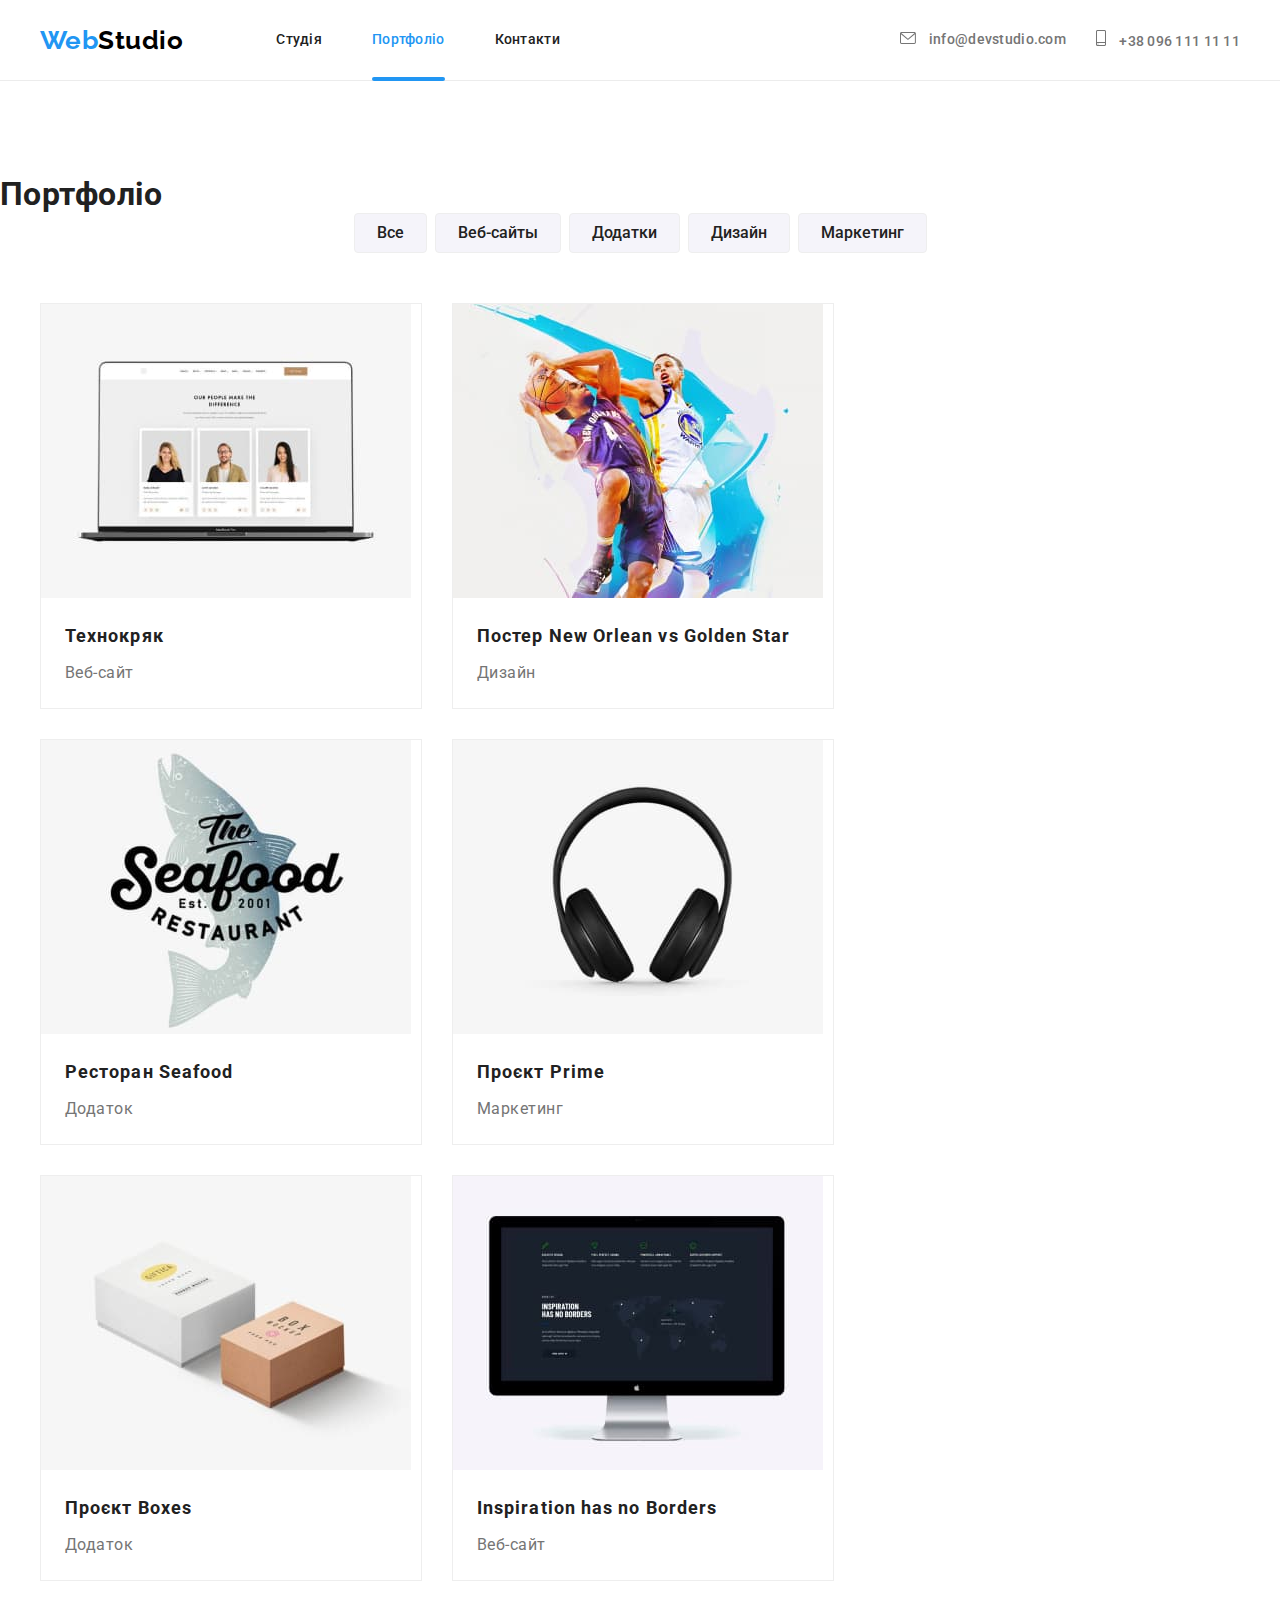
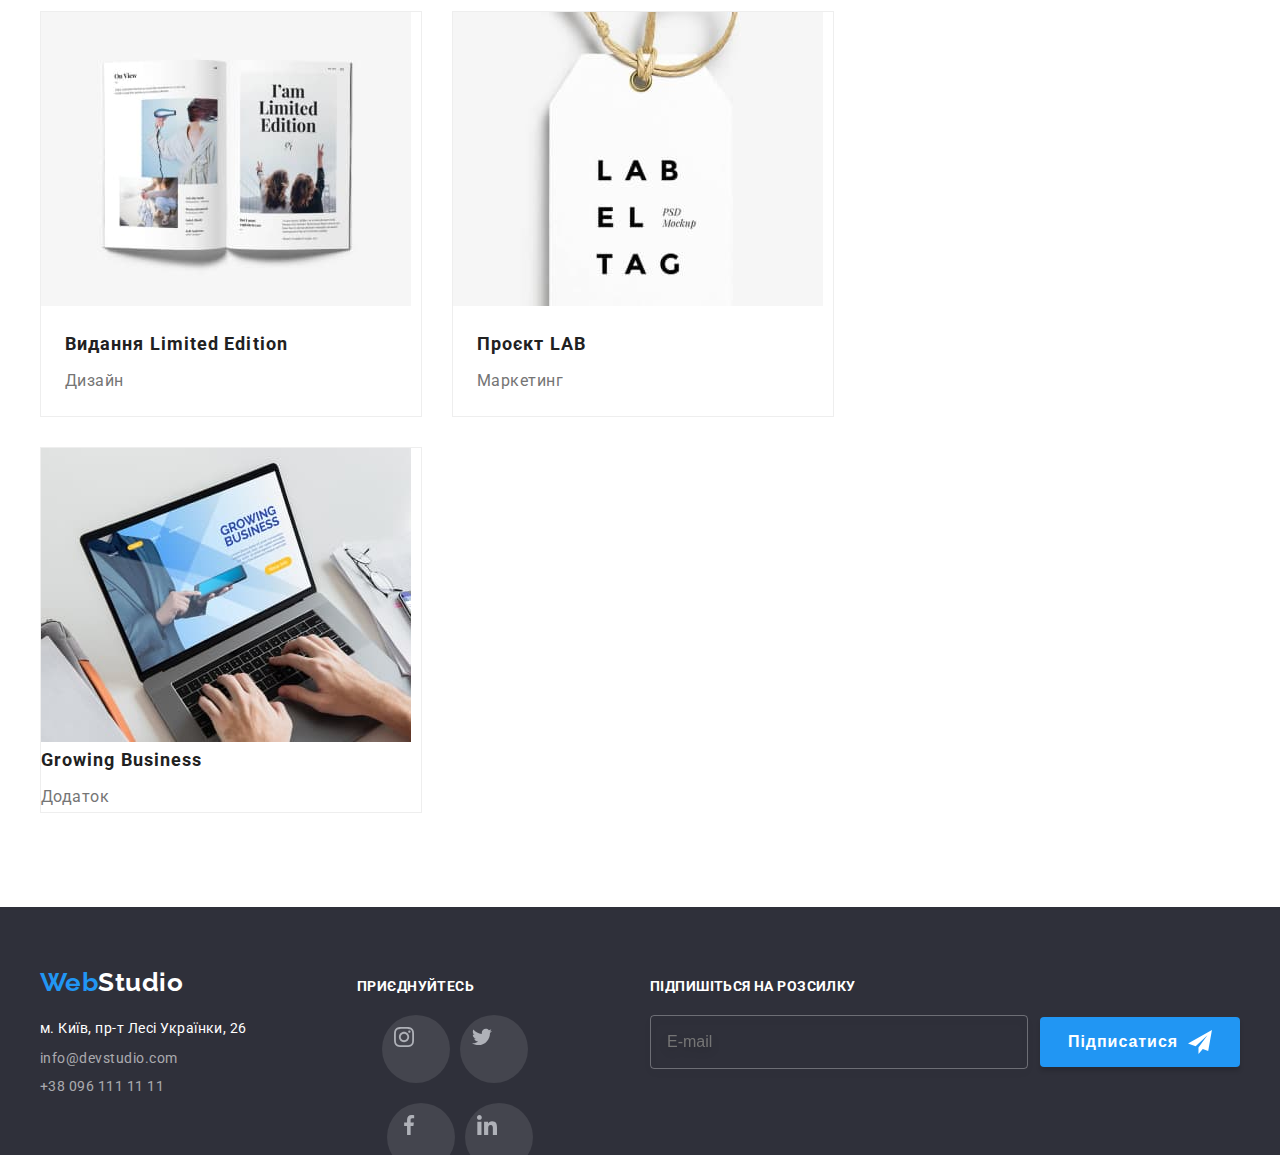
==== commit 57737a61: "Не могу исправить проблему" ====
--- a/portfolio.html
+++ b/portfolio.html
@@ -255,7 +255,7 @@
     <footer class="footer">
       <div class="footer__wrap">
         <div class="footer__cont">
-          <a class="logo logo--footer" href="./index.html"><span class="logo__accent">Web</span>Studio</a>
+          <a class="logo logo__footer" href="./index.html"><span class="logo__accent">Web</span>Studio</a>
           <address class="footer__address">
             <p class="footer__text">м. Київ, пр-т Лесі Українки, 26</p>
             <ul class="footer__list">
--- a/css/main.min.css
+++ b/css/main.min.css
@@ -1 +1 @@
-:root{--primary-text-color: #757575;--title-text-color: #212121;--accent-text-color: #2196f3;--icon-cont-color: rgba(117, 117, 117, 1);--primary-bg-color: #ffffff;--primary-hero-color: #c4c4c4;--hero-bg-color: #2f303a;--team-bg-color: #f5f4fa;--btn-bg-color: #f5f4fa;--footer-link-color: rgba(255, 255, 255, 0.6);--btn-hover-color: #188ce8;--text-logo-color: rgba(0, 0, 0, 1);--text-shadow-color: 0px 4px 4px rgba(0, 0, 0, 0.25);--social-icon-color: #afb1b8;--cubic-bezier: cubic-bezier(0.4, 0, 0.2, 1);--card-set-gap: 30px;--border-cont-icon: rgba(0, 0, 0, 1);--border-header-color: #ececec}body{background-color:var(--primary-bg-color);font-family:Roboto,sans-serif;font-size:16px;letter-spacing:.03em;margin:0}ul{padding:0;margin:0;list-style:none;letter-spacing:inherit}p,h1,h2,h3,h4,h5,h6,p{margin:0}img{display:block;max-width:100%;height:auto}button{cursor:pointer;border:1px solid rgba(0,0,0,0)}a{text-decoration:none;color:inherit}.current{color:var(--accent-text-color)}.container{max-width:1200px;width:100%;padding:0px 15px;margin:0 auto}.section{padding-top:94px;padding-bottom:94px}.visually-hidden{position:absolute;white-space:nowrap;width:1px;height:1px;overflow:hidden;border:0;padding:0;clip:rect(0 0 0 0);-webkit-clip-path:inset(50%);clip-path:inset(50%);margin:-1px}.is-hidden{opacity:0;pointer-events:none}:root{--primary-text-color: #757575;--title-text-color: #212121;--accent-text-color: #2196f3;--icon-cont-color: rgba(117, 117, 117, 1);--primary-bg-color: #ffffff;--primary-hero-color: #c4c4c4;--hero-bg-color: #2f303a;--team-bg-color: #f5f4fa;--btn-bg-color: #f5f4fa;--footer-link-color: rgba(255, 255, 255, 0.6);--btn-hover-color: #188ce8;--text-logo-color: rgba(0, 0, 0, 1);--text-shadow-color: 0px 4px 4px rgba(0, 0, 0, 0.25);--social-icon-color: #afb1b8;--cubic-bezier: cubic-bezier(0.4, 0, 0.2, 1);--card-set-gap: 30px;--border-cont-icon: rgba(0, 0, 0, 1);--border-header-color: #ececec}.header{border-bottom:1px solid var(--border-header-color)}.header__wrap{display:flex;align-items:center;margin:0 auto;max-width:1200px;width:100%;padding:0px 15px}.logo{display:block;max-width:145px;width:100%;font-family:"Raleway";font-weight:700;font-size:26px;line-height:1.19;color:var(--text-logo-color);text-decoration:none}.logo__accent{color:var(--accent-text-color)}.logo--footer,.footer__text{color:var(--primary-bg-color)}.footer__logo{max-width:145px;width:100%}.nav,.nav-filter{display:flex;align-items:center;justify-content:center}.nav__list{display:flex;align-items:center;margin-left:93px}.nav__item{position:relative}.nav__item:not(:last-child){margin-right:50px}.nav__link,.site-cont__link{font-weight:500;font-size:14px;line-height:1.14;letter-spacing:.02em;text-decoration:none;transition:color 250ms var(--cubic-bezier)}.nav__link{display:inline-block;padding-top:32px;padding-bottom:32px}.nav__link:hover,.nav__link:focus{color:var(--accent-text-color);transition:color 250ms var(--cubic-bezier)}.nav__link--current{color:var(--accent-text-color)}.nav__link--current::after{position:absolute;left:0;bottom:-1px;display:block;content:"";width:100%;height:4px;background-color:var(--accent-text-color);border-radius:2px}.site-cont{display:flex;align-items:center;justify-content:center;margin-left:auto}.site-cont__item{margin-left:30px}.site-cont__item:first-child{margin-left:0px}.site-cont__link{display:inline-block;padding-top:16px;padding-bottom:16px;color:var(--primary-text-color)}.site-cont__icon{display:inline-block;fill:currentColor;border:var(--border-cont-icon);margin-right:10px;transition:fill 250ms var(--cubic-bezier)}.site-cont__link:hover,.site-cont__link:focus,.site-cont__link:active{color:var(--accent-text-color);transition:color 250ms var(--cubic-bezier)}.hero{display:block;width:100%;padding:200px 15px;background-color:var(--primary-hero-color);background-image:linear-gradient(to right, rgba(47, 48, 58, 0.4), rgba(47, 48, 58, 0.4)),url(../images/Img14.jpg);background-repeat:no-repeat;background-position:center;background-size:cover;box-shadow:var(--text-shadow-color);text-align:center}.hero__title{max-width:696px;margin:0 auto 50px;color:var(--primary-bg-color);font-weight:900;font-size:44px;line-height:1.36;letter-spacing:.06em;text-align:center;text-transform:uppercase}.hero__btn{display:inline-block;min-width:216px;min-height:50px;padding:10px 32px;border:1px solid rgba(0,0,0,0);border-radius:4px;color:var(--primary-bg-color);background-color:var(--accent-text-color);font-family:inherit;font-weight:700;line-height:1.88;letter-spacing:.06em;align-items:center;text-align:center;cursor:pointer;transition:background-color 250ms var(--cubic-bezier)}.hero__btn:hover,.hero__btn:focus{background-color:var(--btn-hover-color)}.feature__wrapper{display:flex;align-items:center;justify-content:center;width:270px;height:120px;background:var(--btn-bg-color);background-position:center;border-radius:4px;margin-bottom:30px}.feature__icon{width:70px;height:70px}.feature__title{margin-top:0;margin-bottom:10px;color:var(--title-text-color);font-weight:700;font-size:14px;line-height:1.14;text-transform:uppercase}.feature__text{margin-top:0;margin-bottom:0;color:var(--primary-text-color);font-size:14px;font-weight:400;line-height:1.71}.work{padding-top:0;padding-bottom:94px}.shadow{text-shadow:var(--text-shadow-color)}.work__box{position:relative;width:calc((100% - 60px)/3);margin-right:30px;align-items:center;box-shadow:var(--text-shadow-color)}.work__box:nth-child(3n){margin-right:0}.work__text{position:absolute;display:block;width:100%;padding:27px 82px;margin:0;bottom:0;font-weight:700;font-size:14px;line-height:1.14;color:var(--primary-bg-color);background-color:rgba(47,48,58,.8);text-transform:uppercase;text-align:center}.team{background-color:var(--team-bg-color)}.team__item{background-color:var(--primary-bg-color);box-shadow:0px 1px 3px rgba(0,0,0,.12),0px 1px 1px rgba(0,0,0,.14),0px 2px 1px rgba(0,0,0,.2);border-radius:0px 0px 4px 4px}.team__subtitle{margin-bottom:10px;color:var(--title-text-color);font-weight:500;line-height:1.19;text-align:center}.team__text{color:var(--primary-text-color);font-weight:400;line-height:1.19;text-align:center;margin-bottom:16px}.team__card-text{text-align:center;padding:30px 0}.person{display:flex;flex-wrap:wrap;justify-content:center;max-width:206px;max-height:44px;margin-left:auto;margin-right:auto}.person__item:not(:last-child){margin-right:10px}.person__link{display:block;width:44px;height:44px;border-radius:50%;border:inherit;padding:12px;color:var(--social-icon-color);fill:var(--social-icon-color);background:rgba(255,255,255,.1);transition-property:fill background-color;transition-duration:250ms;transition-timing-function:var(--cubic-bezier)}.person__icon{width:20px;height:20px;fill:currentColor}.person__link:hover,.person__link:focus{color:var(--primary-bg-color);background-color:var(--accent-text-color)}.company__item:not(:first-child){margin-left:30px}.company__link{display:flex;align-items:center;justify-content:center;width:170px;height:92px;fill:var(--social-icon-color);border:1px solid var(--social-icon-color);border-radius:4px;transition-property:fill border;transition-duration:250ms;transition-timing-function:var(--cubic-bezier)}.company__link:hover,.company__link:focus{fill:var(--accent-text-color);border:1px solid var(--accent-text-color);color:var(--accent-text-color)}footer{background-color:var(--hero-bg-color);padding-top:60px;padding-bottom:60px}.footer__wrap{display:flex;align-items:baseline;margin:0 auto;max-width:1200px;width:100%;padding:0px 15px}.footer__cont{margin-right:86px}.footer__address{width:231px}.footer__text{margin-top:20px;line-height:1.5}.footer__item{margin-top:9px}.footer__text,.footer__link{font-style:normal;font-size:14px}.footer__link{color:rgba(255,255,255,.6)}.footer__list{margin:0 auto;padding-left:0}.bacdrop{position:fixed;top:0;left:0;width:100%;height:100%;background-color:rgba(0,0,0,.2);opacity:1;transition:opacity 250ms cubic-bezier(0.4, 0, 0.2, 1)}.bacdrop.is-hidden{opacity:0;pointer-events:none}.backdrop.is-hidden .modal{transform:translate(-50%, -50%) scale(1.1)}footer{background-color:var(--hero-bg-color);padding-top:60px;padding-bottom:60px}.footer__wrap{display:flex;align-items:baseline;margin:0 auto;max-width:1200px;width:100%;padding:0px 15px}.footer__cont{margin-right:86px}.footer__address{width:231px}.footer__text{margin-top:20px;line-height:1.5}.footer__item{margin-top:9px}.footer__text,.footer__link{font-style:normal;font-size:14px}.footer__link{color:rgba(255,255,255,.6)}.footer__list{margin:0 auto;padding-left:0}.current{color:var(--accent-text-color)}.container{max-width:1200px;width:100%;padding:0px 15px;margin:0 auto}.section{padding-top:94px;padding-bottom:94px}.section__title{font-weight:700;font-size:36px;line-height:1.16;text-align:center;letter-spacing:.03em;margin-top:0;margin-bottom:50px;color:var(--title-text-color)}.feature__cardset,.team__list{display:flex;flex-wrap:wrap}.feature__card,.team__item{width:calc((100% - 90px)/4);margin-right:30px;align-items:center}.feature__card:nth-child(4n),.team__item:nth-child(4n){margin-right:0}.work__title{margin-bottom:50px;font-weight:700;font-size:36px;line-height:1.16;text-align:center;color:var(--title-text-color)}.work__setbox{display:flex;flex-wrap:wrap}.team__list{display:flex;flex-wrap:wrap}.company__list{display:flex;justify-content:space-between}.cta{margin-right:auto}.cta__title{width:100%;font-weight:700;font-size:14px;line-height:1.14;letter-spacing:.03em;text-transform:uppercase;color:var(--primary-bg-color)}.person__item--top{margin-top:20px}.person__link--color{background:rgba(255,255,255,.1)}.person__link--color:hover,.person__link--color:focus{background-color:var(--accent-text-color);fill:var(--primary-bg-color);cursor:pointer}.subscribe{margin-left:auto}.footer-form{display:flex;align-items:center}.subscribe__input{display:flex;align-items:center;width:358px;height:50px;font-weight:400;font-size:16px;line-height:1.25;color:rgba(255,255,255,.6);background-color:rgba(0,0,0,0);border:1px solid rgba(255,255,255,.3);filter:drop-shadow(0px 4px 4px rgba(0, 0, 0, 0.15));border-radius:4px;margin-top:20px;padding-left:16px}.subscribe__input--focus{border:1px solid rgba(255,255,255,.3);outline:none}.footer-btn{display:flex;justify-content:center;align-items:center;font-weight:700;font-size:16px;line-height:1.88;letter-spacing:.06em;width:200px;height:50px;margin-left:12px;margin-top:20px;box-shadow:0px 4px 4px rgba(0,0,0,.15);border:none;border-radius:4px;background-color:var(--accent-text-color);color:var(--primary-bg-color);padding:10px 28px;transition-property:color background-color box-shadow;transition-duration:250ms;transition-timing-function:var(--cubic-bezier)}.footer-btn:hover,.footer-btn:focus{background:var(--btn-hover-color);cursor:pointer}.footer-btn__icon{display:inline-block;width:24px;height:24px;margin-left:10px;fill:var(--primary-bg-color)}.portfolio{background-color:var(--primary-bg-color)}.nav-filter{display:flex;justify-content:center}.filter{display:flex;justify-content:center;width:100%;margin:0;padding:0;margin-bottom:50px}.filter>.filter__item{margin-right:8px}.filter>.filter__item:nth-child(5n){margin-right:0}.filter .filter__button:hover,.filter .filter__button:focus{color:var(--primary-bg-color);background-color:var(--accent-text-color);box-shadow:0px 4px 4px 0px rgba(0,0,0,.25)}.filter__button{display:inline-block;padding:6px 22px;background-color:var(--btn-bg-color);color:var(--title-text-color);border:1px solid #eee;border-radius:4px;font-family:Roboto,sans-serif;font-style:inherit;font-size:16px;font-weight:500;line-height:1.62;text-align:center;cursor:pointer;transition:background-color 250ms cubic-bezier(0.4, 0, 0.2, 1),color 250ms cubic-bezier(0.4, 0, 0.2, 1),box-shadow 250ms cubic-bezier(0.4, 0, 0.2, 1)}.card-set{padding:0;margin:0;list-style:none;display:flex;flex-wrap:wrap;margin-left:calc(-1*var(--card-set-gap));margin-top:calc(-1*var(--card-set-gap))}.card-set .card-set__item{flex-basis:calc(33.3333333333% - var(--card-set-gap));border:1px solid #eee;background:#fff;transition:box-shadow 250ms cubic-bezier(0.4, 0, 0.2, 1);margin-left:var(--card-set-gap);margin-top:var(--card-set-gap)}.card-set__item{max-height:404px;border:1px solid #eee;background:#fff;transition:box-shadow 250ms cubic-bezier(0.4, 0, 0.2, 1)}.card-set__item:hover,.card-set__item:focus{box-shadow:0px 1px 1px rgba(0,0,0,.12),0px 4px 4px rgba(0,0,0,.06),1px 4px 6px rgba(0,0,0,.16)}.card__thumb{position:relative;overflow:hidden}.card__overlay{position:absolute;top:0;left:0;transform:translateY(100%);opacity:0;width:100%;height:100%;background-color:rgba(33,150,243,.9);transition:transform 250ms cubic-bezier(0.4, 0, 0.2, 1),opacity 250ms cubic-bezier(0.4, 0, 0.2, 1)}.card__absolute{position:absolute;display:flex;top:50%;left:50%;transform:translate(-50%, -50%)}.card__overlay-text{position:absolute;min-width:322px;min-height:168px;top:50%;left:50%;transform:translate(-50%, -50%);font-family:Roboto;font-weight:400;font-size:18px;line-height:1.56;color:var(--primary-bg-color)}.card-set__item:hover .card__overlay{opacity:1;transform:translateY(0)}.product{max-width:100%;padding:20px 24px}.product__heading{color:var(--title-text-color);font-weight:700;font-size:18px;line-height:2;letter-spacing:.06em}.product__text{margin-top:4px;color:var(--primary-text-color);line-height:1.88}.form{display:flex;flex-direction:column;align-items:center;width:448px;text-align:left;padding:0}.form__title{font-weight:700;font-size:20px;line-height:1.15;text-align:center;letter-spacing:.03em;color:var(--title-text-color);margin-bottom:12px}.form__group{width:100%;margin-bottom:20px;font-size:16px;line-height:1.125}.form__label{display:block;font-weight:400;font-size:12px;line-height:1.17;letter-spacing:.01em;color:var(--primary-text-color);margin-bottom:4px;padding:0}.form__field{position:relative;width:100%;margin-bottom:10px}.form__input{width:100%;min-height:40px;padding-left:42px;border:1px solid rgba(33,33,33,.2);border-radius:4px;color:var(--primary-text-color);outline:none;transition:border 250ms cubic-bezier(0.4, 0, 0.2, 1)}.form__input:focus-within,.form__inputt:hover,.form__input:focus{cursor:pointer;border:1px solid var(--accent-text-color)}.form_icon-input{position:absolute;align-items:center;left:12px;top:50%;transform:translateY(-50%);width:18px;height:18px;fill:currentColor;transition:fill 250ms cubic-bezier(0.4, 0, 0.2, 1)}.form__field:focus-within>.form_icon-input,.form__field:hover>.form_icon-input,.form__field:focus>.form_icon-input{cursor:pointer;fill:var(--accent-text-color)}.form__comment{display:block;resize:none;width:100%;min-height:120px;margin:0;padding:12px 16px;border:1px solid rgba(33,33,33,.2);border-radius:4px;color:rgba(117,117,117,.5);outline:none;transition:border 250ms cubic-bezier(0.4, 0, 0.2, 1)}.form__comment:focus-within,.form__comment:hover,.form__comment:focus{cursor:pointer;border:1px solid var(--accent-text-color)}.form__comment::-moz-placeholder{color:rgba(117,117,117,.5);font-weight:400;font-size:14px;line-height:1.14;letter-spacing:.01em}.form__comment:-ms-input-placeholder{color:rgba(117,117,117,.5);font-weight:400;font-size:14px;line-height:1.14;letter-spacing:.01em}.form__comment::placeholder{color:rgba(117,117,117,.5);font-weight:400;font-size:14px;line-height:1.14;letter-spacing:.01em}.form__agreement{position:relative;display:flex;align-items:center;padding-left:24px;margin-bottom:30px;font-weight:400;font-size:14px;line-height:1.71;letter-spacing:.03em;color:var(--primary-text-color)}.form__agreement a{color:var(--accent-text-color)}.form__icon-check{position:absolute;left:0;top:50%;transform:translateY(-50%);width:16px;height:15px;opacity:1;transition:opacity 250ms cubic-bezier(0.4, 0, 0.2, 1);outline:none}.checkbox:checked~.form__icon-check{opacity:0}.form__icon-checked{position:absolute;left:0;top:50%;transform:translateY(-50%);width:16px;height:15px;opacity:0;fill:var(--accent-text-color);transition:opacity 250ms cubic-bezier(0.4, 0, 0.2, 1)}.checkbox:checked~.form__icon-checked{opacity:1}.form-btn{display:flex;align-items:center;justify-content:center;width:200px;height:50px;padding:0;font-weight:700;font-size:16px;line-height:1.88;letter-spacing:.06em;text-align:center;background:var(--accent-text-color);box-shadow:0px 4px 4px rgba(0,0,0,.15);color:var(--primary-bg-color);border-radius:4px;border:none}.form-btn:hover,.form-btn:focus{background:var(--btn-hover-color);transition:background-color 250ms cubic-bezier(0.4, 0, 0.2, 1),color 250ms cubic-bezier(0.4, 0, 0.2, 1),box-shadow 250ms cubic-bezier(0.4, 0, 0.2, 1)}/*# sourceMappingURL=main.min.css.map */+:root{--primary-text-color: #757575;--title-text-color: #212121;--accent-text-color: #2196f3;--icon-cont-color: rgba(117, 117, 117, 1);--primary-bg-color: #ffffff;--primary-hero-color: #c4c4c4;--hero-bg-color: #2f303a;--team-bg-color: #f5f4fa;--btn-bg-color: #f5f4fa;--footer-link-color: rgba(255, 255, 255, 0.6);--btn-hover-color: #188ce8;--text-logo-color: rgba(0, 0, 0, 1);--text-shadow-color: 0px 4px 4px rgba(0, 0, 0, 0.25);--social-icon-color: #afb1b8;--cubic-bezier: cubic-bezier(0.4, 0, 0.2, 1);--card-set-gap: 30px;--border-cont-icon: rgba(0, 0, 0, 1);--border-header-color: #ececec}ul{padding:0;margin:0;list-style:none;letter-spacing:inherit}p,h1,h2,h3,h4,h5,h6,p{margin:0}img{display:block;max-width:100%;height:auto}button{cursor:pointer;border:1px solid rgba(0,0,0,0)}a{text-decoration:none;color:inherit}.header__wrap{max-width:1200px;width:100%;padding:0px 15px;margin:0 auto}.site-cont,.nav{display:flex;align-items:center;justify-content:center}.nav__list,.header__wrap{display:flex;align-items:center}.site-cont__link,.nav__link{font-weight:500;font-size:14px}:root{--primary-text-color: #757575;--title-text-color: #212121;--accent-text-color: #2196f3;--icon-cont-color: rgba(117, 117, 117, 1);--primary-bg-color: #ffffff;--primary-hero-color: #c4c4c4;--hero-bg-color: #2f303a;--team-bg-color: #f5f4fa;--btn-bg-color: #f5f4fa;--footer-link-color: rgba(255, 255, 255, 0.6);--btn-hover-color: #188ce8;--text-logo-color: rgba(0, 0, 0, 1);--text-shadow-color: 0px 4px 4px rgba(0, 0, 0, 0.25);--social-icon-color: #afb1b8;--cubic-bezier: cubic-bezier(0.4, 0, 0.2, 1);--card-set-gap: 30px;--border-cont-icon: rgba(0, 0, 0, 1);--border-header-color: #ececec}body{background-color:var(--primary-bg-color);color:var(--title-text-color);font-family:Roboto,sans-serif;font-size:16px;letter-spacing:.03em;margin:0}.header{border-bottom:1px solid var(--border-header-color)}.logo{display:block;max-width:145px;width:100%;font-family:"Raleway";font-weight:700;font-size:26px;line-height:1.19;color:var(--text-logo-color);text-decoration:none}.logo__accent{color:var(--accent-text-color)}.logo__footer{margin-bottom:20px;color:var(--primary-bg-color)}.nav__list{margin-left:93px}.nav__item{position:relative}.nav__item:not(:last-child){margin-right:50px}.nav__link{line-height:1.14;letter-spacing:.02em;display:inline-block;padding-top:32px;padding-bottom:32px;transition:color 250ms var(--cubic-bezier)}.nav__link:hover{color:var(--accent-text-color)}.nav__link:hover,.nav__link:focus{color:var(--accent-text-color);transition:color 250ms var(--cubic-bezier)}.nav__link--current{color:var(--accent-text-color)}.nav__link--current::after{position:absolute;left:0;bottom:-1px;display:block;content:"";width:100%;height:4px;background-color:var(--accent-text-color);border-radius:2px}.site-cont{margin-left:auto}.site-cont__item{margin-left:30px}.site-cont__item:first-child{margin-left:0px}.site-cont__link{line-height:1.14;letter-spacing:.02em;display:inline-block;padding-top:16px;padding-bottom:16px;color:var(--primary-text-color);transition:color 250ms var(--cubic-bezier)}.site-cont__link:hover{color:var(--accent-text-color)}.site-cont__icon{display:inline-block;fill:currentColor;border:var(--border-cont-icon);margin-right:10px;transition:fill 250ms var(--cubic-bezier)}.hero{display:block;width:100%;padding:200px 15px;background-color:var(--primary-hero-color);background-image:linear-gradient(to right, rgba(47, 48, 58, 0.4), rgba(47, 48, 58, 0.4)),url(../images/Img14.jpg);background-repeat:no-repeat;background-position:center;background-size:cover;box-shadow:var(--text-shadow-color);text-align:center}.hero__title{max-width:696px;margin:0 auto 50px;color:var(--primary-bg-color);font-weight:900;font-size:44px;line-height:1.36;letter-spacing:.06em;text-align:center;text-transform:uppercase}.hero__btn{display:inline-block;min-width:216px;min-height:50px;padding:10px 32px;border:1px solid rgba(0,0,0,0);border-radius:4px;color:var(--primary-bg-color);background-color:var(--accent-text-color);font-family:inherit;font-weight:700;line-height:1.88;letter-spacing:.06em;align-items:center;text-align:center;cursor:pointer;transition:background-color 250ms var(--cubic-bezier)}.hero__btn:hover,.hero__btn:focus{background-color:var(--btn-hover-color)}.feature__wrapper{display:flex;align-items:center;justify-content:center;width:270px;height:120px;background:var(--btn-bg-color);background-position:center;border-radius:4px;margin-bottom:30px}.feature__icon{width:70px;height:70px}.feature__title{margin-top:0;margin-bottom:10px;color:var(--title-text-color);font-weight:700;font-size:14px;line-height:1.14;text-transform:uppercase}.feature__text{margin-top:0;margin-bottom:0;color:var(--primary-text-color);font-size:14px;font-weight:400;line-height:1.71}.work{padding-top:0;padding-bottom:94px}.shadow{text-shadow:var(--text-shadow-color)}.work__box{position:relative;width:calc((100% - 60px)/3);margin-right:30px;align-items:center;box-shadow:var(--text-shadow-color)}.work__box:nth-child(3n){margin-right:0}.work__text{position:absolute;display:block;width:100%;padding:27px 82px;margin:0;bottom:0;font-weight:700;font-size:14px;line-height:1.14;color:var(--primary-bg-color);background-color:rgba(47,48,58,.8);text-transform:uppercase;text-align:center}.team{background-color:var(--team-bg-color)}.team__item{background-color:var(--primary-bg-color);box-shadow:0px 1px 3px rgba(0,0,0,.12),0px 1px 1px rgba(0,0,0,.14),0px 2px 1px rgba(0,0,0,.2);border-radius:0px 0px 4px 4px}.team__subtitle{margin-bottom:10px;color:var(--title-text-color);font-weight:500;line-height:1.19;text-align:center}.team__text{color:var(--primary-text-color);font-weight:400;line-height:1.19;text-align:center;margin-bottom:16px}.team__card-text{text-align:center;padding:30px 0}.person{display:flex;flex-wrap:wrap;justify-content:center;max-width:206px;max-height:44px;margin-left:auto;margin-right:auto}.person__item:not(:last-child){margin-right:10px}.person__link{display:block;width:44px;height:44px;border-radius:50%;border:inherit;padding:12px;color:var(--social-icon-color);fill:var(--social-icon-color);background:rgba(255,255,255,.1);transition-property:fill background-color;transition-duration:250ms;transition-timing-function:var(--cubic-bezier)}.person__icon{width:20px;height:20px;fill:currentColor}.person__link:hover,.person__link:focus{color:var(--primary-bg-color);background-color:var(--accent-text-color)}.company__item:not(:first-child){margin-left:30px}.company__link{display:flex;align-items:center;justify-content:center;width:170px;height:92px;fill:var(--social-icon-color);border:1px solid var(--social-icon-color);border-radius:4px;transition-property:fill border;transition-duration:250ms;transition-timing-function:var(--cubic-bezier)}.company__link:hover,.company__link:focus{fill:var(--accent-text-color);border:1px solid var(--accent-text-color);color:var(--accent-text-color)}footer{background-color:var(--hero-bg-color);padding-top:60px;padding-bottom:60px}.footer__wrap{display:flex;align-items:baseline;margin:0 auto;max-width:1200px;width:100%;padding:0px 15px}.footer__cont{margin-right:86px}.footer__address{width:231px}.footer__text{margin-top:20px;line-height:1.5}.footer__item{margin-top:9px}.footer__text,.footer__link{font-style:normal;font-size:14px}.footer__link{color:rgba(255,255,255,.6)}.footer__list{margin:0 auto;padding-left:0}.bacdrop{position:fixed;top:0;left:0;width:100%;height:100%;background-color:rgba(0,0,0,.2);opacity:1;transition:opacity 250ms cubic-bezier(0.4, 0, 0.2, 1)}.bacdrop.is-hidden{opacity:0;pointer-events:none}.backdrop.is-hidden .modal{transform:translate(-50%, -50%) scale(1.1)}footer{background-color:var(--hero-bg-color);padding-top:60px;padding-bottom:60px}.footer__wrap{display:flex;align-items:baseline;margin:0 auto;max-width:1200px;width:100%;padding:0px 15px}.footer__cont{margin-right:86px}.footer__address{width:231px}.footer__text{margin-top:20px;line-height:1.5}.footer__item{margin-top:9px}.footer__text,.footer__link{font-style:normal;font-size:14px}.footer__link{color:rgba(255,255,255,.6)}.footer__list{margin:0 auto;padding-left:0}.current{color:var(--accent-text-color)}.container{max-width:1200px;width:100%;padding:0px 15px;margin:0 auto}.section{padding-top:94px;padding-bottom:94px}.section__title{font-weight:700;font-size:36px;line-height:1.16;text-align:center;letter-spacing:.03em;margin-top:0;margin-bottom:50px;color:var(--title-text-color)}.feature__cardset,.team__list{display:flex;flex-wrap:wrap}.feature__card,.team__item{width:calc((100% - 90px)/4);margin-right:30px;align-items:center}.feature__card:nth-child(4n),.team__item:nth-child(4n){margin-right:0}.work__title{margin-bottom:50px;font-weight:700;font-size:36px;line-height:1.16;text-align:center;color:var(--title-text-color)}.work__setbox{display:flex;flex-wrap:wrap}.team__list{display:flex;flex-wrap:wrap}.company__list{display:flex;justify-content:space-between}.footer__text{color:var(--primary-bg-color)}.footer__logo{max-width:145px;width:100%}.cta{margin-right:auto}.cta__title{width:100%;font-weight:700;font-size:14px;line-height:1.14;letter-spacing:.03em;text-transform:uppercase;color:var(--primary-bg-color)}.person__item--top{margin-top:20px}.person__link--color{background:rgba(255,255,255,.1)}.person__link--color:hover,.person__link--color:focus{background-color:var(--accent-text-color);fill:var(--primary-bg-color);cursor:pointer}.subscribe{margin-left:auto}.footer-form{display:flex;align-items:center}.subscribe__input{display:flex;align-items:center;width:358px;height:50px;font-weight:400;font-size:16px;line-height:1.25;color:rgba(255,255,255,.6);background-color:rgba(0,0,0,0);border:1px solid rgba(255,255,255,.3);filter:drop-shadow(0px 4px 4px rgba(0, 0, 0, 0.15));border-radius:4px;margin-top:20px;padding-left:16px}.subscribe__input--focus{border:1px solid rgba(255,255,255,.3);outline:none}.footer-btn{display:flex;justify-content:center;align-items:center;font-weight:700;font-size:16px;line-height:1.88;letter-spacing:.06em;width:200px;height:50px;margin-left:12px;margin-top:20px;box-shadow:0px 4px 4px rgba(0,0,0,.15);border:none;border-radius:4px;background-color:var(--accent-text-color);color:var(--primary-bg-color);padding:10px 28px;transition-property:color background-color box-shadow;transition-duration:250ms;transition-timing-function:var(--cubic-bezier)}.footer-btn:hover,.footer-btn:focus{background:var(--btn-hover-color);cursor:pointer}.footer-btn__icon{display:inline-block;width:24px;height:24px;margin-left:10px;fill:var(--primary-bg-color)}.portfolio{background-color:var(--primary-bg-color)}.nav-filter{display:flex;justify-content:center}.filter{display:flex;justify-content:center;width:100%;margin:0;padding:0;margin-bottom:50px}.filter>.filter__item{margin-right:8px}.filter>.filter__item:nth-child(5n){margin-right:0}.filter .filter__button:hover,.filter .filter__button:focus{color:var(--primary-bg-color);background-color:var(--accent-text-color);box-shadow:0px 4px 4px 0px rgba(0,0,0,.25)}.filter__button{display:inline-block;padding:6px 22px;background-color:var(--btn-bg-color);color:var(--title-text-color);border:1px solid #eee;border-radius:4px;font-family:Roboto,sans-serif;font-style:inherit;font-size:16px;font-weight:500;line-height:1.62;text-align:center;cursor:pointer;transition:background-color 250ms cubic-bezier(0.4, 0, 0.2, 1),color 250ms cubic-bezier(0.4, 0, 0.2, 1),box-shadow 250ms cubic-bezier(0.4, 0, 0.2, 1)}.card-set{padding:0;margin:0;list-style:none;display:flex;flex-wrap:wrap;margin-left:calc(-1*var(--card-set-gap));margin-top:calc(-1*var(--card-set-gap))}.card-set .card-set__item{flex-basis:calc(33.3333333333% - var(--card-set-gap));border:1px solid #eee;background:#fff;transition:box-shadow 250ms cubic-bezier(0.4, 0, 0.2, 1);margin-left:var(--card-set-gap);margin-top:var(--card-set-gap)}.card-set__item{max-height:404px;border:1px solid #eee;background:#fff;transition:box-shadow 250ms cubic-bezier(0.4, 0, 0.2, 1)}.card-set__item:hover,.card-set__item:focus{box-shadow:0px 1px 1px rgba(0,0,0,.12),0px 4px 4px rgba(0,0,0,.06),1px 4px 6px rgba(0,0,0,.16)}.card__thumb{position:relative;overflow:hidden}.card__overlay{position:absolute;top:0;left:0;transform:translateY(100%);opacity:0;width:100%;height:100%;background-color:rgba(33,150,243,.9);transition:transform 250ms cubic-bezier(0.4, 0, 0.2, 1),opacity 250ms cubic-bezier(0.4, 0, 0.2, 1)}.card__absolute{position:absolute;display:flex;top:50%;left:50%;transform:translate(-50%, -50%)}.card__overlay-text{position:absolute;min-width:322px;min-height:168px;top:50%;left:50%;transform:translate(-50%, -50%);font-family:Roboto;font-weight:400;font-size:18px;line-height:1.56;color:var(--primary-bg-color)}.card-set__item:hover .card__overlay{opacity:1;transform:translateY(0)}.product{max-width:100%;padding:20px 24px}.product__heading{color:var(--title-text-color);font-weight:700;font-size:18px;line-height:2;letter-spacing:.06em}.product__text{margin-top:4px;color:var(--primary-text-color);line-height:1.88}.form{display:flex;flex-direction:column;align-items:center;width:448px;text-align:left;padding:0}.form__title{font-weight:700;font-size:20px;line-height:1.15;text-align:center;letter-spacing:.03em;color:var(--title-text-color);margin-bottom:12px}.form__group{width:100%;margin-bottom:20px;font-size:16px;line-height:1.125}.form__label{display:block;font-weight:400;font-size:12px;line-height:1.17;letter-spacing:.01em;color:var(--primary-text-color);margin-bottom:4px;padding:0}.form__field{position:relative;width:100%;margin-bottom:10px}.form__input{width:100%;min-height:40px;padding-left:42px;border:1px solid rgba(33,33,33,.2);border-radius:4px;color:var(--primary-text-color);outline:none;transition:border 250ms cubic-bezier(0.4, 0, 0.2, 1)}.form__input:focus-within,.form__inputt:hover,.form__input:focus{cursor:pointer;border:1px solid var(--accent-text-color)}.form_icon-input{position:absolute;align-items:center;left:12px;top:50%;transform:translateY(-50%);width:18px;height:18px;fill:currentColor;transition:fill 250ms cubic-bezier(0.4, 0, 0.2, 1)}.form__field:focus-within>.form_icon-input,.form__field:hover>.form_icon-input,.form__field:focus>.form_icon-input{cursor:pointer;fill:var(--accent-text-color)}.form__comment{display:block;resize:none;width:100%;min-height:120px;margin:0;padding:12px 16px;border:1px solid rgba(33,33,33,.2);border-radius:4px;color:rgba(117,117,117,.5);outline:none;transition:border 250ms cubic-bezier(0.4, 0, 0.2, 1)}.form__comment:focus-within,.form__comment:hover,.form__comment:focus{cursor:pointer;border:1px solid var(--accent-text-color)}.form__comment::-moz-placeholder{color:rgba(117,117,117,.5);font-weight:400;font-size:14px;line-height:1.14;letter-spacing:.01em}.form__comment:-ms-input-placeholder{color:rgba(117,117,117,.5);font-weight:400;font-size:14px;line-height:1.14;letter-spacing:.01em}.form__comment::placeholder{color:rgba(117,117,117,.5);font-weight:400;font-size:14px;line-height:1.14;letter-spacing:.01em}.form__agreement{position:relative;display:flex;align-items:center;padding-left:24px;margin-bottom:30px;font-weight:400;font-size:14px;line-height:1.71;letter-spacing:.03em;color:var(--primary-text-color)}.form__agreement a{color:var(--accent-text-color)}.form__icon-check{position:absolute;left:0;top:50%;transform:translateY(-50%);width:16px;height:15px;opacity:1;transition:opacity 250ms cubic-bezier(0.4, 0, 0.2, 1);outline:none}.checkbox:checked~.form__icon-check{opacity:0}.form__icon-checked{position:absolute;left:0;top:50%;transform:translateY(-50%);width:16px;height:15px;opacity:0;fill:var(--accent-text-color);transition:opacity 250ms cubic-bezier(0.4, 0, 0.2, 1)}.checkbox:checked~.form__icon-checked{opacity:1}.form-btn{display:flex;align-items:center;justify-content:center;width:200px;height:50px;padding:0;font-weight:700;font-size:16px;line-height:1.88;letter-spacing:.06em;text-align:center;background:var(--accent-text-color);box-shadow:0px 4px 4px rgba(0,0,0,.15);color:var(--primary-bg-color);border-radius:4px;border:none}.form-btn:hover,.form-btn:focus{background:var(--btn-hover-color);transition:background-color 250ms cubic-bezier(0.4, 0, 0.2, 1),color 250ms cubic-bezier(0.4, 0, 0.2, 1),box-shadow 250ms cubic-bezier(0.4, 0, 0.2, 1)}/*# sourceMappingURL=main.min.css.map */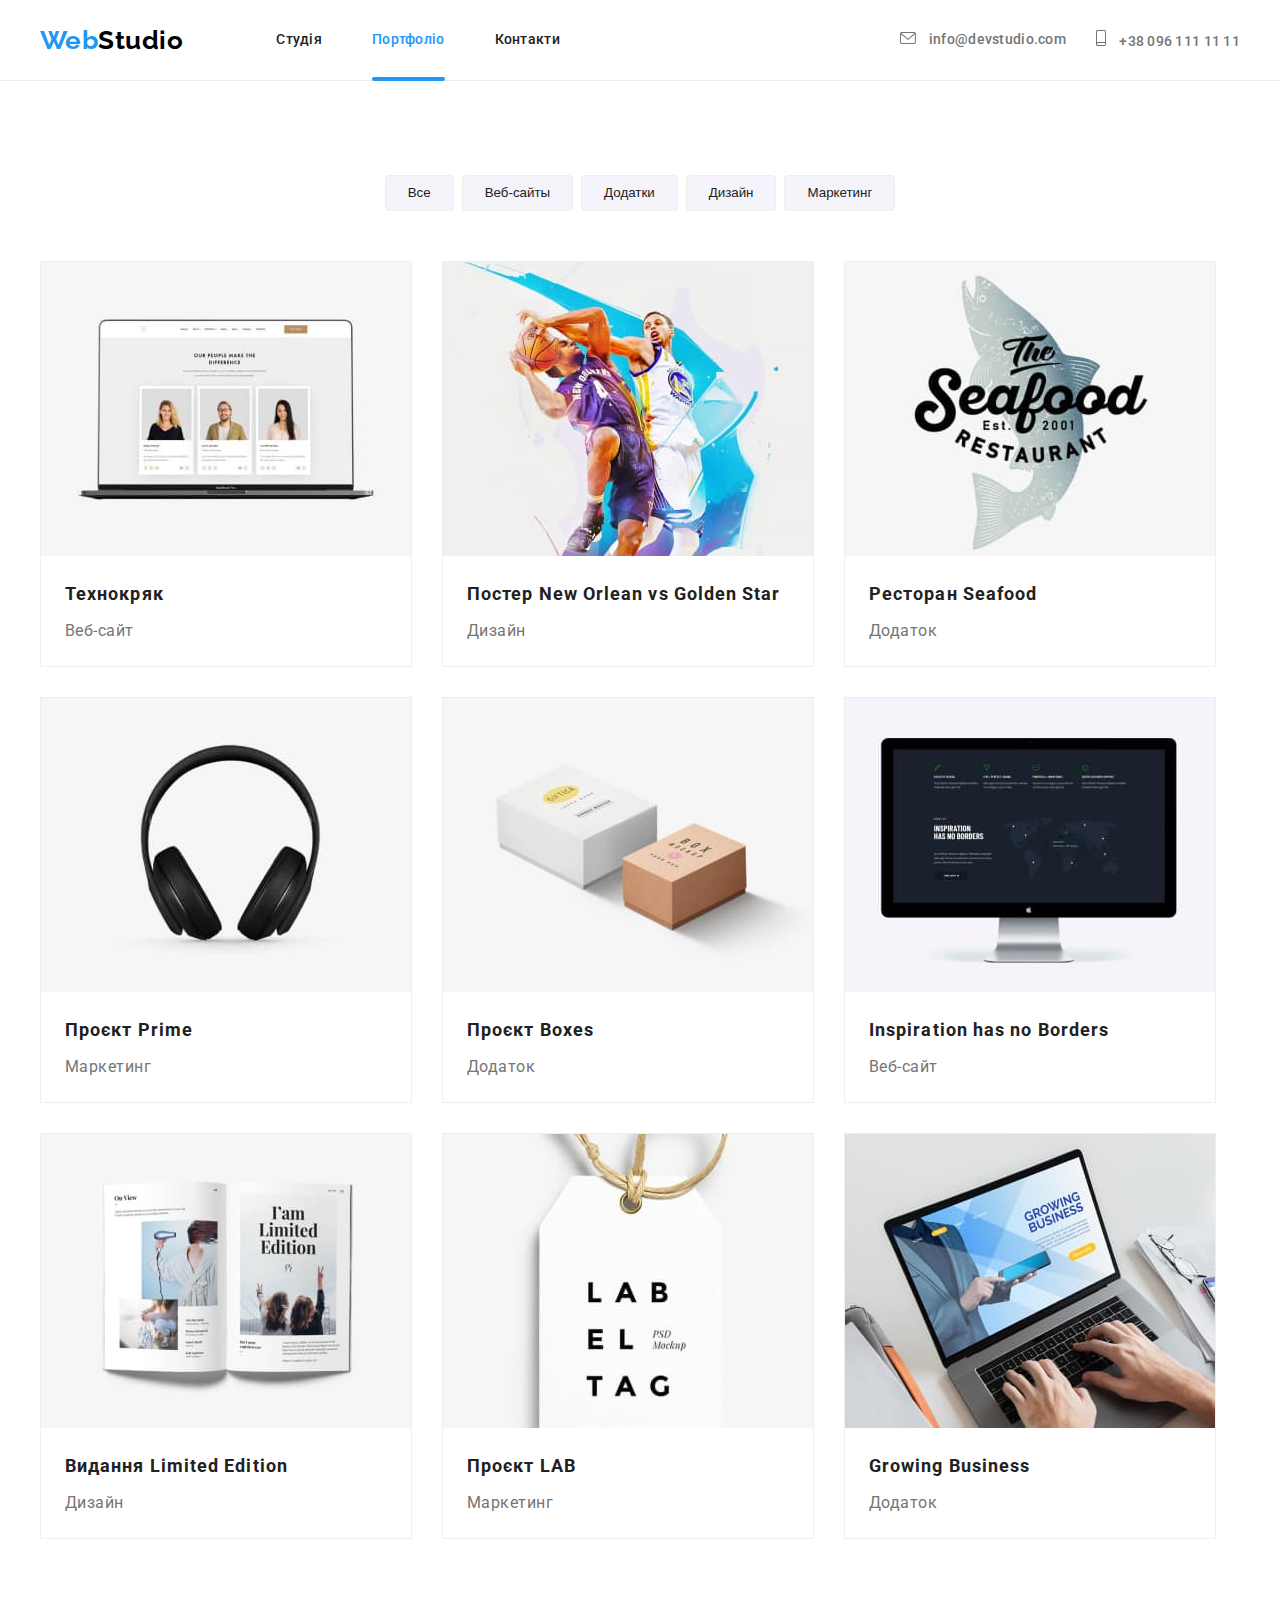
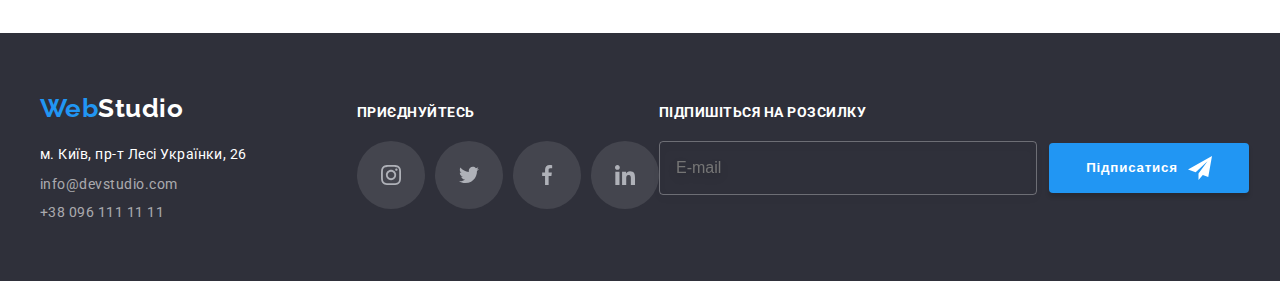
==== commit b02797d9: "Рефакторинг сторінки Портфоліо" ====
--- a/portfolio.html
+++ b/portfolio.html
@@ -50,8 +50,8 @@
       </div>
     </header>
     <main>
-      <section class="portfolio section">
-        <h1 class="visually-hidden" aria-hidden="true" tabindex="-1">Портфоліо</h1>
+      <section class="portfolio">
+        <h1 class="portfolio__title" aria-hidden="true" tabindex="-1">Портфоліо</h1>
         <nav class="nav">
           <ul class="filter">
             <li class="filter__item"><button class="filter__button" type="button">Все</button></li>
@@ -61,7 +61,7 @@
             <li class="filter__item"><button class="filter__button" type="button">Маркетинг</button></li>
           </ul>
         </nav>
-        <div class="container">
+        <div class="portfolio__wrap">
           <ul class="card-set">
             <li class="card-set__item">
               <a href="" class="card-set__link">
@@ -242,7 +242,7 @@
                   </div>
                 </article>
               </a>
-              <div class="productt">
+              <div class="product">
                 <h2 class="product__heading">Growing Business</h2>
                 <p class="product__text">Додаток</p>
               </div>
@@ -303,7 +303,7 @@
         </div>
         <div class="subscribe">
           <strong class="subscribe__title cta__title">Підпишіться на розсилку</strong>
-          <form class="footer-form">
+          <form class="subscribe__form">
             <label for="mail">
               <input
                 class="subscribe__input subscribe__input--focus"
@@ -314,7 +314,7 @@
                 required
               />
             </label>
-            <button class="footer-btn" type="submit">
+            <button class="footer-btn footer-btn--top" type="submit">
               Підписатися
               <svg class="footer-btn__icon">
                 <use href="./images/icons.svg/sprite2.svg#icon-icon-send"></use>
--- a/css/main.min.css
+++ b/css/main.min.css
@@ -1 +1 @@
-:root{--primary-text-color: #757575;--title-text-color: #212121;--accent-text-color: #2196f3;--icon-cont-color: rgba(117, 117, 117, 1);--primary-bg-color: #ffffff;--primary-hero-color: #c4c4c4;--hero-bg-color: #2f303a;--team-bg-color: #f5f4fa;--btn-bg-color: #f5f4fa;--footer-link-color: rgba(255, 255, 255, 0.6);--btn-hover-color: #188ce8;--text-logo-color: rgba(0, 0, 0, 1);--text-shadow-color: 0px 4px 4px rgba(0, 0, 0, 0.25);--social-icon-color: #afb1b8;--cubic-bezier: cubic-bezier(0.4, 0, 0.2, 1);--card-set-gap: 30px;--border-cont-icon: rgba(0, 0, 0, 1);--border-header-color: #ececec}ul{padding:0;margin:0;list-style:none;letter-spacing:inherit}p,h1,h2,h3,h4,h5,h6,p{margin:0}img{display:block;max-width:100%;height:auto}button{cursor:pointer;border:1px solid rgba(0,0,0,0)}a{text-decoration:none;color:inherit}.header__wrap{max-width:1200px;width:100%;padding:0px 15px;margin:0 auto}.site-cont,.nav{display:flex;align-items:center;justify-content:center}.nav__list,.header__wrap{display:flex;align-items:center}.site-cont__link,.nav__link{font-weight:500;font-size:14px}:root{--primary-text-color: #757575;--title-text-color: #212121;--accent-text-color: #2196f3;--icon-cont-color: rgba(117, 117, 117, 1);--primary-bg-color: #ffffff;--primary-hero-color: #c4c4c4;--hero-bg-color: #2f303a;--team-bg-color: #f5f4fa;--btn-bg-color: #f5f4fa;--footer-link-color: rgba(255, 255, 255, 0.6);--btn-hover-color: #188ce8;--text-logo-color: rgba(0, 0, 0, 1);--text-shadow-color: 0px 4px 4px rgba(0, 0, 0, 0.25);--social-icon-color: #afb1b8;--cubic-bezier: cubic-bezier(0.4, 0, 0.2, 1);--card-set-gap: 30px;--border-cont-icon: rgba(0, 0, 0, 1);--border-header-color: #ececec}body{background-color:var(--primary-bg-color);color:var(--title-text-color);font-family:Roboto,sans-serif;font-size:16px;letter-spacing:.03em;margin:0}.header{border-bottom:1px solid var(--border-header-color)}.logo{display:block;max-width:145px;width:100%;font-family:"Raleway";font-weight:700;font-size:26px;line-height:1.19;color:var(--text-logo-color);text-decoration:none}.logo__accent{color:var(--accent-text-color)}.logo__footer{margin-bottom:20px;color:var(--primary-bg-color)}.nav__list{margin-left:93px}.nav__item{position:relative}.nav__item:not(:last-child){margin-right:50px}.nav__link{line-height:1.14;letter-spacing:.02em;display:inline-block;padding-top:32px;padding-bottom:32px;transition:color 250ms var(--cubic-bezier)}.nav__link:hover{color:var(--accent-text-color)}.nav__link:hover,.nav__link:focus{color:var(--accent-text-color);transition:color 250ms var(--cubic-bezier)}.nav__link--current{color:var(--accent-text-color)}.nav__link--current::after{position:absolute;left:0;bottom:-1px;display:block;content:"";width:100%;height:4px;background-color:var(--accent-text-color);border-radius:2px}.site-cont{margin-left:auto}.site-cont__item{margin-left:30px}.site-cont__item:first-child{margin-left:0px}.site-cont__link{line-height:1.14;letter-spacing:.02em;display:inline-block;padding-top:16px;padding-bottom:16px;color:var(--primary-text-color);transition:color 250ms var(--cubic-bezier)}.site-cont__link:hover{color:var(--accent-text-color)}.site-cont__icon{display:inline-block;fill:currentColor;border:var(--border-cont-icon);margin-right:10px;transition:fill 250ms var(--cubic-bezier)}.hero{display:block;width:100%;padding:200px 15px;background-color:var(--primary-hero-color);background-image:linear-gradient(to right, rgba(47, 48, 58, 0.4), rgba(47, 48, 58, 0.4)),url(../images/Img14.jpg);background-repeat:no-repeat;background-position:center;background-size:cover;box-shadow:var(--text-shadow-color);text-align:center}.hero__title{max-width:696px;margin:0 auto 50px;color:var(--primary-bg-color);font-weight:900;font-size:44px;line-height:1.36;letter-spacing:.06em;text-align:center;text-transform:uppercase}.hero__btn{display:inline-block;min-width:216px;min-height:50px;padding:10px 32px;border:1px solid rgba(0,0,0,0);border-radius:4px;color:var(--primary-bg-color);background-color:var(--accent-text-color);font-family:inherit;font-weight:700;line-height:1.88;letter-spacing:.06em;align-items:center;text-align:center;cursor:pointer;transition:background-color 250ms var(--cubic-bezier)}.hero__btn:hover,.hero__btn:focus{background-color:var(--btn-hover-color)}.feature__wrapper{display:flex;align-items:center;justify-content:center;width:270px;height:120px;background:var(--btn-bg-color);background-position:center;border-radius:4px;margin-bottom:30px}.feature__icon{width:70px;height:70px}.feature__title{margin-top:0;margin-bottom:10px;color:var(--title-text-color);font-weight:700;font-size:14px;line-height:1.14;text-transform:uppercase}.feature__text{margin-top:0;margin-bottom:0;color:var(--primary-text-color);font-size:14px;font-weight:400;line-height:1.71}.work{padding-top:0;padding-bottom:94px}.shadow{text-shadow:var(--text-shadow-color)}.work__box{position:relative;width:calc((100% - 60px)/3);margin-right:30px;align-items:center;box-shadow:var(--text-shadow-color)}.work__box:nth-child(3n){margin-right:0}.work__text{position:absolute;display:block;width:100%;padding:27px 82px;margin:0;bottom:0;font-weight:700;font-size:14px;line-height:1.14;color:var(--primary-bg-color);background-color:rgba(47,48,58,.8);text-transform:uppercase;text-align:center}.team{background-color:var(--team-bg-color)}.team__item{background-color:var(--primary-bg-color);box-shadow:0px 1px 3px rgba(0,0,0,.12),0px 1px 1px rgba(0,0,0,.14),0px 2px 1px rgba(0,0,0,.2);border-radius:0px 0px 4px 4px}.team__subtitle{margin-bottom:10px;color:var(--title-text-color);font-weight:500;line-height:1.19;text-align:center}.team__text{color:var(--primary-text-color);font-weight:400;line-height:1.19;text-align:center;margin-bottom:16px}.team__card-text{text-align:center;padding:30px 0}.person{display:flex;flex-wrap:wrap;justify-content:center;max-width:206px;max-height:44px;margin-left:auto;margin-right:auto}.person__item:not(:last-child){margin-right:10px}.person__link{display:block;width:44px;height:44px;border-radius:50%;border:inherit;padding:12px;color:var(--social-icon-color);fill:var(--social-icon-color);background:rgba(255,255,255,.1);transition-property:fill background-color;transition-duration:250ms;transition-timing-function:var(--cubic-bezier)}.person__icon{width:20px;height:20px;fill:currentColor}.person__link:hover,.person__link:focus{color:var(--primary-bg-color);background-color:var(--accent-text-color)}.company__item:not(:first-child){margin-left:30px}.company__link{display:flex;align-items:center;justify-content:center;width:170px;height:92px;fill:var(--social-icon-color);border:1px solid var(--social-icon-color);border-radius:4px;transition-property:fill border;transition-duration:250ms;transition-timing-function:var(--cubic-bezier)}.company__link:hover,.company__link:focus{fill:var(--accent-text-color);border:1px solid var(--accent-text-color);color:var(--accent-text-color)}footer{background-color:var(--hero-bg-color);padding-top:60px;padding-bottom:60px}.footer__wrap{display:flex;align-items:baseline;margin:0 auto;max-width:1200px;width:100%;padding:0px 15px}.footer__cont{margin-right:86px}.footer__address{width:231px}.footer__text{margin-top:20px;line-height:1.5}.footer__item{margin-top:9px}.footer__text,.footer__link{font-style:normal;font-size:14px}.footer__link{color:rgba(255,255,255,.6)}.footer__list{margin:0 auto;padding-left:0}.bacdrop{position:fixed;top:0;left:0;width:100%;height:100%;background-color:rgba(0,0,0,.2);opacity:1;transition:opacity 250ms cubic-bezier(0.4, 0, 0.2, 1)}.bacdrop.is-hidden{opacity:0;pointer-events:none}.backdrop.is-hidden .modal{transform:translate(-50%, -50%) scale(1.1)}footer{background-color:var(--hero-bg-color);padding-top:60px;padding-bottom:60px}.footer__wrap{display:flex;align-items:baseline;margin:0 auto;max-width:1200px;width:100%;padding:0px 15px}.footer__cont{margin-right:86px}.footer__address{width:231px}.footer__text{margin-top:20px;line-height:1.5}.footer__item{margin-top:9px}.footer__text,.footer__link{font-style:normal;font-size:14px}.footer__link{color:rgba(255,255,255,.6)}.footer__list{margin:0 auto;padding-left:0}.current{color:var(--accent-text-color)}.container{max-width:1200px;width:100%;padding:0px 15px;margin:0 auto}.section{padding-top:94px;padding-bottom:94px}.section__title{font-weight:700;font-size:36px;line-height:1.16;text-align:center;letter-spacing:.03em;margin-top:0;margin-bottom:50px;color:var(--title-text-color)}.feature__cardset,.team__list{display:flex;flex-wrap:wrap}.feature__card,.team__item{width:calc((100% - 90px)/4);margin-right:30px;align-items:center}.feature__card:nth-child(4n),.team__item:nth-child(4n){margin-right:0}.work__title{margin-bottom:50px;font-weight:700;font-size:36px;line-height:1.16;text-align:center;color:var(--title-text-color)}.work__setbox{display:flex;flex-wrap:wrap}.team__list{display:flex;flex-wrap:wrap}.company__list{display:flex;justify-content:space-between}.footer__text{color:var(--primary-bg-color)}.footer__logo{max-width:145px;width:100%}.cta{margin-right:auto}.cta__title{width:100%;font-weight:700;font-size:14px;line-height:1.14;letter-spacing:.03em;text-transform:uppercase;color:var(--primary-bg-color)}.person__item--top{margin-top:20px}.person__link--color{background:rgba(255,255,255,.1)}.person__link--color:hover,.person__link--color:focus{background-color:var(--accent-text-color);fill:var(--primary-bg-color);cursor:pointer}.subscribe{margin-left:auto}.footer-form{display:flex;align-items:center}.subscribe__input{display:flex;align-items:center;width:358px;height:50px;font-weight:400;font-size:16px;line-height:1.25;color:rgba(255,255,255,.6);background-color:rgba(0,0,0,0);border:1px solid rgba(255,255,255,.3);filter:drop-shadow(0px 4px 4px rgba(0, 0, 0, 0.15));border-radius:4px;margin-top:20px;padding-left:16px}.subscribe__input--focus{border:1px solid rgba(255,255,255,.3);outline:none}.footer-btn{display:flex;justify-content:center;align-items:center;font-weight:700;font-size:16px;line-height:1.88;letter-spacing:.06em;width:200px;height:50px;margin-left:12px;margin-top:20px;box-shadow:0px 4px 4px rgba(0,0,0,.15);border:none;border-radius:4px;background-color:var(--accent-text-color);color:var(--primary-bg-color);padding:10px 28px;transition-property:color background-color box-shadow;transition-duration:250ms;transition-timing-function:var(--cubic-bezier)}.footer-btn:hover,.footer-btn:focus{background:var(--btn-hover-color);cursor:pointer}.footer-btn__icon{display:inline-block;width:24px;height:24px;margin-left:10px;fill:var(--primary-bg-color)}.portfolio{background-color:var(--primary-bg-color)}.nav-filter{display:flex;justify-content:center}.filter{display:flex;justify-content:center;width:100%;margin:0;padding:0;margin-bottom:50px}.filter>.filter__item{margin-right:8px}.filter>.filter__item:nth-child(5n){margin-right:0}.filter .filter__button:hover,.filter .filter__button:focus{color:var(--primary-bg-color);background-color:var(--accent-text-color);box-shadow:0px 4px 4px 0px rgba(0,0,0,.25)}.filter__button{display:inline-block;padding:6px 22px;background-color:var(--btn-bg-color);color:var(--title-text-color);border:1px solid #eee;border-radius:4px;font-family:Roboto,sans-serif;font-style:inherit;font-size:16px;font-weight:500;line-height:1.62;text-align:center;cursor:pointer;transition:background-color 250ms cubic-bezier(0.4, 0, 0.2, 1),color 250ms cubic-bezier(0.4, 0, 0.2, 1),box-shadow 250ms cubic-bezier(0.4, 0, 0.2, 1)}.card-set{padding:0;margin:0;list-style:none;display:flex;flex-wrap:wrap;margin-left:calc(-1*var(--card-set-gap));margin-top:calc(-1*var(--card-set-gap))}.card-set .card-set__item{flex-basis:calc(33.3333333333% - var(--card-set-gap));border:1px solid #eee;background:#fff;transition:box-shadow 250ms cubic-bezier(0.4, 0, 0.2, 1);margin-left:var(--card-set-gap);margin-top:var(--card-set-gap)}.card-set__item{max-height:404px;border:1px solid #eee;background:#fff;transition:box-shadow 250ms cubic-bezier(0.4, 0, 0.2, 1)}.card-set__item:hover,.card-set__item:focus{box-shadow:0px 1px 1px rgba(0,0,0,.12),0px 4px 4px rgba(0,0,0,.06),1px 4px 6px rgba(0,0,0,.16)}.card__thumb{position:relative;overflow:hidden}.card__overlay{position:absolute;top:0;left:0;transform:translateY(100%);opacity:0;width:100%;height:100%;background-color:rgba(33,150,243,.9);transition:transform 250ms cubic-bezier(0.4, 0, 0.2, 1),opacity 250ms cubic-bezier(0.4, 0, 0.2, 1)}.card__absolute{position:absolute;display:flex;top:50%;left:50%;transform:translate(-50%, -50%)}.card__overlay-text{position:absolute;min-width:322px;min-height:168px;top:50%;left:50%;transform:translate(-50%, -50%);font-family:Roboto;font-weight:400;font-size:18px;line-height:1.56;color:var(--primary-bg-color)}.card-set__item:hover .card__overlay{opacity:1;transform:translateY(0)}.product{max-width:100%;padding:20px 24px}.product__heading{color:var(--title-text-color);font-weight:700;font-size:18px;line-height:2;letter-spacing:.06em}.product__text{margin-top:4px;color:var(--primary-text-color);line-height:1.88}.form{display:flex;flex-direction:column;align-items:center;width:448px;text-align:left;padding:0}.form__title{font-weight:700;font-size:20px;line-height:1.15;text-align:center;letter-spacing:.03em;color:var(--title-text-color);margin-bottom:12px}.form__group{width:100%;margin-bottom:20px;font-size:16px;line-height:1.125}.form__label{display:block;font-weight:400;font-size:12px;line-height:1.17;letter-spacing:.01em;color:var(--primary-text-color);margin-bottom:4px;padding:0}.form__field{position:relative;width:100%;margin-bottom:10px}.form__input{width:100%;min-height:40px;padding-left:42px;border:1px solid rgba(33,33,33,.2);border-radius:4px;color:var(--primary-text-color);outline:none;transition:border 250ms cubic-bezier(0.4, 0, 0.2, 1)}.form__input:focus-within,.form__inputt:hover,.form__input:focus{cursor:pointer;border:1px solid var(--accent-text-color)}.form_icon-input{position:absolute;align-items:center;left:12px;top:50%;transform:translateY(-50%);width:18px;height:18px;fill:currentColor;transition:fill 250ms cubic-bezier(0.4, 0, 0.2, 1)}.form__field:focus-within>.form_icon-input,.form__field:hover>.form_icon-input,.form__field:focus>.form_icon-input{cursor:pointer;fill:var(--accent-text-color)}.form__comment{display:block;resize:none;width:100%;min-height:120px;margin:0;padding:12px 16px;border:1px solid rgba(33,33,33,.2);border-radius:4px;color:rgba(117,117,117,.5);outline:none;transition:border 250ms cubic-bezier(0.4, 0, 0.2, 1)}.form__comment:focus-within,.form__comment:hover,.form__comment:focus{cursor:pointer;border:1px solid var(--accent-text-color)}.form__comment::-moz-placeholder{color:rgba(117,117,117,.5);font-weight:400;font-size:14px;line-height:1.14;letter-spacing:.01em}.form__comment:-ms-input-placeholder{color:rgba(117,117,117,.5);font-weight:400;font-size:14px;line-height:1.14;letter-spacing:.01em}.form__comment::placeholder{color:rgba(117,117,117,.5);font-weight:400;font-size:14px;line-height:1.14;letter-spacing:.01em}.form__agreement{position:relative;display:flex;align-items:center;padding-left:24px;margin-bottom:30px;font-weight:400;font-size:14px;line-height:1.71;letter-spacing:.03em;color:var(--primary-text-color)}.form__agreement a{color:var(--accent-text-color)}.form__icon-check{position:absolute;left:0;top:50%;transform:translateY(-50%);width:16px;height:15px;opacity:1;transition:opacity 250ms cubic-bezier(0.4, 0, 0.2, 1);outline:none}.checkbox:checked~.form__icon-check{opacity:0}.form__icon-checked{position:absolute;left:0;top:50%;transform:translateY(-50%);width:16px;height:15px;opacity:0;fill:var(--accent-text-color);transition:opacity 250ms cubic-bezier(0.4, 0, 0.2, 1)}.checkbox:checked~.form__icon-checked{opacity:1}.form-btn{display:flex;align-items:center;justify-content:center;width:200px;height:50px;padding:0;font-weight:700;font-size:16px;line-height:1.88;letter-spacing:.06em;text-align:center;background:var(--accent-text-color);box-shadow:0px 4px 4px rgba(0,0,0,.15);color:var(--primary-bg-color);border-radius:4px;border:none}.form-btn:hover,.form-btn:focus{background:var(--btn-hover-color);transition:background-color 250ms cubic-bezier(0.4, 0, 0.2, 1),color 250ms cubic-bezier(0.4, 0, 0.2, 1),box-shadow 250ms cubic-bezier(0.4, 0, 0.2, 1)}/*# sourceMappingURL=main.min.css.map */+:root{--primary-text-color: #757575;--title-text-color: #212121;--accent-text-color: #2196f3;--icon-cont-color: rgba(117, 117, 117, 1);--primary-bg-color: #ffffff;--primary-hero-color: #c4c4c4;--hero-bg-color: #2f303a;--team-bg-color: #f5f4fa;--btn-bg-color: #f5f4fa;--footer-link-color: rgba(255, 255, 255, 0.6);--btn-hover-color: #188ce8;--text-logo-color: rgba(0, 0, 0, 1);--text-shadow-color: 0px 4px 4px rgba(0, 0, 0, 0.25);--social-icon-color: #afb1b8;--cubic-bezier: cubic-bezier(0.4, 0, 0.2, 1);--card-set-gap: 30px;--border-cont-icon: rgba(0, 0, 0, 1);--border-header-color: #ececec;--box-shadow-color: 0px 1px 3px rgba(0, 0, 0, 0.12), 0px 1px 1px rgba(0, 0, 0, 0.14), 0px 2px 1px rgba(0, 0, 0, 0.2)}ul{padding:0;margin:0;list-style:none;letter-spacing:inherit}p,h1,h2,h3,h4,h5,h6,p{margin:0}img{display:block;max-width:100%;height:auto}button{cursor:pointer;border:1px solid rgba(0,0,0,0)}a{text-decoration:none;color:inherit}.portfolio,.company,.team,.work,.features{padding-top:94px;padding-bottom:94px}.portfolio__wrap,.footer__wrap,.company__wrap,.team__wrap,.work__wrap,.features__wrap,.header__wrap{max-width:1200px;width:100%;padding:0px 15px;margin:0 auto}.work__image{display:block;max-width:100%;height:auto}.modal__close-btn,.footer-btn,.company__link,.person__link,.person,.work__text,.features__wrapper,.site-cont,.nav{display:flex;align-items:center;justify-content:center}.subscribe__input,.subscribe__form,.nav__list,.header__wrap{display:flex;align-items:center}.card-set,.team__list,.work__setbox,.features__cardset{padding:0;margin:0;letter-spacing:inherit;list-style:none}.site-cont__link,.nav__link{font-weight:500;font-size:14px}.form__btn,.footer-btn,.hero__btn{min-height:50px;font-weight:700;line-height:1.88;letter-spacing:.06em;border-radius:4px;border:none;color:var(--primary-bg-color);background-color:var(--accent-text-color);transition:background-color 250ms var(--cubic-bezier)}.form__btn:hover,.footer-btn:hover,.hero__btn:hover,.form__btn:focus,.footer-btn:focus,.hero__btn:focus{background:var(--btn-hover-color)}.card__overlay-text,.card__absolute{position:absolute;top:50%;left:50%;transform:translate(-50%, -50%)}.portfolio__title,.company__title,.team__title,.work__title{font-weight:700;font-size:36px;line-height:1.16;text-align:center;color:var(--title-text-color)}.subscribe__title,.cta__title{font-weight:700;font-size:14px;line-height:1.14;text-transform:uppercase;color:var(--primary-bg-color)}.shadow{text-shadow:var(--text-shadow-color)}.footer__link,.footer__text{font-style:normal;font-size:14px}.visually-hidden,.portfolio__title{position:absolute;white-space:nowrap;width:1px;height:1px;overflow:hidden;border:0;padding:0;clip:rect(0 0 0 0);-webkit-clip-path:inset(50%);clip-path:inset(50%);margin:-1px}.is-hidden{opacity:0;pointer-events:none}body{background-color:var(--primary-bg-color);color:var(--title-text-color);font-family:Roboto,sans-serif;font-size:16px;letter-spacing:.03em;margin:0}.header{border-bottom:1px solid var(--border-header-color)}.logo{display:block;max-width:145px;width:100%;font-family:"Raleway";font-weight:700;font-size:26px;line-height:1.19;color:var(--text-logo-color);text-decoration:none}.logo__accent{color:var(--accent-text-color)}.logo__footer{color:var(--primary-bg-color)}.nav__list{margin-left:93px}.nav__item{position:relative}.nav__item:not(:last-child){margin-right:50px}.nav__link{line-height:1.14;letter-spacing:.02em;display:inline-block;padding-top:32px;padding-bottom:32px;transition:color 250ms var(--cubic-bezier)}.nav__link:hover,.nav__link:focus{color:var(--accent-text-color);transition:color 250ms var(--cubic-bezier)}.nav__link--current{color:var(--accent-text-color)}.nav__link--current::after{position:absolute;left:0;bottom:-1px;display:block;content:"";width:100%;height:4px;background-color:var(--accent-text-color);border-radius:2px}.site-cont{margin-left:auto}.site-cont__item{margin-left:30px}.site-cont__item:first-child{margin-left:0px}.site-cont__link{line-height:1.14;letter-spacing:.02em;display:inline-block;padding-top:16px;padding-bottom:16px;color:var(--primary-text-color);transition:color 250ms var(--cubic-bezier)}.site-cont__link:hover,.site-cont__link:focus,.site-cont__link:active{color:var(--accent-text-color);transition:color 250ms var(--cubic-bezier)}.site-cont__icon{display:inline-block;fill:currentColor;border:var(--border-cont-icon);margin-right:10px;transition:fill 250ms var(--cubic-bezier)}.hero{display:block;width:100%;padding:200px 15px;background-color:var(--primary-hero-color);background-image:linear-gradient(to right, rgba(47, 48, 58, 0.4), rgba(47, 48, 58, 0.4)),url(../images/Img14.jpg);background-repeat:no-repeat;background-position:center;background-size:cover;box-shadow:var(--text-shadow-color);text-align:center}.hero__title{max-width:696px;margin:0 auto 50px;color:var(--primary-bg-color);font-weight:900;font-size:44px;line-height:1.36;letter-spacing:.06em;text-align:center;text-transform:uppercase}.hero__btn{display:inline-block;min-width:216px;padding:10px 32px;color:var(--primary-bg-color);background-color:var(--accent-text-color);font-family:inherit;align-items:center;text-align:center}.features__cardset{display:flex;justify-content:center}.features__card{width:270px;margin-right:30px;align-items:center}.features__card:nth-child(4n){margin-right:0}.features__wrapper{height:120px;background:var(--btn-bg-color);background-position:center;border-radius:4px}.features__icon{width:70px;height:70px}.features__title{margin-top:30px;color:var(--title-text-color);font-weight:700;font-size:14px;line-height:1.14;text-transform:uppercase}.features__text{margin-top:10px;color:var(--primary-text-color);font-size:14px;font-weight:400;line-height:1.71}.work{padding-top:0}.work__title{margin-bottom:50px}.work__setbox{display:flex;flex-wrap:wrap}.work__box{position:relative;margin-right:30px;margin-bottom:30px;box-shadow:var(--text-shadow-color)}.work__box:nth-child(3n){margin-right:0}.work__box:nth-last-child(-n+3){margin-bottom:0}.work__text{position:absolute;width:100%;height:70px;left:0;bottom:0;font-weight:700;font-size:14px;line-height:1.14;color:var(--primary-bg-color);background-color:rgba(47,48,58,.8);text-transform:uppercase;text-align:center}.team{background-color:var(--team-bg-color)}.team__title{margin-bottom:50px}.team__list{display:flex;flex-wrap:wrap}.team__item{margin-right:30px;margin-bottom:30px;align-items:center;background-color:var(--primary-bg-color);box-shadow:var(--box-shadow-color);border-radius:0px 0px 4px 4px}.team__item:nth-child(4n){margin-right:0}.team__item:nth-last-child(-n+4){margin-bottom:0}.team__card-text{text-align:center;padding:30px 0}.team__subtitle{margin-bottom:10px;color:var(--title-text-color);font-weight:500;line-height:1.19;text-align:center}.team__text{color:var(--primary-text-color);font-weight:400;line-height:1.19;text-align:center;margin-bottom:16px}.person__item:not(:last-child){margin-right:10px}.person__link{width:44px;height:44px;border-radius:50%;border:inherit;padding:12px;color:var(--social-icon-color);fill:var(--social-icon-color);background:rgba(255,255,255,.1);transition-property:fill background-color;transition-duration:250ms;transition-timing-function:var(--cubic-bezier)}.person__link:hover,.person__link:focus,.person__link:active{color:var(--primary-bg-color);background-color:var(--accent-text-color)}.person__icon{width:20px;height:20px;fill:currentColor}.person__item--top{margin-top:20px}.person__link--color{background:rgba(255,255,255,.1)}.person__link--color:hover,.person__link--color:focus{background-color:var(--accent-text-color);fill:var(--primary-bg-color);cursor:pointer}.company__title{margin-bottom:50px}.company__list{display:flex;justify-content:space-between}.company__item:not(:first-child){margin-left:30px}.company__link{width:170px;height:92px;fill:var(--social-icon-color);border:1px solid var(--social-icon-color);border-radius:4px;transition-property:fill border;transition-duration:250ms;transition-timing-function:var(--cubic-bezier)}.company__link:hover,.company__link:focus{fill:var(--accent-text-color);border:1px solid var(--accent-text-color);color:var(--accent-text-color)}.footer{background-color:var(--hero-bg-color);padding-top:60px;padding-bottom:60px}.footer__wrap{display:flex;align-items:baseline}.footer__cont{margin-right:86px}.footer__address{width:231px}.footer__text{margin-top:20px;line-height:1.5}.footer__list{margin:0 auto;padding-left:0}.footer__item{margin-top:9px}.footer__text{color:var(--primary-bg-color)}.footer__link{color:rgba(255,255,255,.6)}.footer__link:hover,.footer__link:focus{color:var(--accent-text-color)}.cta{margin-right:auto}.cta__title{width:100%}.subscribe{margin-left:auto}.subscribe__title{margin-bottom:20px}.subscribe__input{width:358px;height:50px;font-weight:400;font-size:16px;line-height:1.25;color:rgba(255,255,255,.6);background-color:rgba(0,0,0,0);border:1px solid rgba(255,255,255,.3);filter:drop-shadow(0px 4px 4px rgba(0, 0, 0, 0.15));border-radius:4px;margin-top:20px;padding-left:16px}.subscribe__input--focus{border:1px solid rgba(255,255,255,.3);outline:none}.footer-btn{width:200px;box-shadow:0px 4px 4px rgba(0,0,0,.15);border:none;transition-property:color background-color box-shadow;transition-duration:250ms;transition-timing-function:var(--cubic-bezier)}.footer-btn--top{margin-left:12px;margin-top:20px}.footer-btn__icon{display:inline-block;width:24px;height:24px;margin-left:10px;fill:var(--primary-bg-color)}.bacdrop{position:fixed;top:0;left:0;width:100%;height:100%;background-color:rgba(0,0,0,.2);opacity:1;transition:opacity 250ms var(--cubic-bezier)}.is-hidden{opacity:0;pointer-events:none}.is-hidden .modal{transform:translate(-50%, -50%) scale(1.1)}.modal{position:absolute;top:50%;left:50%;min-height:581px;min-width:528px;border-radius:4px;background-color:var(--primary-bg-color);transform:translate(-50%, -50%) scale(1);transition:transform 250ms var(--cubic-bezier);padding:40px}.modal__close-btn{position:absolute;top:8px;right:8px;transform:translate(-8%, -8%);width:30px;height:30px;border-radius:50%;border:1px solid rgba(0,0,0,.1);background-color:var(--primary-bg-color);color:var(--text-logo-color);cursor:pointer;padding:0;margin:0;transition:color 250ms var(--cubic-bezier)}.modal__close-btn:hover,.modal__close-btn:focus{fill:var(--accent-text-color);color:var(--accent-text-color)}.modal__close-icon{display:flex;width:18px;height:18px;fill:currentColor}.modal__title{font-weight:700;font-size:20px;line-height:1.15;text-align:center;letter-spacing:.03em;color:var(--title-text-color);margin-bottom:12px}.form{display:flex;flex-direction:column;width:448px;text-align:left;padding:0}.form__group{width:100%;font-size:16px;line-height:1.125;margin-top:20px;margin-bottom:20px}.form__label{display:block;font-weight:400;font-size:12px;line-height:1.17;letter-spacing:.01em;color:var(--primary-text-color);margin-bottom:4px;padding:0}.form__field{position:relative;width:100%;margin-bottom:10px}.form__field:focus-within>.form_icon-input,.form__field:hover>.form_icon-input,.form__field:focus>.form_icon-input{cursor:pointer;fill:var(--accent-text-color)}.form__input{width:100%;min-height:40px;padding-left:42px;border:1px solid rgba(33,33,33,.2);border-radius:4px;color:var(--primary-text-color);outline:none;transition:border 250ms var(--cubic-bezier)}.form__input:focus-within,.form__input:hover,.form__input:focus{cursor:pointer;border:1px solid var(--accent-text-color)}.checkbox{display:flex;flex-direction:column;margin-top:20px;margin-bottom:30px}.form_icon-input{position:absolute;align-items:center;left:12px;top:50%;transform:translateY(-50%);width:18px;height:18px;fill:currentColor;transition:fill 250ms var(--cubic-bezier)}.form__comment{display:block;resize:none;width:100%;min-height:120px;margin:0;padding:12px 16px;border:1px solid rgba(33,33,33,.2);border-radius:4px;color:rgba(117,117,117,.5);outline:none;transition:border 250ms var(--cubic-bezier)}.form__comment:focus-within,.form__comment:hover,.form__comment:focus{cursor:pointer;border:1px solid var(--accent-text-color)}.form__comment::-moz-placeholder{color:rgba(117,117,117,.5);font-weight:400;font-size:14px;line-height:1.14;letter-spacing:.01em}.form__comment:-ms-input-placeholder{color:rgba(117,117,117,.5);font-weight:400;font-size:14px;line-height:1.14;letter-spacing:.01em}.form__comment::placeholder{color:rgba(117,117,117,.5);font-weight:400;font-size:14px;line-height:1.14;letter-spacing:.01em}.form__agreement{position:relative;display:flex;align-items:center;padding-left:24px;margin-bottom:30px;font-weight:400;font-size:14px;line-height:1.71;letter-spacing:.03em;color:var(--primary-text-color)}.form__agreement a{color:var(--accent-text-color);text-decoration:underline}.form__icon-check{position:absolute;left:0;top:50%;transform:translateY(-50%);width:16px;height:15px;opacity:1;transition:opacity 250ms var(--cubic-bezier);outline:none}.checkbox:checked~.form__icon-check{opacity:0}.form__icon-checked{position:absolute;left:0;top:50%;transform:translateY(-50%);width:16px;height:15px;opacity:0;fill:var(--accent-text-color);transition:opacity 250ms var(--cubic-bezier)}.checkbox:checked~.form__icon-checked{opacity:1}.form__btn{width:200px;padding:0;margin:0 auto;text-align:center;box-shadow:0px 4px 4px rgba(0,0,0,.15)}.form__btn:hover,.form__btn:focus{background:var(--btn-hover-color);transition:color 250ms var(--cubic-bezier),box-shadow 250ms var(--cubic-bezier)}.portfolio{background-color:var(--primary-bg-color)}.filter{display:flex;justify-content:center;width:100%;margin:0;padding:0}.filter__item{margin-right:8px;margin-bottom:50px}.filter__item:nth-child(5n){margin-right:0}.filter__button{display:inline-block;padding:6px 22px;background-color:var(--btn-bg-color);color:var(--title-text-color);border:1px solid #eee;border-radius:4px;font-style:inherit;font-weight:500;line-height:1.62;text-align:center;transition:background-color 250ms var(--cubic-bezier),color 250ms var(--cubic-bezier),box-shadow 250ms var(--cubic-bezier)}.filter__button:hover,.filter__button:focus{color:var(--primary-bg-color);background-color:var(--accent-text-color);box-shadow:0px 4px 4px 0px rgba(0,0,0,.25)}.card-set{display:flex;flex-wrap:wrap}.card-set__item{flex-basis:calc(400px - var(--card-set-gap));border:1px solid #eee;background:#fff;transition:box-shadow 250ms var(--cubic-bezier);margin-right:var(--card-set-gap);margin-bottom:var(--card-set-gap)}.card-set__item:nth-child(3n){margin-right:0}.card-set__item:nth-last-child(-n+3){margin-bottom:0}.card-set__item:hover,.card-set__item:focus{box-shadow:0px 1px 1px rgba(0,0,0,.12),0px 4px 4px rgba(0,0,0,.06),1px 4px 6px rgba(0,0,0,.16)}.card-set__item:hover .card__overlay{opacity:1;transform:translateY(0)}.card__thumb{position:relative;overflow:hidden}.card__overlay{position:absolute;top:0;left:0;transform:translateY(100%);opacity:0;width:100%;height:100%;background-color:rgba(33,150,243,.9);transition:transform 250ms cubic-bezier(0.4, 0, 0.2, 1),opacity 250ms cubic-bezier(0.4, 0, 0.2, 1)}.card__absolute{display:flex}.card__overlay-text{min-width:322px;min-height:168px;font-weight:400;font-size:18px;line-height:1.56;color:var(--primary-bg-color)}.product{max-width:100%;padding:20px 24px}.product__heading{color:var(--title-text-color);font-weight:700;font-size:18px;line-height:2;letter-spacing:.06em}.product__text{margin-top:4px;color:var(--primary-text-color);line-height:1.88}/*# sourceMappingURL=main.min.css.map */